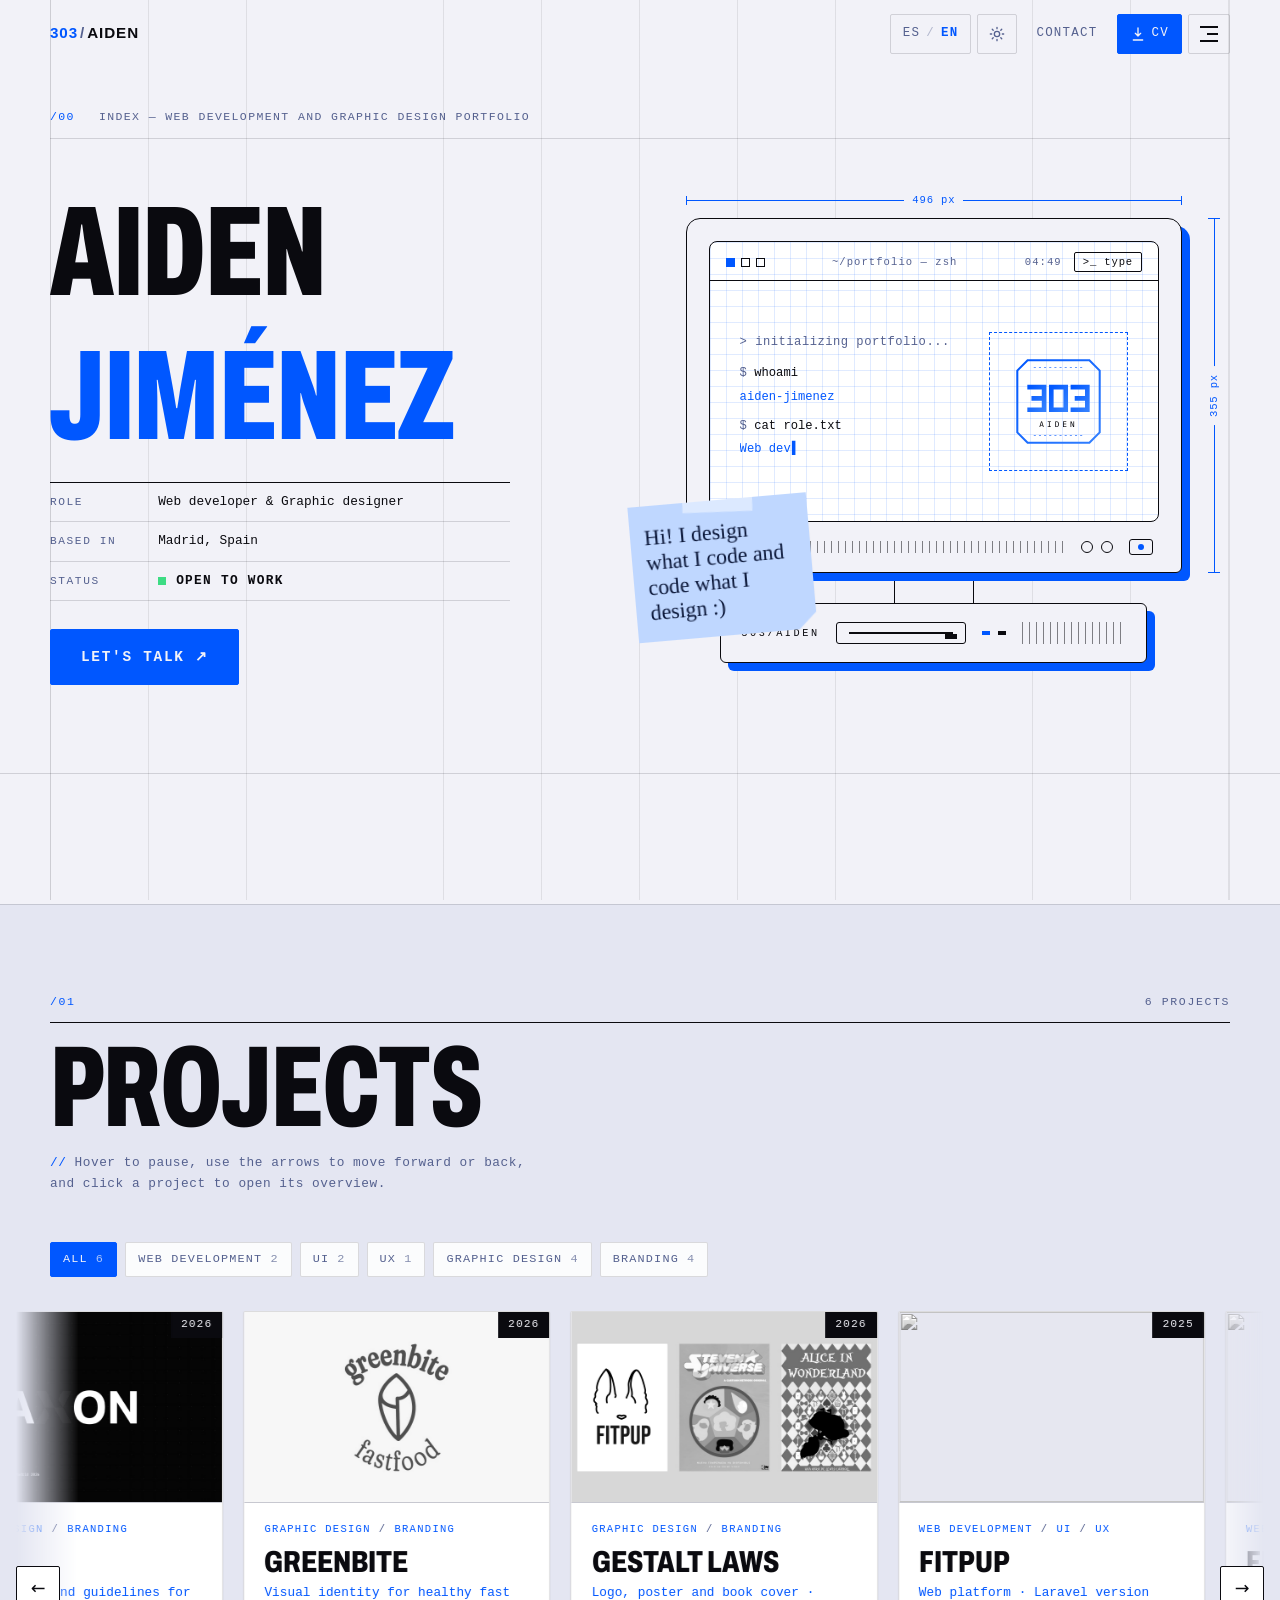
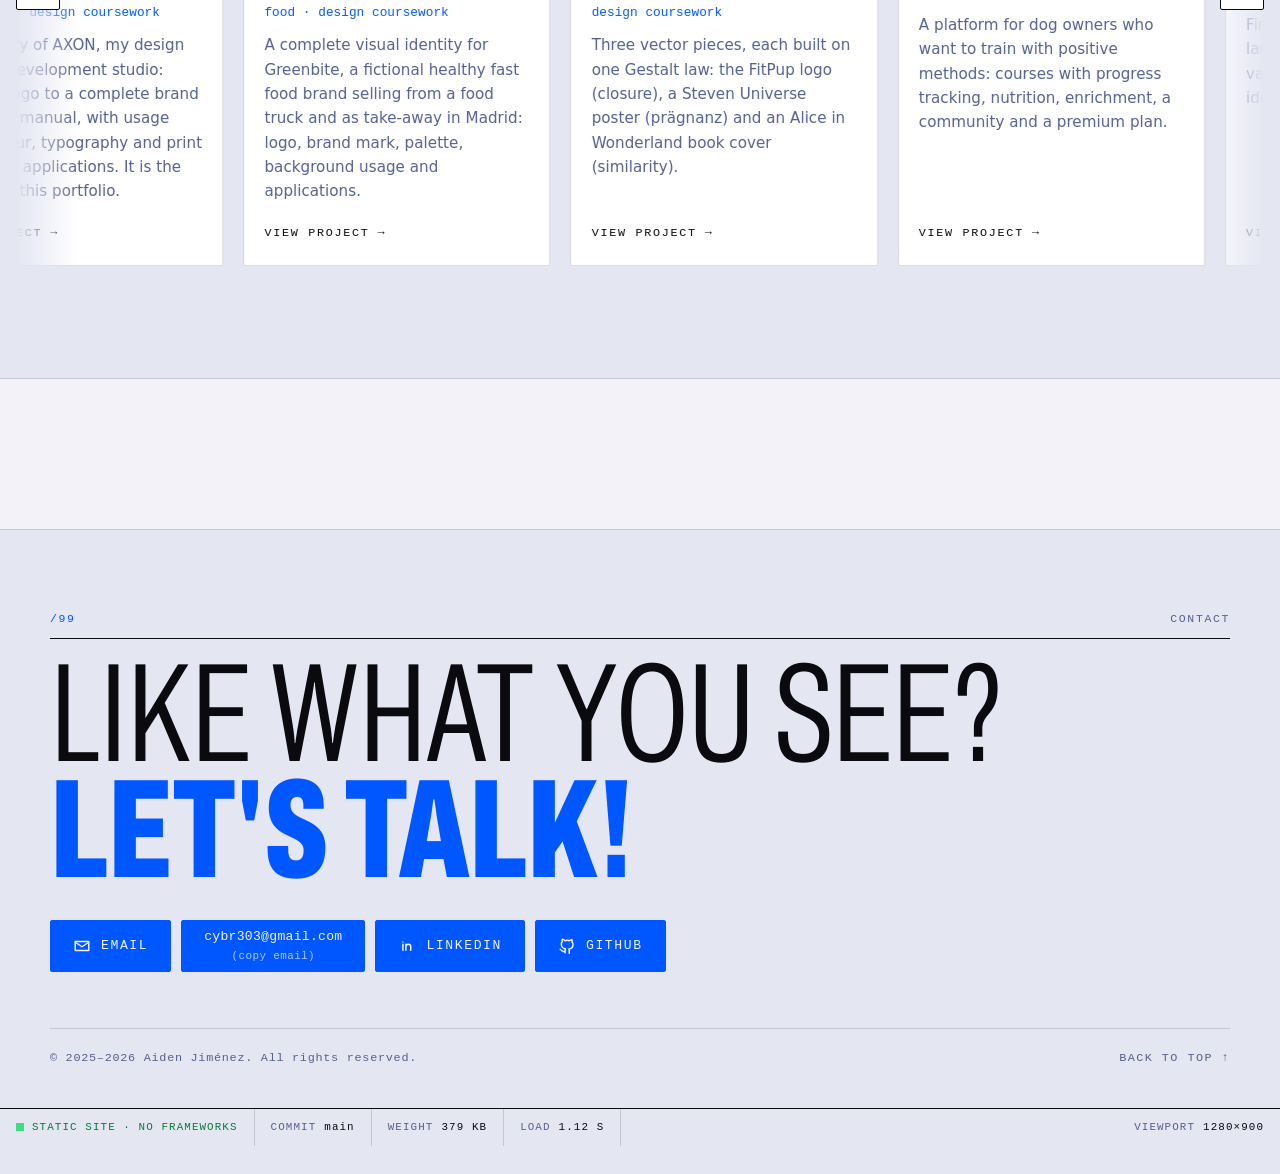
==== index.html @ bfc4d82b "Quita el ensanchado al pasar el ratón en todos los títulos de sección Co-Authored-By: Claude Sonnet " ====
<!DOCTYPE html>
<html lang="es">
<head>
    <meta charset="UTF-8">
    <meta name="viewport" content="width=device-width, initial-scale=1.0">
    <meta name="description" content="Portfolio de Aiden Jiménez, desarrollador web y diseñador gráfico.">
    <meta name="theme-color" content="#f2f2f8">
    <meta property="og:title" content="303/AIDEN - Portfolio">
    <meta property="og:description" content="Desarrollador web & diseñador gráfico · Web developer & graphic designer">
    <meta property="og:image" content="img/projects/fitpup-laravel/cover.jpg">
    <!-- Aplica el tema antes de pintar para evitar un parpadeo (claro por defecto) -->
    <script>(function(){var t;try{t=localStorage.getItem("portfolio-theme")}catch(e){}if(t!=="dark")document.documentElement.dataset.theme="light"})()</script>
    <link rel="icon" href="img/battery.svg?v=19" type="image/svg+xml">
    <link rel="preload" href="fonts/archivo-latin-wdth-normal.woff2" as="font" type="font/woff2" crossorigin>
    <link rel="stylesheet" href="css/style.css?v=19">
    <title>303/AIDEN - Portfolio</title>
</head>

<body data-page="home">
    <div class="bg-fx" aria-hidden="true"><div class="bg-fx__cols"></div></div>

    <div data-include="header"></div>

    <main id="main">

        <!-- ============ HOME ============ -->
        <section class="hero" aria-labelledby="hero-name">
            <div class="container">
                <div class="hero__rail mono" aria-hidden="true">
                    <span class="hero__index">/00</span>
                    <span data-i18n="hero.index"></span>
                </div>

                <div class="hero__grid">
                    <div class="hero__main">
                        <h1 class="hero-name" id="hero-name" data-name></h1>
                        <p class="hero-role" data-role-visible></p>

                        <dl class="spec mono">
                            <div class="spec__row"><dt data-i18n="hero.spec.role"></dt><dd data-role></dd></div>
                            <div class="spec__row"><dt data-i18n="hero.spec.base"></dt><dd data-location></dd></div>
                            <div class="spec__row" data-status hidden><dt data-i18n="hero.spec.status"></dt><dd class="spec__open"><span class="status-dot"></span><span data-i18n="hero.status"></span></dd></div>
                        </dl>

                        <a class="btn btn--primary btn--lg" href="#contact"><span data-i18n="hero.cta.contact"></span> <span class="btn__arrow" aria-hidden="true">↗</span></a>
                    </div>

                    <figure class="machine" data-machine>
                        <div class="monitor">
                            <div class="monitor__bezel">
                                <div class="monitor__screen">
                                    <div class="screen-bar mono">
                                        <span class="screen-bar__dots" aria-hidden="true"><i></i><i></i><i></i></span>
                                        <span aria-hidden="true">~/portfolio — zsh</span>
                                        <!-- js/terminal.js añade aquí el botón ">_ escribir" -->
                                        <span class="screen-bar__end" data-term-bar><span class="screen-bar__clock" data-clock aria-hidden="true"></span></span>
                                    </div>
                                    <div class="screen-body mono" aria-hidden="true">
                                        <div class="screen-text">
                                            <p class="boot">&gt; <span data-boot></span></p>
                                            <p class="term"><span class="term__prompt">$</span> whoami</p>
                                            <p class="term term--out" data-whoami></p>
                                            <p class="term"><span class="term__prompt">$</span> cat role.txt</p>
                                            <p class="term term--out hero-titles"><span data-typed></span><span class="caret">▍</span></p>
                                        </div>
                                        <div class="screen-logo">
                                            <img class="screen-logo__light" src="img/logo.svg?v=19" alt="" width="200" height="200">
                                            <img class="screen-logo__ink" src="img/logo-ink.svg?v=19" alt="" width="200" height="200">
                                        </div>
                                    </div>
                                </div>
                                <div class="monitor__chin" aria-hidden="true">
                                    <span class="monitor__brand mono">303·PC</span>
                                    <span class="monitor__vents"></span>
                                    <span class="monitor__knobs"><i></i><i></i></span>
                                    <span class="monitor__power"><span class="monitor__led"></span></span>
                                </div>

                                <aside class="sticky-note">
                                    <span class="sticky-note__tape" aria-hidden="true"></span>
                                    <p data-sticky-text></p>
                                </aside>
                            </div>
                            <div class="monitor__neck" aria-hidden="true"></div>
                            <div class="computer-case" aria-hidden="true">
                                <span class="computer-case__label mono">303/AIDEN</span>
                                <span class="computer-case__floppy"><i></i></span>
                                <span class="computer-case__leds"><i></i><i></i></span>
                                <span class="computer-case__vents"></span>
                            </div>
                        </div>
                        <!-- Cotas reales del monitor (las mide js/sections.js) -->
                        <span class="dim dim--w mono" aria-hidden="true"><span data-dim-w></span></span>
                        <span class="dim dim--h mono" aria-hidden="true"><span data-dim-h></span></span>
                    </figure>
                </div>
            </div>
        </section>

        <!-- ============ PROYECTOS ============ -->
        <section class="section section--projects section--band" id="projects" aria-labelledby="projects-title">
            <div class="container">
                <header class="section-head" data-reveal>
                    <p class="section-index mono" aria-hidden="true"><span>/01</span><span data-project-count></span></p>
                    <h2 class="section-title" id="projects-title" data-reveal data-scramble><span data-i18n="projects.heading"></span></h2>
                    <p class="section-intro" data-i18n="projects.intro"></p>
                </header>
                <div class="filters" role="group" aria-labelledby="projects-title" data-filters data-reveal></div>
            </div>

            <div class="carousel" data-carousel data-reveal>
                <button class="carousel__btn carousel__btn--prev icon-btn" type="button" data-carousel-prev data-i18n-attr="aria-label:projects.prev,title:projects.prev">←</button>
                <div class="marquee marquee--js">
                    <div class="marquee__track" data-marquee role="list"></div>
                </div>
                <button class="carousel__btn carousel__btn--next icon-btn" type="button" data-carousel-next data-i18n-attr="aria-label:projects.next,title:projects.next">→</button>
            </div>
            <p class="container marquee__empty" data-empty hidden data-i18n="projects.empty"></p>
        </section>
    </main>

    <div data-include="footer"></div>

    <script src="data/profile.js?v=19"></script>
    <script src="data/projects.js?v=19"></script>
    <script src="js/i18n.js?v=19"></script>
    <script src="js/main.js?v=19"></script>
    <script src="js/sections.js?v=19"></script>
    <script src="js/terminal.js?v=19"></script>
</body>
</html>
---- css/style.css ----
/* ==========================================================================
   303/AIDEN — Portfolio
   Identidad inspirada en AXON: cybercore + brutalismo + editorial japonés.
   Paleta: Axon Black #0A0A0F · Signal Blue #0057FF · Node Blue #3380FF
           Static White #F2F2F8 · Steel Freq #8899CC
   Tema claro por defecto ([data-theme="light"]); el oscuro queda como alternativa.
   ========================================================================== */

/* Fuentes alojadas en local (licencias en fonts/) */
@font-face { font-family: "Syncopate"; src: url("../fonts/syncopate-latin-400-normal.woff2") format("woff2"); font-weight: 400; font-display: swap; }
@font-face { font-family: "Syncopate"; src: url("../fonts/syncopate-latin-700-normal.woff2") format("woff2"); font-weight: 700; font-display: swap; }
@font-face { font-family: "IBM Plex Sans"; src: url("../fonts/ibm-plex-sans-latin-400-normal.woff2") format("woff2"); font-weight: 400; font-display: swap; }
@font-face { font-family: "IBM Plex Sans"; src: url("../fonts/ibm-plex-sans-latin-500-normal.woff2") format("woff2"); font-weight: 500; font-display: swap; }
@font-face { font-family: "IBM Plex Sans"; src: url("../fonts/ibm-plex-sans-latin-600-normal.woff2") format("woff2"); font-weight: 600; font-display: swap; }
@font-face { font-family: "IBM Plex Mono"; src: url("../fonts/ibm-plex-mono-latin-400-normal.woff2") format("woff2"); font-weight: 400; font-display: swap; }
@font-face { font-family: "IBM Plex Mono"; src: url("../fonts/ibm-plex-mono-latin-500-normal.woff2") format("woff2"); font-weight: 500; font-display: swap; }
@font-face { font-family: "IBM Plex Mono"; src: url("../fonts/ibm-plex-mono-latin-600-normal.woff2") format("woff2"); font-weight: 600; font-display: swap; }
/* Archivo variable: pesos 100–900 y anchura 62–125 % (eje wdth) */
@font-face { font-family: "Archivo"; src: url("../fonts/archivo-latin-wdth-normal.woff2") format("woff2-variations"), url("../fonts/archivo-latin-wdth-normal.woff2") format("woff2"); font-weight: 100 900; font-stretch: 62% 125%; font-display: swap; }
@font-face { font-family: "Caveat"; src: url("../fonts/caveat-latin-500-normal.woff2") format("woff2"); font-weight: 500; font-display: swap; }

/* ---------- Tema oscuro (por defecto) ---------- */
:root {
  --bg: #0a0a0f;
  --bg-2: #10111a;
  --surface: rgb(18 20 32 / 0.78);
  --surface-solid: #12141f;
  --line: rgb(136 153 204 / 0.2);
  --line-strong: rgb(51 128 255 / 0.6);
  --text: #f2f2f8;
  --text-2: #c5cae0;
  --muted: #8899cc;
  --accent: #3380ff;          /* texto y líneas en azul */
  --accent-rgb: 51 128 255;
  --signal: #0057ff;          /* rellenos (botones, bloques) */
  --on-signal: #f2f2f8;
  --grid: rgb(0 87 255 / 0.1);
  --watermark: rgb(0 87 255 / 0.07);
  --header-bg: rgb(10 10 15 / 0.82);
  --shadow: rgb(0 0 0 / 0.6);
  --band: #0d0f19;
  --open: #3ddc84;          /* verde "disponible", estilo #OpenToWork */
  --open-rgb: 61 220 132;
  --open-text: #3ddc84;
  --note: #bfd7ff;          /* post-it azul claro */
  --note-text: #0a1638;

  --f-display: "Syncopate", "Arial Black", sans-serif;   /* solo la marca 303/AIDEN (y páginas aún sin rediseñar) */
  --f-title: "Archivo", "Arial Narrow", sans-serif;       /* títulos: Archivo estrecha */
  --f-sans: "IBM Plex Sans", system-ui, -apple-system, "Segoe UI", sans-serif;
  --f-mono: "IBM Plex Mono", ui-monospace, "SFMono-Regular", Menlo, monospace;
  --f-hand: "Caveat", "Comic Sans MS", cursive;

  --radius: 2px;
  --border: 1.5px;
  --header-h: 68px;
  --ease: cubic-bezier(0.2, 0.8, 0.2, 1);
  --container: 1180px;
  color-scheme: dark;
}

/* ---------- Tema claro ---------- */
:root[data-theme="light"] {
  --bg: #f2f2f8;
  --bg-2: #e6e7f0;
  --surface: rgb(255 255 255 / 0.85);
  --surface-solid: #ffffff;
  --line: rgb(10 10 15 / 0.14);
  --line-strong: rgb(0 87 255 / 0.65);
  --text: #0a0a0f;
  --text-2: #2a2d3e;
  --muted: #55618f;
  --accent: #0057ff;
  --accent-rgb: 0 87 255;
  --grid: rgb(0 87 255 / 0.13);
  --watermark: rgb(0 87 255 / 0.1);
  --header-bg: rgb(242 242 248 / 0.86);
  --shadow: rgb(10 10 15 / 0.22);
  --band: #e4e6f2;
  --open-text: #0b7a3e;
  color-scheme: light;
}

/* ---------- Base ---------- */
*, *::before, *::after { box-sizing: border-box; }
html { scroll-behavior: smooth; scroll-padding-top: calc(var(--header-h) + 16px); -webkit-text-size-adjust: 100%; }
body {
  margin: 0; min-height: 100vh; overflow-x: hidden;
  background: var(--bg); color: var(--text);
  font-family: var(--f-sans); font-size: 1.0625rem; line-height: 1.6;
  -webkit-font-smoothing: antialiased;
  transition: background-color 0.3s, color 0.3s;
}
body.no-scroll { overflow: hidden; }
[hidden] { display: none !important; }
img { max-width: 100%; display: block; }
a { color: inherit; }
button { font: inherit; color: inherit; }
h1, h2, h3, h4 { margin: 0; line-height: 1.1; font-weight: 600; }
p { margin: 0; }
ul, ol { margin: 0; padding: 0; list-style: none; }
::selection { background: var(--signal); color: var(--on-signal); }
:focus-visible { outline: 2px solid var(--accent); outline-offset: 3px; }

.mono { font-family: var(--f-mono); }
.sr-only { position: absolute !important; width: 1px; height: 1px; padding: 0; margin: -1px; overflow: hidden; clip: rect(0 0 0 0); white-space: nowrap; border: 0; }
.skip-link {
  position: fixed; top: 8px; left: 8px; z-index: 100; padding: 8px 14px;
  background: var(--signal); color: var(--on-signal); font-family: var(--f-mono); font-size: 0.85rem;
  transform: translateY(-150%); transition: transform 0.2s;
}
.skip-link:focus { transform: none; }
.container { width: min(var(--container), 100% - 32px); margin-inline: auto; }

/* ---------- Fondo: retícula ---------- */
.bg-fx { position: fixed; inset: 0; z-index: -1; pointer-events: none; overflow: hidden; }
.bg-fx__grid {
  position: absolute; inset: -64px;
  background-image:
    linear-gradient(var(--grid) 1px, transparent 1px),
    linear-gradient(90deg, var(--grid) 1px, transparent 1px);
  background-size: 64px 64px;
  -webkit-mask-image: radial-gradient(ellipse at 50% 20%, #000 25%, transparent 78%);
  mask-image: radial-gradient(ellipse at 50% 20%, #000 25%, transparent 78%);
  animation: grid-move 24s linear infinite;
}
.bg-fx__glow { position: absolute; inset: 0; background: radial-gradient(700px 480px at 85% 5%, rgb(0 87 255 / 0.14), transparent 70%); }
/* Marcas "+" de retícula técnica */
.bg-fx__marks {
  position: absolute; inset: 0; opacity: 0.5;
  background: url("data:image/svg+xml,%3Csvg xmlns='http://www.w3.org/2000/svg' width='192' height='192'%3E%3Cpath d='M96 88v16M88 96h16' stroke='%233380ff' stroke-width='1.5'/%3E%3C/svg%3E") -32px -32px / 192px 192px;
}
:root[data-theme="light"] .bg-fx__grid {
  background-image:
    linear-gradient(var(--grid) 1px, transparent 1px),
    linear-gradient(90deg, var(--grid) 1px, transparent 1px),
    linear-gradient(rgb(0 87 255 / 0.05) 1px, transparent 1px),
    linear-gradient(90deg, rgb(0 87 255 / 0.05) 1px, transparent 1px);
  background-size: 64px 64px, 64px 64px, 16px 16px, 16px 16px;
  -webkit-mask-image: none; mask-image: none;
}
:root[data-theme="light"] .bg-fx__glow {
  background:
    radial-gradient(800px 520px at 90% 0%, rgb(0 87 255 / 0.22), transparent 70%),
    radial-gradient(700px 600px at 0% 70%, rgb(51 128 255 / 0.16), transparent 70%),
    linear-gradient(180deg, transparent 60%, rgb(136 153 204 / 0.15));
}
:root[data-theme="light"] .bg-fx__marks { opacity: 0.9; }

/* Retícula de 12 columnas: líneas de 1 px alineadas con el contenedor (sustituye a la cuadrícula animada en la home) */
.bg-fx__cols {
  position: absolute; inset: 0; width: min(var(--container), 100% - 32px); margin-inline: auto;
  border-inline: 1px solid var(--line);
  background: repeating-linear-gradient(90deg, transparent 0 calc(100% / 12 - 1px), var(--line) calc(100% / 12 - 1px) calc(100% / 12));
  opacity: 0.6;
}
@media (max-width: 720px) { .bg-fx__cols { background: repeating-linear-gradient(90deg, transparent 0 calc(100% / 4 - 1px), var(--line) calc(100% / 4 - 1px) calc(100% / 4)); } }

/* Bandas de sección (dan ritmo, sobre todo en el tema claro) */
.section--band { background: var(--band); margin-top: clamp(72px, 11vw, 130px); border-block: var(--border) solid var(--line); }
.section.section--band { padding-block: clamp(56px, 7vw, 88px); }
@keyframes grid-move { to { transform: translate3d(0, 64px, 0); } }

/* Barra técnica decorativa (motivo de AXON) */
.techbar { display: block; width: 190px; height: 20px; background: url("../img/techbar.svg") no-repeat left center / contain; }

/* ---------- Cabecera ---------- */
.site-header {
  position: fixed; inset: 0 0 auto; z-index: 50; height: var(--header-h);
  display: flex; align-items: center; justify-content: space-between; gap: 16px;
  padding-inline: max(16px, calc((100% - var(--container)) / 2));
  border-bottom: var(--border) solid transparent;
  transition: background 0.3s, border-color 0.3s;
}
.site-header.is-scrolled, .site-header.menu-open { background: var(--bg); border-bottom-color: var(--line); }
.brand { font-family: var(--f-display); font-weight: 700; font-size: 0.95rem; letter-spacing: 0.06em; text-decoration: none; display: inline-flex; align-items: baseline; white-space: nowrap; }
.brand__num { color: var(--accent); }
.brand__slash { color: var(--muted); margin-inline: 2px; }
.brand:hover .brand__name { color: var(--accent); }

.header-actions { display: flex; align-items: center; gap: 6px; }
.header-link, .lang-toggle, .theme-toggle, .menu-btn {
  display: inline-flex; align-items: center; justify-content: center; gap: 6px; height: 40px;
  font-family: var(--f-mono); font-size: 0.78rem; letter-spacing: 0.1em; text-transform: uppercase; text-decoration: none;
  border: var(--border) solid transparent; border-radius: var(--radius); background: none; cursor: pointer;
  color: var(--muted); transition: color 0.2s, border-color 0.2s, background 0.2s;
}
.header-link, .lang-toggle { padding: 0 12px; }
.header-link:hover, .lang-toggle:hover, .theme-toggle:hover, .menu-btn:hover { color: var(--text); border-color: var(--line-strong); }
.header-link svg, .theme-toggle svg { width: 16px; height: 16px; fill: none; stroke: currentColor; stroke-width: 2; stroke-linecap: round; stroke-linejoin: round; }
.header-link--cv { color: var(--on-signal); background: var(--signal); border-color: var(--signal); }
.header-link--cv:hover { color: var(--on-signal); background: #3380ff; border-color: #3380ff; }
.lang-toggle, .theme-toggle, .menu-btn { border-color: var(--line); }
.lang-toggle [data-lang-option].is-active { color: var(--accent); font-weight: 600; }
.lang-toggle__sep { opacity: 0.4; }
.theme-toggle { width: 40px; }
.theme-toggle .icon-sun { display: none; }
:root[data-theme="light"] .theme-toggle .icon-sun { display: block; }
:root[data-theme="light"] .theme-toggle .icon-moon { display: none; }

.menu-btn { width: 42px; color: var(--text); }
.menu-btn__lines { display: grid; gap: 5px; width: 18px; }
.menu-btn__lines i { display: block; height: 2px; background: currentColor; transition: transform 0.3s var(--ease), opacity 0.2s; }
.menu-btn__lines i:nth-child(2) { width: 60%; justify-self: end; }
.menu-btn[aria-expanded="true"] .menu-btn__lines i:nth-child(1) { transform: translateY(7px) rotate(45deg); }
.menu-btn[aria-expanded="true"] .menu-btn__lines i:nth-child(2) { opacity: 0; }
.menu-btn[aria-expanded="true"] .menu-btn__lines i:nth-child(3) { transform: translateY(-7px) rotate(-45deg); }

.site-menu {
  position: absolute; top: calc(var(--header-h) - 2px); right: max(16px, calc((100% - var(--container)) / 2));
  width: min(300px, calc(100vw - 32px)); padding: 8px;
  background: var(--surface-solid); border: var(--border) solid var(--line); border-top: 3px solid var(--signal);
  box-shadow: 8px 8px 0 var(--signal);
  opacity: 0; transform: translateY(-8px); transition: opacity 0.22s var(--ease), transform 0.22s var(--ease);
}
.site-menu.is-open { opacity: 1; transform: none; }
.site-menu a {
  display: block; padding: 11px 12px; text-decoration: none;
  font-family: var(--f-mono); font-size: 0.85rem; letter-spacing: 0.08em; text-transform: uppercase;
  border-left: 2px solid transparent; transition: background 0.2s, color 0.2s, border-color 0.2s;
}
.site-menu a:hover, .site-menu a.is-current { color: var(--accent); background: rgb(var(--accent-rgb) / 0.08); border-left-color: var(--accent); }

/* ---------- Botones y chips ---------- */
.btn {
  --b: var(--line);
  position: relative; display: inline-flex; align-items: center; justify-content: center; gap: 10px;
  min-height: 48px; padding: 0 22px; border: var(--border) solid var(--b); border-radius: var(--radius); background: none;
  font-family: var(--f-mono); font-weight: 500; font-size: 0.82rem; letter-spacing: 0.12em; text-transform: uppercase; text-decoration: none; cursor: pointer;
  transition: background 0.2s, color 0.2s, border-color 0.2s, box-shadow 0.25s;
  overflow: hidden; isolation: isolate;
}
.btn svg { width: 18px; height: 18px; fill: none; stroke: currentColor; stroke-width: 2; stroke-linecap: round; stroke-linejoin: round; }
.btn--primary { background: var(--signal); color: var(--on-signal); --b: var(--signal); }
/* Hover brutalista: el botón se desplaza y deja una sombra dura, sin brillos */
.btn { transition: background 0.2s, color 0.2s, border-color 0.2s, box-shadow 0.2s, transform 0.2s; }
.btn:hover { transform: translate(-3px, -3px); box-shadow: 3px 3px 0 var(--text); }
.btn:active { transform: none; box-shadow: none; }
.btn--primary:hover { background: var(--signal); --b: var(--text); }
.btn--ghost { color: var(--text); background: var(--surface); }
.btn--ghost:hover { --b: var(--accent); color: var(--accent); }
.btn--copy { flex-direction: column; gap: 5px; line-height: 1.2; padding-block: 8px; text-transform: none; letter-spacing: 0.02em; }
.btn__hint { font-size: 0.68rem; font-weight: 400; color: var(--muted); text-transform: lowercase; letter-spacing: 0.04em; opacity: 0.85; }

.icon-btn {
  width: 44px; height: 44px; flex: none; border: var(--border) solid var(--line); border-radius: var(--radius);
  background: var(--surface-solid); cursor: pointer; font-size: 1.1rem; display: grid; place-items: center;
  transition: border-color 0.2s, color 0.2s;
}
.icon-btn:hover { border-color: var(--accent); color: var(--accent); }

.chip {
  display: inline-flex; align-items: center; gap: 8px; padding: 7px 12px; border: var(--border) solid var(--line); border-radius: var(--radius);
  background: var(--surface); cursor: pointer; text-decoration: none; color: var(--muted);
  font-family: var(--f-mono); font-size: 0.74rem; letter-spacing: 0.1em; text-transform: uppercase;
  transition: color 0.2s, border-color 0.2s, background 0.2s;
}
.chip:hover { color: var(--text); border-color: var(--line-strong); }
.chip.is-active { color: var(--on-signal); background: var(--signal); border-color: var(--signal); }
.chip__n { opacity: 0.7; }
.chip--link .mono { color: var(--accent); }

/* ---------- Secciones ---------- */
.section { padding-block: clamp(72px, 11vw, 130px) 0; position: relative; }
.section-head { margin-bottom: clamp(28px, 5vw, 48px); }
.section-head .techbar { margin-bottom: 14px; }
.kicker { color: var(--accent); font-family: var(--f-mono); font-size: 0.8rem; letter-spacing: 0.2em; margin-bottom: 8px; }
.section-title {
  font-family: var(--f-title); font-weight: 800; font-stretch: 62%; text-transform: uppercase;
  font-size: clamp(3.2rem, 9vw, 7.5rem); letter-spacing: -0.005em; line-height: 0.82; color: var(--text);
  display: inline-block; min-height: 0.82em;
}
/* Índice de sección: /01 ······ dato */
.section-index {
  display: flex; justify-content: space-between; gap: 16px; padding-bottom: 10px; margin-bottom: 18px; border-bottom: 1px solid var(--text);
  font-size: 0.72rem; letter-spacing: 0.14em; text-transform: uppercase; color: var(--muted);
}
.section-index span:first-child { color: var(--accent); }
.section-title--sm { font-size: clamp(1.3rem, 3.4vw, 2.1rem); margin: 72px 0 24px; }
.section-intro { color: var(--muted); margin-top: 18px; font-family: var(--f-mono); font-size: 0.8rem; letter-spacing: 0.04em; max-width: 62ch; }
.section-intro::before { content: "// "; color: var(--accent); }
/* Fondo de lectura: mismo estilo que los pasos del proceso, para que el texto no compita con la retícula */
.text-panel {
  background: var(--surface-solid); border: var(--border) solid var(--line); border-left: 4px solid var(--signal);
}
/* Etiqueta con barra lateral azul, como en el moodboard */
.sub-title {
  font-family: var(--f-mono); font-size: 0.74rem; font-weight: 500; letter-spacing: 0.3em; text-transform: uppercase;
  color: var(--muted); border-left: 2px solid var(--signal); padding-left: 10px; margin-bottom: 18px;
}

.panel { position: relative; background: var(--surface); border: var(--border) solid var(--line); border-radius: var(--radius); }

/* Brillo que sigue al cursor */
[data-glow] { position: relative; }
[data-glow]::before {
  content: ""; position: absolute; inset: 0; pointer-events: none; z-index: 0;
  background: radial-gradient(260px circle at var(--mx, 50%) var(--my, 50%), rgb(var(--accent-rgb) / 0.12), transparent 60%);
  opacity: 0; transition: opacity 0.3s;
}
[data-glow]:hover::before { opacity: 1; }

/* Aparición al hacer scroll */
[data-reveal] { opacity: 0; transform: translateY(24px); transition: opacity 0.7s var(--ease), transform 0.7s var(--ease); transition-delay: calc(var(--i, 0) * 60ms); }
[data-reveal].is-visible { opacity: 1; transform: none; }

/* Efecto glitch (usa data-text con el mismo texto) */
.glitch { position: relative; }
.glitch::before, .glitch::after { content: attr(data-text); position: absolute; inset: 0; pointer-events: none; opacity: 0; }
.glitch::before { color: #0057ff; -webkit-text-fill-color: #0057ff; animation: glitch-a 5s infinite steps(1); }
.glitch::after { color: #8899cc; -webkit-text-fill-color: #8899cc; animation: glitch-b 5s infinite steps(1); }
.glitch:hover::before, .glitch.glitch-once::before { animation: glitch-a 0.6s steps(1) 2; }
.glitch:hover::after, .glitch.glitch-once::after { animation: glitch-b 0.6s steps(1) 2; }
@keyframes glitch-a {
  0%, 91%, 100% { opacity: 0; transform: none; clip-path: inset(0 0 100% 0); }
  92% { opacity: 0.9; transform: translate(-4px, 1px); clip-path: inset(10% 0 60% 0); }
  94% { opacity: 0.9; transform: translate(3px, -1px); clip-path: inset(55% 0 20% 0); }
  96% { opacity: 0.9; transform: translate(-2px, 0); clip-path: inset(30% 0 45% 0); }
}
@keyframes glitch-b {
  0%, 91%, 100% { opacity: 0; transform: none; clip-path: inset(0 0 100% 0); }
  93% { opacity: 0.8; transform: translate(4px, 0); clip-path: inset(65% 0 5% 0); }
  95% { opacity: 0.8; transform: translate(-3px, 1px); clip-path: inset(15% 0 70% 0); }
  97% { opacity: 0.8; transform: translate(2px, -1px); clip-path: inset(40% 0 35% 0); }
}

/* ==========================================================================
   HOME — nombre + ficha técnica + máquina
   ========================================================================== */
.hero { position: relative; padding: calc(var(--header-h) + clamp(20px, 4vw, 40px)) 0 clamp(48px, 7vw, 88px); border-bottom: 1px solid var(--line); }
/* Raíl superior: índice, coordenadas reales del cursor y referencia de archivo */
.hero__rail {
  display: grid; grid-template-columns: auto 1fr; gap: 24px; align-items: baseline;
  padding-bottom: 12px; border-bottom: 1px solid var(--line);
  font-size: 0.72rem; letter-spacing: 0.12em; text-transform: uppercase; color: var(--muted);
}
.hero__index { color: var(--accent); }
.hero__grid { display: grid; grid-template-columns: minmax(0, 1.05fr) minmax(0, 1fr); gap: clamp(28px, 5vw, 72px); align-items: center; padding-top: clamp(28px, 5vw, 56px); }
.hero__main { display: flex; flex-direction: column; align-items: flex-start; gap: 28px; min-width: 0; }

/* Nombre gigante: Archivo estrecha; cada letra se ensancha al acercar el cursor */
.hero-name {
  font-family: var(--f-title); font-weight: 800; font-stretch: 62%; text-transform: uppercase;
  font-size: clamp(4rem, 10vw, 9.6rem); line-height: 0.9; letter-spacing: -0.01em; color: var(--text);
  display: flex; flex-direction: column; gap: 0.16em; animation: fade-up 0.8s var(--ease) both;
}
.hero-name__line { display: block; white-space: nowrap; }
/* Hueco para que la tilde de JIMÉNEZ no toque la línea de arriba */
.hero-name__line + .hero-name__line { padding-top: 0.06em; }
.hero-name__line + .hero-name__line { color: var(--accent); }
.hero-name__ch { display: inline-block; font-stretch: 62%; transition: font-stretch 0.35s var(--ease); }
.hero-role { color: var(--muted); font-family: var(--f-mono); font-size: 0.85rem; letter-spacing: 0.12em; text-transform: uppercase; }

/* Ficha técnica: filas con líneas de 1 px, como una hoja de especificaciones */
.spec { margin: 0; width: min(100%, 460px); border-top: 1px solid var(--text); font-size: 0.8rem; }
.spec__row { display: grid; grid-template-columns: 12ch 1fr; gap: 16px; padding: 9px 0; border-bottom: 1px solid var(--line); }
.spec dt { color: var(--muted); text-transform: uppercase; letter-spacing: 0.14em; font-size: 0.7rem; padding-top: 0.15em; }
.spec dd { margin: 0; color: var(--text); font-variant-numeric: tabular-nums; }
.spec__open { display: inline-flex; align-items: center; gap: 10px; color: var(--open-text); text-transform: uppercase; letter-spacing: 0.1em; font-weight: 600; }
.status-dot { width: 8px; height: 8px; flex: none; background: var(--open); animation: blink 2s steps(1) infinite; }

/* ---------- Máquina (monitor + torre), con cotas y anotaciones ---------- */
.machine { position: relative; margin: 0; padding: 0 48px 0 0; }
.monitor { position: relative; animation: rise 1s var(--ease) both; }
@keyframes rise { from { opacity: 0; transform: translateY(40px); } }
@keyframes fade-up { from { opacity: 0; transform: translateY(12px); } }
@keyframes blink { 50% { opacity: 0; } }

/* Monitor redibujado como plano técnico: línea fina y sombra dura en Signal Blue */
.monitor__bezel {
  position: relative; padding: 22px 22px 0; border-radius: 14px 14px 6px 6px;
  background: var(--bg); border: 1.5px solid var(--text); box-shadow: 8px 8px 0 var(--signal);
}
.monitor__screen {
  position: relative; overflow: hidden; border-radius: 8px; aspect-ratio: 16 / 10; color: var(--text);
  border: 1.5px solid var(--text);
  background:
    linear-gradient(rgb(var(--accent-rgb) / 0.12) 1px, transparent 1px) 0 0 / 16px 16px,
    linear-gradient(90deg, rgb(var(--accent-rgb) / 0.12) 1px, transparent 1px) 0 0 / 16px 16px,
    var(--surface-solid);
  display: flex; flex-direction: column;
}
.monitor__chin { display: flex; align-items: center; gap: 16px; height: 50px; padding: 0 6px; }
.monitor__brand { font-size: 0.68rem; letter-spacing: 0.3em; color: var(--text); }
.monitor__vents, .computer-case__vents { flex: 1; background: repeating-linear-gradient(90deg, var(--text) 0 1.5px, transparent 1.5px 7px); opacity: 0.5; }
.monitor__vents { height: 12px; }
.monitor__knobs { display: inline-flex; gap: 8px; }
.monitor__knobs i { width: 12px; height: 12px; border-radius: 50%; border: 1.5px solid var(--text); }
.monitor__power { position: relative; width: 24px; height: 16px; border-radius: 3px; border: 1.5px solid var(--text); }
.monitor__led { position: absolute; top: 50%; left: 50%; width: 6px; height: 6px; border-radius: 50%; background: var(--signal); transform: translate(-50%, -50%); animation: blink 3s steps(1) infinite; }
.monitor__screen.is-on { animation: power-on 0.6s ease-out; }
@keyframes power-on {
  0% { clip-path: inset(49% 0 49% 0); }
  40% { clip-path: inset(0 0 0 0); }
}
.screen-bar {
  display: flex; align-items: center; justify-content: space-between; gap: 12px;
  padding: 10px 16px 8px; font-size: 0.66rem; letter-spacing: 0.1em; color: var(--muted);
  border-bottom: 1.5px solid var(--text);
}
.screen-bar__dots { display: inline-flex; gap: 6px; }
.screen-bar__dots i { width: 9px; height: 9px; border: 1.5px solid var(--text); }
.screen-bar__dots i:nth-child(1) { background: var(--signal); border-color: var(--signal); }
.screen-body { flex: 1; display: grid; grid-template-columns: 1.6fr 1fr; gap: clamp(12px, 2.4vw, 28px); align-items: center; padding: clamp(12px, 2.6vw, 30px); font-size: clamp(0.64rem, 0.95vw, 0.82rem); }
.screen-text { display: grid; gap: 4px; min-width: 0; }
.boot { color: var(--muted); margin-bottom: 8px; letter-spacing: 0.04em; white-space: nowrap; overflow: hidden; text-overflow: ellipsis; }
.term { color: var(--text); white-space: nowrap; overflow: hidden; text-overflow: ellipsis; }
.term__prompt { color: var(--muted); }
.term--out { color: var(--accent); margin-bottom: 6px; }
.caret { color: var(--accent); animation: blink 1s steps(1) infinite; margin-left: 1px; }
.screen-logo { aspect-ratio: 1; border: 1.5px dashed var(--accent); display: grid; place-items: center; padding: 12%; position: relative; }
.screen-logo img { width: 100%; height: auto; }
/* El logo tiene el texto en blanco: en el tema claro se usa la versión en tinta */
.screen-logo__ink, :root[data-theme="light"] .screen-logo__light { display: none; }
:root[data-theme="light"] .screen-logo__ink { display: block; }

.monitor__screen.is-booting .term,
.monitor__screen.is-booting .screen-logo { opacity: 0; }
.monitor__screen.is-on .term { animation: fade-up 0.5s var(--ease) both; }
.monitor__screen.is-on .term:nth-child(3) { animation-delay: 0.1s; }
.monitor__screen.is-on .term:nth-child(4) { animation-delay: 0.2s; }
.monitor__screen.is-on .term:nth-child(5) { animation-delay: 0.3s; }
.monitor__screen.is-on .screen-logo { animation: fade-up 0.6s 0.15s var(--ease) both; }

.monitor__neck { width: 16%; height: 30px; margin-inline: auto; border-inline: 1.5px solid var(--text); }
.computer-case {
  display: flex; align-items: center; gap: 16px; width: 86%; height: 60px; margin-inline: auto; padding: 0 20px;
  border-radius: 6px; background: var(--bg); border: 1.5px solid var(--text); box-shadow: 8px 8px 0 var(--signal);
}
.computer-case__label { font-size: 0.64rem; letter-spacing: 0.25em; color: var(--text); }
.computer-case__floppy { position: relative; width: 130px; height: 22px; border-radius: 3px; border: 1.5px solid var(--text); }
.computer-case__floppy::before { content: ""; position: absolute; left: 12px; right: 12px; top: 9px; height: 1.5px; background: var(--text); }
.computer-case__floppy i { position: absolute; right: 8px; bottom: 4px; width: 12px; height: 5px; background: var(--text); }
.computer-case__leds { display: inline-flex; gap: 8px; }
.computer-case__leds i { width: 8px; height: 4px; background: var(--signal); }
.computer-case__leds i:nth-child(2) { background: var(--text); animation: blink 1.4s steps(1) infinite; }
.computer-case__vents { height: 22px; }

/* Cotas con el tamaño real del monitor en píxeles (las mide js/sections.js) */
.dim { position: absolute; font-size: 0.66rem; letter-spacing: 0.08em; color: var(--accent); }
.dim::before { content: ""; position: absolute; border: 0 solid var(--accent); }
.dim--w { left: 0; right: 48px; top: -26px; text-align: center; }
.dim--w::before { left: 0; right: 0; top: 50%; border-top-width: 1px; z-index: -1; }
.dim--w > span, .dim--h > span { background: var(--bg); padding: 0 8px; position: relative; }
.dim--w::after { content: ""; position: absolute; inset: 4px 0; border-inline: 1px solid var(--accent); }
.dim--h { right: 8px; top: 0; height: var(--bezel-h, 66%); width: 16px; display: flex; align-items: center; justify-content: center; }
.dim--h::before { top: 0; bottom: 0; left: 50%; border-left-width: 1px; }
.dim--h::after { content: ""; position: absolute; inset: 0 2px; border-block: 1px solid var(--accent); }
.dim--h > span { writing-mode: vertical-rl; transform: rotate(180deg); padding: 8px 0; }
.hero__main { position: relative; z-index: 1; }

/* Post-it: lo único hecho "a mano", a propósito */
.sticky-note {
  position: absolute; left: -12%; bottom: -64px; width: clamp(150px, 14vw, 180px); z-index: 2;
  padding: 20px 14px 16px; background: var(--note); color: var(--note-text);
  font-family: var(--f-hand); font-size: clamp(1.2rem, 1.7vw, 1.45rem); line-height: 1.15;
  -webkit-font-smoothing: antialiased; text-rendering: geometricPrecision; backface-visibility: hidden;
  transform: rotate(-5deg); transform-origin: top center;
  box-shadow: 0 14px 20px -10px rgb(0 0 0 / 0.35);
  clip-path: polygon(0 0, 100% 0, 100% 88%, 90% 100%, 0 100%);
  animation: note-in 0.8s 1.4s var(--ease) backwards;
  transition: transform 0.45s var(--ease);
}
.sticky-note:hover { transform: translateY(-8px) rotate(1deg); }
.sticky-note__tape { position: absolute; top: -10px; left: 50%; width: 70px; height: 22px; transform: translateX(-50%) rotate(3deg); background: rgb(255 255 255 / 0.45); }
@keyframes note-in { from { opacity: 0; transform: translateY(-30px) rotate(-20deg); } }

.btn--lg { min-height: 56px; padding: 0 30px; font-size: 0.9rem; font-weight: 600; }
.btn--lg .btn__arrow { transition: transform 0.3s var(--ease); }
.btn--lg:hover .btn__arrow { transform: translate(3px, -3px); }

.status-pill__dot { width: 10px; height: 10px; border-radius: 50%; background: var(--open); flex: none; }

/* ==========================================================================
   PROYECTOS — carrusel continuo
   ========================================================================== */
.filters { display: flex; flex-wrap: wrap; gap: 8px; margin-bottom: 24px; }
.marquee {
  width: calc(100% - 32px); max-width: 1920px; margin-inline: auto; overflow: hidden; padding: 10px 0 24px;
  -webkit-mask-image: linear-gradient(90deg, transparent, #000 5%, #000 95%, transparent);
  mask-image: linear-gradient(90deg, transparent, #000 5%, #000 95%, transparent);
}
.marquee__track { display: flex; gap: 20px; width: max-content; }
.marquee__track.is-running { animation: marquee var(--duration, 40s) linear infinite; }
/* Se pausa al pasar el ratón o al navegar con el teclado */
.marquee:hover .marquee__track, .marquee:focus-within .marquee__track { animation-play-state: paused; }
/* La pista contiene dos copias idénticas: al llegar a la mitad vuelve al inicio sin que se note */
@keyframes marquee { to { transform: translateX(calc(-50% - 10px)); } }
.marquee--auto { margin-top: 8px; }
/* Carrusel de proyectos: lo mueve JS (sections.js) para poder avanzar y retroceder con las flechas */
.carousel { position: relative; }
.marquee--js .marquee__track { will-change: transform; }
.carousel__btn { position: absolute; top: calc(50% - 7px); z-index: 2; transform: translateY(-50%); color: var(--text); border-color: var(--text); }
.carousel__btn--prev { left: max(16px, calc((100% - 1920px) / 2 + 16px)); }
.carousel__btn--next { right: max(16px, calc((100% - 1920px) / 2 + 16px)); }
.marquee--auto:hover .marquee__track { animation-play-state: running; }
.marquee__empty { color: var(--muted); padding: 40px 0; text-align: center; }

.project-card {
  flex: 0 0 clamp(280px, 24vw, 380px);
  background: var(--surface-solid); border: var(--border) solid var(--line); border-radius: var(--radius);
  overflow: hidden; transition: border-color 0.3s, box-shadow 0.35s;
}
.project-card:hover { border-color: var(--text); box-shadow: 8px 8px 0 var(--signal); }
.project-card__link { display: flex; flex-direction: column; height: 100%; text-decoration: none; position: relative; z-index: 1; }
.project-card__media { position: relative; aspect-ratio: 16 / 10; overflow: hidden; background: var(--bg-2); border-bottom: var(--border) solid var(--line); }
.project-card__media img { width: 100%; height: 100%; object-fit: cover; object-position: top; transition: transform 0.6s var(--ease), filter 0.4s; filter: grayscale(1) contrast(1.05); }
.project-card:hover .project-card__media img { transform: scale(1.03); filter: none; }
.project-card__year {
  position: absolute; z-index: 1; top: 0; right: 0; padding: 4px 10px;
  font-size: 0.7rem; letter-spacing: 0.1em; background: var(--text); color: var(--bg);
}
.project-card__body { padding: 18px 20px 22px; display: flex; flex-direction: column; gap: 6px; flex: 1; }
.tags { display: flex; flex-wrap: wrap; gap: 6px; margin-bottom: 4px; }
.tags { gap: 0; }
.tags li { font-family: var(--f-mono); font-size: 0.66rem; text-transform: uppercase; letter-spacing: 0.12em; color: var(--accent); }
.tags li + li::before { content: "/"; color: var(--muted); margin-inline: 8px; }
.project-card__title { font-family: var(--f-title); font-weight: 800; font-stretch: 75%; font-size: 1.9rem; line-height: 0.95; text-transform: uppercase; transition: font-stretch 0.4s var(--ease); }
.project-card:hover .project-card__title { font-stretch: 100%; }
.project-card__sub { color: var(--accent); font-size: 0.8rem; font-family: var(--f-mono); }
.project-card__summary { color: var(--muted); font-size: 0.95rem; margin-top: 4px; }
.project-card__cta { margin-top: auto; padding-top: 14px; font-size: 0.74rem; letter-spacing: 0.14em; text-transform: uppercase; display: inline-flex; gap: 8px; }
.project-card__cta span { transition: transform 0.3s var(--ease); }
.project-card:hover .project-card__cta { color: var(--accent); }
.project-card:hover .project-card__cta span { transform: translateX(6px); }

/* ==========================================================================
   SOBRE MÍ
   ========================================================================== */
.about-section { position: relative; }
.about { display: grid; grid-template-columns: 1.15fr 0.85fr; gap: clamp(32px, 6vw, 80px); align-items: start; }
.about__hello {
  font-family: var(--f-title); font-weight: 800; font-stretch: 62%; text-transform: uppercase;
  font-size: clamp(3.6rem, 9vw, 8rem); line-height: 0.9; color: var(--text);
  transition: font-stretch 0.5s var(--ease);
}
.about__hello:hover { font-stretch: 90%; }
.about__name { color: var(--accent); }
.about__lead { margin: 28px 0 14px; font-family: var(--f-mono); font-size: 0.8rem; letter-spacing: 0.14em; text-transform: uppercase; color: var(--accent); }
.about__body { color: var(--text-2); max-width: 56ch; }
.about__linkedin { margin-top: 28px; text-transform: none; letter-spacing: 0.04em; }
/* Cifras en fila con líneas de 1 px, sin cajas */
.stats { display: grid; grid-template-columns: repeat(3, 1fr); margin: 36px 0 0; max-width: 520px; border-top: 1px solid var(--text); }
.stat { padding: 12px 16px 0 0; display: flex; flex-direction: column-reverse; gap: 4px; }
.stat + .stat { padding-left: 16px; border-left: 1px solid var(--line); }
.stat dt { color: var(--muted); font-family: var(--f-mono); font-size: 0.66rem; letter-spacing: 0.14em; text-transform: uppercase; }
.stat dd { margin: 0; font-family: var(--f-title); font-weight: 800; font-stretch: 62%; font-size: clamp(2.6rem, 5vw, 3.6rem); color: var(--text); line-height: 0.9; }

/* Foto con sombra dura, etiquetas planas y ficha de contacto */
.about-photo { position: relative; margin: 0; }
.about-photo__stack { position: relative; }
.about-photo__block { display: none; }
.about-photo__frame { position: relative; aspect-ratio: 4 / 5; overflow: hidden; background: var(--surface-solid); border: 1.5px solid var(--text); box-shadow: 10px 10px 0 var(--signal); }
.about-photo__circle { position: absolute; left: 50%; top: 42%; width: 78%; aspect-ratio: 1; border-radius: 50%; border: 1.5px dashed var(--accent); transform: translate(-50%, -50%); }
.about-photo__frame img { position: relative; width: 100%; height: 100%; object-fit: cover; }
.corner { position: absolute; width: 18px; height: 18px; border: 0 solid var(--accent); z-index: 1; transition: width 0.3s var(--ease), height 0.3s var(--ease); }
.corner--tl { top: 10px; left: 10px; border-width: 2px 0 0 2px; }
.corner--tr { top: 10px; right: 10px; border-width: 2px 2px 0 0; }
.corner--bl { bottom: 10px; left: 10px; border-width: 0 0 2px 2px; }
.corner--br { bottom: 10px; right: 10px; border-width: 0 2px 2px 0; }
.about-photo:hover .corner { width: 28px; height: 28px; }
.about-tag {
  position: absolute; z-index: 2; padding: 8px 14px; white-space: nowrap;
  font-family: var(--f-mono); font-size: 0.72rem; letter-spacing: 0.1em; text-transform: uppercase;
  background: var(--bg); color: var(--text); border: 1.5px solid var(--text);
}
.about-tag--1 { left: -16px; top: 26%; }
.about-tag--2 { right: -16px; top: 58%; background: var(--signal); color: #f2f2f8; border-color: var(--signal); }
.about-contact { margin-top: 32px; border-top: 1px solid var(--text); }
.about-contact h2 { font-family: var(--f-mono); font-size: 0.7rem; font-weight: 500; letter-spacing: 0.14em; text-transform: uppercase; color: var(--muted); padding: 10px 0 6px; }
.about-contact li { display: grid; grid-template-columns: 28px 1fr; align-items: center; padding: 8px 0; font-size: 0.9rem; border-bottom: 1px solid var(--line); word-break: break-word; }
.about-contact li > .mono { color: var(--accent); font-size: 0.78rem; }
.about-contact a { text-decoration: none; transition: color 0.2s; }
.about-contact a:hover { color: var(--accent); text-decoration: underline; }
.about-contact .is-available { display: flex; gap: 12px; color: var(--open-text); font-family: var(--f-mono); font-size: 0.72rem; font-weight: 600; letter-spacing: 0.12em; text-transform: uppercase; }
.about-contact .status-pill__dot { margin-inline: 4px 2px; border-radius: 0; width: 8px; height: 8px; animation: blink 2s steps(1) infinite; }

/* ==========================================================================
   PROCESO DE TRABAJO (semicírculo + pasos)
   ========================================================================== */
.process { position: relative; height: 420px; max-width: 980px; }
.process__hub { position: absolute; left: 0; top: 0; width: 300px; height: 420px; overflow: visible; }
.process__seg { fill: var(--signal); transition: fill 0.3s; }
.process__seg-icon { color: #f2f2f8; }
.process__core { fill: var(--bg); stroke: var(--text); stroke-width: 1.5; }
.process__core-text { font-family: var(--f-title); font-weight: 800; font-stretch: 62%; font-size: 30px; fill: var(--text); }
.process__dot { fill: var(--bg); stroke: var(--accent); stroke-width: 1.5; }
.process__line { stroke: var(--accent); stroke-width: 1; stroke-dasharray: 4 5; fill: none; animation: dash 1.2s linear infinite; }
@keyframes dash { to { stroke-dashoffset: -18; } }
.process__steps { position: absolute; left: 300px; right: 0; top: 0; bottom: 0; }
.process__step {
  position: absolute; left: 0; right: 0; top: var(--top); transform: translateY(-50%);
  display: flex; align-items: center; gap: 18px; padding: 12px 0;
  border-top: 1px solid var(--text); border-bottom: 1px solid var(--line);
  transition: background 0.2s;
}
.process__num { flex: none; width: 3ch; color: var(--accent); font-size: 0.8rem; font-weight: 600; }
.process__icon { display: none; color: var(--accent); }
.process__step h3 { font-family: var(--f-title); font-weight: 800; font-stretch: 75%; font-size: 1.35rem; text-transform: uppercase; margin-bottom: 2px; transition: font-stretch 0.4s var(--ease); }
.process__step:hover h3 { font-stretch: 100%; }
.process__step p { color: var(--muted); font-size: 0.92rem; line-height: 1.45; }

/* ==========================================================================
   SKILLS
   ========================================================================== */
.skills .sub-title {
  font-family: var(--f-mono); font-size: 0.7rem; font-weight: 500; letter-spacing: 0.14em; text-transform: uppercase;
  color: var(--muted); padding: 0 0 10px; margin-bottom: 0; border-left: 0; border-bottom: 1px solid var(--text);
}
.skills { display: grid; grid-template-columns: 1.7fr 1fr; gap: clamp(32px, 6vw, 72px); align-items: start; }
/* Retícula de iconos con líneas compartidas, como una hoja de contactos */
.skill-grid { display: grid; grid-template-columns: repeat(6, 1fr); border-left: 1px solid var(--line); background: var(--surface-solid); }
/* Fondo sólido en las columnas de skills para que la retícula del fondo no se cruce con el texto */
.skills > div { background: var(--surface-solid); border: 1px solid var(--line); padding: 18px 20px 22px; }
.skills .skill-grid { border-top: 0; }
.skill {
  aspect-ratio: 1; border-right: 1px solid var(--line); border-bottom: 1px solid var(--line);
  display: flex; flex-direction: column; align-items: center; justify-content: center; gap: 8px;
  transition: background 0.2s, color 0.2s;
}
.skill:hover { background: var(--text); }
.skill:hover .skill__name { color: var(--bg); }
.skill__icon { position: relative; z-index: 1; width: 32%; aspect-ratio: 1; object-fit: contain; }
.skill__icon.is-mono {
  width: 40%; border: 1.5px solid var(--accent); display: grid; place-items: center;
  color: var(--accent); font-family: var(--f-mono); font-size: clamp(0.6rem, 1vw, 0.76rem); font-weight: 600;
}
.skill__name { position: relative; z-index: 1; font-family: var(--f-mono); font-size: 0.64rem; letter-spacing: 0.04em; color: var(--muted); text-align: center; line-height: 1.15; padding-inline: 4px; }

.soft-list { counter-reset: soft; }
.soft-list li { counter-increment: soft; display: grid; grid-template-columns: 4ch 1fr; padding: 10px 0; border-bottom: 1px solid var(--line); transition: color 0.2s, padding 0.2s var(--ease); }
.soft-list li::before { content: counter(soft, decimal-leading-zero); font-family: var(--f-mono); font-size: 0.75rem; color: var(--accent); padding-top: 0.2em; }
.soft-list li:hover { color: var(--accent); padding-left: 8px; }
.sub-title--spaced { margin-top: 40px; }
.lang-list li { display: flex; justify-content: space-between; align-items: baseline; padding: 10px 0; border-bottom: 1px solid var(--line); }
.lang-list strong { font-family: var(--f-title); font-weight: 800; font-stretch: 75%; font-size: 1.3rem; text-transform: uppercase; }
.lang-list .mono { color: var(--accent); font-size: 0.75rem; letter-spacing: 0.08em; text-transform: uppercase; }

/* ==========================================================================
   EXPERIENCIA — filas de tabla: fechas | puesto, lugar y tareas
   ========================================================================== */
.timeline { display: grid; border-top: 1px solid var(--text); }
.tl-item { position: relative; padding: 20px 0; border-bottom: 1px solid var(--line); transition: background 0.2s; }
.tl-item__row { display: flex; align-items: baseline; gap: 14px; }
.tl-item__title { font-family: var(--f-title); font-weight: 800; font-stretch: 75%; font-size: clamp(1.4rem, 2.6vw, 1.9rem); text-transform: uppercase; line-height: 1; transition: font-stretch 0.4s var(--ease); }
.tl-item:hover .tl-item__title { font-stretch: 100%; }
.tl-item__leader { flex: 1; min-width: 24px; border-bottom: 1px dotted var(--muted); transform: translateY(-4px); }
.tl-item__date { font-size: 0.78rem; color: var(--text); white-space: nowrap; letter-spacing: 0.04em; font-variant-numeric: tabular-nums; }
.tl-item__date .is-now { background: var(--signal); color: var(--on-signal); padding: 1px 6px; }
.tl-item__place { color: var(--muted); margin-top: 6px; font-size: 0.95rem; }
.tl-item__dur { font-size: 0.74rem; color: var(--accent); }
.tl-item__tasks { display: flex; flex-wrap: wrap; margin-top: 10px; font-size: 0.92rem; color: var(--text-2); }
.tl-item__tasks li + li::before { content: "/"; color: var(--accent); margin-inline: 10px; }
.section-title--sm { font-size: clamp(2.2rem, 5vw, 3.6rem); margin: 72px 0 20px; }

/* ==========================================================================
   COSAS QUE ME GUSTAN
   ========================================================================== */
.hobby { flex: 0 0 clamp(220px, 19vw, 280px); position: relative; overflow: hidden; border: 1.5px solid var(--text); background: var(--surface-solid); }
.hobby img { width: 100%; aspect-ratio: 4 / 5; object-fit: cover; filter: grayscale(1) contrast(1.05); transition: filter 0.4s; }
.hobby:hover img { filter: none; }
.hobby__caption { padding: 14px 16px 16px; border-top: 1.5px solid var(--text); }
.hobby__title { font-family: var(--f-title); font-weight: 800; font-stretch: 75%; font-size: 1.25rem; text-transform: uppercase; margin-bottom: 4px; }
.hobby__text { color: var(--muted); font-size: 0.88rem; line-height: 1.45; }

/* ==========================================================================
   FOOTER / CONTACTO
   ========================================================================== */
.site-footer { margin-top: clamp(90px, 13vw, 150px); border-top: var(--border) solid var(--line); padding: clamp(48px, 8vw, 80px) 0 28px; position: relative; }
/* En tema claro el contacto es un bloque Signal Blue, como las piezas de AXON */
:root[data-theme="light"] .site-footer { background: var(--band); }
/* En tema claro todos los botones del contacto en Signal Blue */
:root[data-theme="light"] .site-footer .btn { background: var(--signal); color: var(--on-signal); --b: var(--signal); }
:root[data-theme="light"] .site-footer .btn:hover { background: #3380ff; --b: #3380ff; color: var(--on-signal); }
:root[data-theme="light"] .site-footer .btn__hint { color: #cce0ff; }
.footer-panel { display: inline-block; padding: clamp(20px, 3vw, 32px) clamp(22px, 3.5vw, 40px); }
.footer-title { font-family: var(--f-title); font-weight: 800; font-stretch: 62%; text-transform: uppercase; font-size: clamp(3.4rem, 11vw, 9.5rem); line-height: 0.82; display: flex; flex-direction: column; }
.footer-title__a { color: var(--text); font-weight: 300; }
.footer-title__b { transition: font-stretch 0.5s var(--ease); }
.footer-title:hover .footer-title__b { font-stretch: 125%; }
.footer-title__b { color: var(--accent); }
.footer-actions { display: flex; flex-wrap: wrap; gap: 10px; margin-top: 32px; }
.footer-bottom { display: flex; justify-content: space-between; flex-wrap: wrap; gap: 12px; margin-top: 56px; padding-top: 20px; border-top: 1px solid var(--line); color: var(--muted); font-family: var(--f-mono); font-size: 0.74rem; letter-spacing: 0.06em; }
.footer-top { text-decoration: none; text-transform: uppercase; letter-spacing: 0.12em; transition: color 0.2s; }
.footer-top:hover { color: var(--accent); }
/* Barra de estado inferior con datos reales (commit, peso, carga, ventana) */
.statusbar {
  display: flex; flex-wrap: wrap; margin-top: 40px; border-top: 1px solid var(--text);
  font-size: 0.68rem; letter-spacing: 0.1em; text-transform: uppercase; color: var(--muted);
}
.statusbar__item { display: inline-flex; align-items: center; gap: 8px; padding: 10px 16px; border-right: 1px solid var(--line); font-variant-numeric: tabular-nums; }
.statusbar__item b, .statusbar__item a { color: var(--text); font-weight: 500; text-decoration: none; }
.statusbar__item a { text-transform: none; }
.statusbar__item a:hover { color: var(--accent); text-decoration: underline; }
.statusbar__item--ok { color: var(--open-text); }
.statusbar__item--vp { margin-left: auto; border-right: 0; }
.toast {
  position: fixed; left: 50%; bottom: 24px; z-index: 80; transform: translate(-50%, 20px); opacity: 0; pointer-events: none;
  padding: 10px 18px; background: var(--signal); color: var(--on-signal); font-family: var(--f-mono); font-size: 0.8rem; letter-spacing: 0.1em; text-transform: uppercase;
  transition: opacity 0.25s, transform 0.25s var(--ease);
}
.toast.is-visible { opacity: 1; transform: translate(-50%, 0); }

/* Página "Sobre mí" */
.page .section:first-child { padding-top: calc(var(--header-h) + clamp(40px, 7vw, 80px)); }

/* ==========================================================================
   FICHA DE PROYECTO
   ========================================================================== */
.project-page { padding-top: calc(var(--header-h) + 32px); }
.back-link { display: inline-flex; font-family: var(--f-mono); font-size: 0.76rem; letter-spacing: 0.12em; text-transform: uppercase; color: var(--muted); text-decoration: none; margin-bottom: 32px; transition: color 0.2s; }
.back-link:hover { color: var(--accent); }
/* Cabecera: título + ficha técnica */
.pj-head { display: grid; grid-template-columns: minmax(0, 1fr) minmax(260px, 340px); gap: clamp(24px, 5vw, 56px); align-items: end; }
.pj-head__main { display: flex; flex-direction: column; gap: 16px; min-width: 0; }
.pj-crumb { display: flex; flex-wrap: wrap; gap: 6px 18px; font-size: 0.72rem; letter-spacing: 0.14em; text-transform: uppercase; color: var(--muted); }
.pj-crumb span:first-child { color: var(--accent); }
.pj-title {
  font-family: var(--f-title); font-weight: 800; font-stretch: 62%; text-transform: uppercase;
  font-size: clamp(3.6rem, 13vw, 9rem); line-height: 0.82; letter-spacing: -0.005em; color: var(--text); overflow-wrap: anywhere;
}
.pj-sub { color: var(--accent); font-size: 0.85rem; letter-spacing: 0.04em; }
.pj-summary { max-width: 62ch; font-size: 1.1rem; color: var(--text-2); }
.project-tags { display: flex; flex-wrap: wrap; gap: 8px; }
.pj-spec { border: 1px solid var(--text); background: var(--surface-solid); font-size: 0.78rem; }
.pj-spec p { margin: 0; }
.pj-spec__head { display: flex; justify-content: space-between; gap: 12px; padding: 8px 12px; background: var(--signal); color: var(--on-signal); font-size: 0.7rem; letter-spacing: 0.12em; text-transform: uppercase; }
.pj-spec dl { margin: 0; }
.pj-spec dl div { display: grid; grid-template-columns: 96px minmax(0, 1fr); gap: 10px; padding: 9px 12px; border-top: 1px solid var(--line); }
.pj-spec dt { color: var(--muted); font-size: 0.68rem; letter-spacing: 0.12em; text-transform: uppercase; padding-top: 2px; }
.pj-spec dd { margin: 0; }
.pj-spec__foot { display: flex; justify-content: space-between; align-items: center; gap: 12px; padding: 10px 12px; border-top: 1px solid var(--line); color: var(--muted); font-size: 0.66rem; letter-spacing: 0.08em; }
.pj-barcode { width: 112px; height: 22px; flex: none; background: repeating-linear-gradient(90deg, var(--text) 0 1px, transparent 1px 3px, var(--text) 3px 5px, transparent 5px 6px, var(--text) 6px 7px, transparent 7px 10px); }

/* Portada con marcas de corte */
.pj-cover { position: relative; margin: clamp(36px, 6vw, 56px) 0 0; border: 1px solid var(--line); background: var(--surface-solid); }
.pj-cover img { width: 100%; aspect-ratio: 16 / 10; object-fit: cover; object-position: top; }
.pj-cover::before, .pj-cover::after { content: ""; position: absolute; width: 18px; height: 18px; border: 2px solid var(--accent); pointer-events: none; }
.pj-cover::before { top: -8px; left: -8px; border-right: 0; border-bottom: 0; }
.pj-cover::after { bottom: -8px; right: -8px; border-left: 0; border-top: 0; }
.pj-cover figcaption { display: flex; justify-content: space-between; gap: 12px; padding: 8px 12px; border-top: 1px solid var(--line); font-size: 0.7rem; letter-spacing: 0.1em; text-transform: uppercase; color: var(--muted); }

/* Secciones numeradas */
.pj-sec { margin-top: clamp(64px, 10vw, 112px); }
.pj-h2 {
  font-family: var(--f-title); font-weight: 800; font-stretch: 62%; text-transform: uppercase;
  font-size: clamp(2.2rem, 6vw, 4.2rem); line-height: 0.88; margin: 0 0 clamp(24px, 4vw, 40px); text-wrap: balance;
}
.pj-cols { display: grid; grid-template-columns: minmax(0, 1fr) minmax(0, 1fr); gap: clamp(24px, 5vw, 56px); align-items: start; }
.pj-cols--single { grid-template-columns: minmax(0, 1fr); max-width: 72ch; }
.pj-statement { font-size: clamp(1.25rem, 2.6vw, 1.75rem); line-height: 1.3; font-weight: 600; letter-spacing: -0.01em; }
.pj-prose { color: var(--text-2); max-width: 64ch; }

/* Sistema: banda azul a sangre */
.pj-band {
  margin: clamp(64px, 10vw, 112px) calc(50% - 50vw) 0; background: var(--signal); color: #f2f2f8;
  background-image: linear-gradient(rgb(255 255 255 / 0.08) 1px, transparent 1px), linear-gradient(90deg, rgb(255 255 255 / 0.08) 1px, transparent 1px);
  background-size: 24px 24px;
}
.pj-band__inner { max-width: var(--container); margin-inline: auto; padding: clamp(48px, 8vw, 88px) max(20px, env(safe-area-inset-right, 0px)) clamp(48px, 8vw, 88px) max(20px, env(safe-area-inset-left, 0px)); }
.pj-band .section-index { border-color: #f2f2f8; color: rgb(242 242 248 / 0.75); }
.pj-band .section-index span:first-child { color: #f2f2f8; }
.pj-sys { display: grid; grid-template-columns: repeat(auto-fit, minmax(240px, 1fr)); gap: 14px; }
.pj-node { position: relative; padding: 16px; border: 1px solid rgb(242 242 248 / 0.55); background: rgb(10 10 15 / 0.22); min-width: 0; }
.pj-node::after { content: "+"; position: absolute; top: -10px; right: -6px; font-family: var(--f-mono); font-size: 14px; }
.pj-node__id { display: block; font-size: 0.66rem; letter-spacing: 0.14em; text-transform: uppercase; color: rgb(242 242 248 / 0.7); margin-bottom: 6px; }
.pj-node h3 { font-family: var(--f-title); font-weight: 800; font-stretch: 75%; text-transform: uppercase; font-size: 1.45rem; line-height: 1; margin: 0 0 10px; }
.pj-node p { font-size: 0.9rem; color: rgb(242 242 248 / 0.88); }
.pj-node__tags { display: flex; flex-wrap: wrap; gap: 6px; margin-top: 12px; }
.pj-node__tags li { font-size: 0.66rem; padding: 2px 6px; border: 1px solid rgb(242 242 248 / 0.45); }
.pj-node--core { grid-column: 1 / -1; background: #0a0a0f; border-color: #f2f2f8; }
.pj-node--core h3 { font-size: 1.9rem; }

/* Antes / después */
.pj-ba { display: grid; grid-template-columns: minmax(0, 1fr) 48px minmax(0, 1fr) minmax(0, 0.75fr); gap: 20px; align-items: start; }
.pj-ba__shot { margin: 0; min-width: 0; }
.pj-ba__shot img { width: 100%; aspect-ratio: 16 / 10; object-fit: contain; border: 1px solid var(--line); background: var(--bg-2); }
.pj-ba__shot figcaption { display: grid; gap: 2px; margin-top: 10px; }
.pj-ba__shot figcaption .mono { font-size: 0.72rem; color: var(--muted); letter-spacing: 0.04em; }
.pj-ba__shot figcaption .mono:first-child { color: var(--accent); text-transform: uppercase; letter-spacing: 0.12em; }
.pj-ba__shot strong { font-family: var(--f-title); font-weight: 800; font-stretch: 75%; text-transform: uppercase; font-size: 1.3rem; line-height: 1.05; }
.pj-ba__arrow { align-self: center; justify-self: center; width: 44px; height: 44px; display: grid; place-items: center; border: 1px solid var(--accent); color: var(--accent); font-size: 1.2rem; margin-top: -40px; }
.pj-ba__delta { border-left: 1px solid var(--line); font-size: 0.76rem; letter-spacing: 0.04em; text-transform: uppercase; }
.pj-ba__delta li { padding: 6px 0 6px 14px; line-height: 1.4; }
.pj-ba__delta li::before { content: "+ "; color: var(--accent); }

/* Resultado */
.pj-result {
  font-family: var(--f-title); font-weight: 800; font-stretch: 62%; text-transform: uppercase;
  font-size: clamp(2rem, 5vw, 3.4rem); line-height: 0.92; color: var(--accent); text-wrap: balance;
}
.pj-links { display: flex; flex-wrap: wrap; gap: 10px; margin-top: 24px; }
.pj-hl { counter-reset: hl; border-top: 1px solid var(--text); }
.pj-hl li { counter-increment: hl; display: grid; grid-template-columns: 44px minmax(0, 1fr); padding: 12px 0; border-bottom: 1px solid var(--line); }
.pj-hl li::before { content: counter(hl, decimal-leading-zero); font-family: var(--f-mono); font-size: 0.8rem; color: var(--accent); padding-top: 3px; }

/* Archivo: carrusel */
.pj-car__stage { border: 1px solid var(--line); background: var(--surface-solid); }
.pj-car__open { display: block; width: 100%; padding: 0; border: 0; background: var(--bg-2); cursor: zoom-in; }
.pj-car__open img { width: 100%; aspect-ratio: 16 / 9; object-fit: contain; }
.pj-car__bar { display: flex; justify-content: space-between; align-items: center; gap: 12px; padding: 8px 12px; border-top: 1px solid var(--line); font-size: 0.74rem; color: var(--muted); }
.pj-car__bar b { color: var(--accent); font-weight: 500; }
.pj-car__nav { display: flex; gap: 8px; flex: none; }
.pj-car__nav .icon-btn { width: 38px; height: 38px; font-size: 1rem; }
.pj-car__thumbs { display: grid; grid-template-columns: repeat(auto-fill, minmax(96px, 1fr)); gap: 8px; margin-top: 8px; }
.pj-car__thumbs button { display: block; width: 100%; padding: 0; border: 1px solid var(--line); background: var(--surface-solid); cursor: pointer; opacity: 0.55; transition: opacity 0.2s, border-color 0.2s; }
.pj-car__thumbs button:hover, .pj-car__thumbs button[aria-current="true"] { opacity: 1; border-color: var(--accent); }
.pj-car__thumbs img { width: 100%; aspect-ratio: 4 / 3; object-fit: cover; object-position: top; }

@media (max-width: 900px) {
  .pj-head, .pj-cols { grid-template-columns: minmax(0, 1fr); }
  .pj-ba { grid-template-columns: minmax(0, 1fr); }
  .pj-ba__arrow { transform: rotate(90deg); margin-top: 0; }
  .pj-ba__delta { border-left: 0; border-top: 1px solid var(--line); }
  .pj-ba__delta li { padding-left: 0; }
}

.lightbox { position: fixed; inset: 0; z-index: 90; background: rgb(6 7 12 / 0.94); display: flex; align-items: center; justify-content: center; gap: 16px; padding: 60px 16px; opacity: 0; transition: opacity 0.2s; color: #f2f2f8; }
.lightbox.is-open { opacity: 1; }
.lightbox figure { margin: 0; max-width: min(1200px, 100%); display: flex; flex-direction: column; align-items: center; gap: 12px; }
.lightbox img { max-height: calc(100vh - 160px); width: auto; border: 1px solid rgb(136 153 204 / 0.3); }
.lightbox figcaption { color: #8899cc; font-size: 0.78rem; }
.lightbox .icon-btn { background: #12141f; border-color: rgb(136 153 204 / 0.3); color: #f2f2f8; }
.lightbox__close { position: absolute; top: 16px; right: 16px; }

.project-nav { display: grid; grid-template-columns: 1fr auto 1fr; align-items: center; gap: 12px; margin-top: clamp(64px, 10vw, 112px); padding-top: 20px; border-top: 1px solid var(--text); }
.project-nav__ref { font-size: 0.68rem; letter-spacing: 0.12em; text-transform: uppercase; color: var(--muted); }
.project-nav__link { display: flex; flex-direction: column; gap: 6px; padding: 20px 22px; border: var(--border) solid var(--line); text-decoration: none; background: var(--surface); transition: border-color 0.3s, box-shadow 0.3s; }
.project-nav__link .mono { font-size: 0.72rem; letter-spacing: 0.14em; text-transform: uppercase; color: var(--muted); }
.project-nav__link strong { font-family: var(--f-title); font-weight: 800; font-stretch: 75%; font-size: 1.5rem; line-height: 1; text-transform: uppercase; }
.project-nav__link:hover { border-color: var(--accent); }
.project-nav__link:hover strong { color: var(--accent); }
.project-nav__link--next { text-align: right; align-items: flex-end; }

.not-found { min-height: 60vh; display: flex; flex-direction: column; align-items: flex-start; justify-content: center; gap: 18px; }
.not-found p:not(.kicker) { color: var(--muted); }

/* ==========================================================================
   Responsive
   ========================================================================== */
@media (max-width: 1000px) {
  .hero__grid { grid-template-columns: 1fr; }
  .machine { max-width: 640px; width: 100%; margin: 24px auto 40px; }
  .skill-grid { grid-template-columns: repeat(5, 1fr); }
  .skills, .about { grid-template-columns: 1fr; }
  .about-photo { max-width: 520px; }
}
@media (max-width: 720px) {
  :root { --header-h: 60px; }
  body { font-size: 1rem; }
  .hide-sm { display: none; }
  .header-link, .lang-toggle { padding: 0 9px; }
  .header-actions { gap: 4px; }
  .hero-name { font-size: clamp(3.6rem, 21vw, 6rem); }
  .machine { padding-right: 0; }
  .dim--h { display: none !important; }
  .dim--w { right: 0; }
  .screen-body { grid-template-columns: 1fr 72px; }
  .screen-bar__clock { display: none; }
  .sticky-note { left: auto; right: -6px; bottom: -48px; width: 140px; font-size: 1.1rem; padding: 18px 12px 14px; }
  .statusbar__item { padding: 8px 12px; }
  .statusbar__item--vp { margin-left: 0; }
  .project-card { flex-basis: 78vw; }
  .marquee { width: 100%; }
  .skill-grid { grid-template-columns: repeat(4, 1fr); }
  .hobby { flex-basis: 62vw; }
  .process { height: auto; }
  .process__hub { display: none; }
  .process__steps { position: static; display: grid; }
  .process__step { position: relative; top: auto; transform: none; align-items: flex-start; border-bottom: 0; }
  .process__step:last-child { border-bottom: 1px solid var(--line); }
  .process__num { padding-top: 0.5em; }
  .computer-case { height: 46px; gap: 12px; padding: 0 14px; }
  .computer-case__floppy { width: 90px; }
  .computer-case__label { display: none; }
  .monitor__bezel { padding: 14px 14px 0; border-radius: 16px 16px 10px 10px; }
  .monitor__chin { height: 44px; gap: 12px; }
  .monitor__knobs { display: none; }
  .outline-words { display: none; }
  .about-photo { margin-inline: 16px; }
  .about-tag { font-size: 0.68rem; padding: 8px 12px; }
  .tl-item__row { flex-wrap: wrap; gap: 4px 14px; }
  .tl-item__leader { display: none; }
  .tl-item__date { width: 100%; }
  .project-nav { grid-template-columns: 1fr; }
  .project-nav__ref { display: none; }
  .lightbox__nav { position: absolute; bottom: 16px; }
  .lightbox__nav--prev { left: calc(50% - 56px); }
  .lightbox__nav--next { right: calc(50% - 56px); }
  .footer-actions .btn { flex: 1 1 100%; }
}
@media (max-width: 420px) {
  .skill-grid { grid-template-columns: repeat(3, 1fr); }
  /* Cabecera compacta: a 375px los botones se salían ~9px por la derecha */
  .site-header { gap: 8px; }
  .brand { font-size: 0.85rem; }
  .header-link, .lang-toggle { padding: 0 7px; letter-spacing: 0.04em; }
  .theme-toggle, .menu-btn { width: 38px; }
  .sticky-note { right: 12px; }
}

/* Menos movimiento si el usuario lo prefiere */
@media (prefers-reduced-motion: reduce) {
  *, *::before, *::after { animation-duration: 0.01ms !important; animation-iteration-count: 1 !important; transition-duration: 0.01ms !important; scroll-behavior: auto !important; }
  [data-reveal] { opacity: 1; transform: none; }
  .glitch::before, .glitch::after { display: none; }
  .marquee { overflow-x: auto; }
  .marquee--js { overflow: hidden; }
}

/* ===== terminal ===== */
/* Botón ">_ escribir" en la barra del monitor y terminal interactiva (js/terminal.js) */
.screen-bar__end { display: inline-flex; align-items: center; gap: 12px; flex-shrink: 0; }
/* Con el botón, el título de la ventana se recorta antes de partir la barra en dos líneas */
.screen-bar > span:nth-child(2) { min-width: 0; white-space: nowrap; overflow: hidden; text-overflow: ellipsis; }
.term-toggle {
  font: inherit; letter-spacing: 0.08em; color: var(--text); background: transparent; cursor: pointer;
  border: 1.5px solid var(--text); border-radius: var(--radius); padding: 2px 8px; line-height: 1.4; white-space: nowrap;
}
.term-toggle:hover, .term-toggle[aria-pressed="true"] { background: var(--signal); border-color: var(--signal); color: var(--on-signal); }
.screen-body { cursor: text; }

/* Activa: el registro ocupa toda la pantalla y hace scroll interno, la última línea siempre visible */
.screen-body.is-term { grid-template-columns: minmax(0, 1fr); grid-template-rows: minmax(0, 1fr); align-items: stretch; min-height: 0; }
.screen-body.is-term .screen-logo { display: none; }
.screen-body.is-term .screen-text {
  align-content: start; overflow-y: auto; overscroll-behavior: contain; scrollbar-width: thin;
  scrollbar-color: var(--accent) transparent; padding: 2px 4px 2px 2px;
}
.term-log { display: grid; gap: 4px; min-width: 0; }
.term-block { display: grid; margin-bottom: 6px; }
.term-line { color: var(--text); white-space: pre-wrap; overflow-wrap: anywhere; }
.term-line--out { color: var(--accent); }
.term-line--err { color: var(--muted); }
.term-line a { color: inherit; text-decoration: underline; text-underline-offset: 2px; }
.term-line a:hover { color: var(--text); }

.term-prompt { display: flex; align-items: center; gap: 0.6ch; padding: 1px 2px; overflow: visible; }
.term-prompt[hidden] { display: none; }
.term-prompt:focus-within { outline: 1.5px solid var(--accent); outline-offset: 0; }
.term-input {
  flex: 1; min-width: 0; font: inherit; color: var(--text); caret-color: var(--accent);
  background: transparent; border: 0; padding: 0; outline: none;
}
/* Táctil: 16px evita que iOS haga zoom al enfocar el campo con el teclado virtual */
@media (pointer: coarse) { .term-input { font-size: 16px; } .term-toggle { padding: 5px 10px; } }
/* En móvil el post-it tapa la línea de comandos: se aparta mientras la terminal está activa */
@media (max-width: 720px) {
  .machine:has(.screen-body.is-term) .sticky-note { opacity: 0; visibility: hidden; transition: opacity 0.2s, visibility 0.2s; }
}
/* ===== cv-imprimible ===== */
/* Fila de acciones de "Sobre mí": LinkedIn + descargar el PDF + imprimir esta página como CV (css/print.css) */
.about-actions { display: flex; flex-wrap: wrap; gap: 10px; margin-top: 28px; }
.about-actions .about__linkedin { margin-top: 0; }
@media (max-width: 720px) { .about-actions .btn { flex: 1 1 100%; } }

/* ===== pagina-404 ===== */
/* Reutiliza el hero y el monitor de la home; la pantalla se "cuelga" en Signal Blue (pantallazo azul de la casa) */
.e404 { min-height: 100vh; border-bottom: 0; }
.e404 .hero-name { font-size: clamp(4rem, 12vw, 10.5rem); }
.e404__text { max-width: 46ch; color: var(--text-2); }
.e404__path { font-family: var(--f-mono); color: var(--accent); overflow-wrap: anywhere; }
.e404__state { display: inline-flex; align-items: center; gap: 10px; text-transform: uppercase; letter-spacing: 0.1em; font-weight: 600; }
.e404__dot { width: 8px; height: 8px; flex: none; background: var(--signal); animation: blink 1s steps(1) infinite; }
.e404__actions { display: flex; flex-wrap: wrap; gap: 10px; align-self: stretch; }
.e404__machine { padding-right: 0; }

.monitor__screen--panic {
  color: var(--on-signal);
  background:
    linear-gradient(rgb(242 242 248 / 0.12) 1px, transparent 1px) 0 0 / 16px 16px,
    linear-gradient(90deg, rgb(242 242 248 / 0.12) 1px, transparent 1px) 0 0 / 16px 16px,
    var(--signal);
}
.monitor__screen--panic .screen-bar { color: var(--on-signal); border-bottom-color: var(--on-signal); }
.monitor__screen--panic .screen-bar__dots i { border-color: var(--on-signal); }
.monitor__screen--panic .screen-bar__dots i:nth-child(1) { background: var(--on-signal); border-color: var(--on-signal); }
.monitor__screen--panic .boot { color: var(--on-signal); font-weight: 600; text-transform: uppercase; letter-spacing: 0.08em; }
.monitor__screen--panic .term, .monitor__screen--panic .term--out, .monitor__screen--panic .caret { color: var(--on-signal); }
.monitor__screen--panic .term__prompt { color: rgb(242 242 248 / 0.7); }
.monitor__screen--panic .screen-logo { border-color: var(--on-signal); }
.monitor__screen--panic .screen-body { grid-template-columns: minmax(0, 2.6fr) minmax(0, 1fr); }
/* En lugar del logo, el código del error en grande dentro del recuadro discontinuo */
.e404__glyph { display: flex; flex-direction: column; align-items: center; justify-content: center; gap: 6px; padding: 8%; }
.e404__glyph span { font-family: var(--f-title); font-weight: 800; font-stretch: 62%; font-size: clamp(2rem, 4.4vw, 4.2rem); line-height: 0.85; }
.e404__glyph small { font-size: 0.62rem; letter-spacing: 0.2em; opacity: 0.8; }
/* Las líneas del terminal aparecen una a una, como un volcado de memoria */
.monitor__screen--panic .term { animation: fade-up 0.4s var(--ease) both; }
.monitor__screen--panic .term:nth-child(3) { animation-delay: 0.15s; }
.monitor__screen--panic .term:nth-child(4) { animation-delay: 0.3s; }
.monitor__screen--panic .term:nth-child(5) { animation-delay: 0.45s; }
.monitor__screen--panic .term:nth-child(6) { animation-delay: 0.6s; }
@media (max-width: 720px) {
  .e404 { min-height: 0; }
  .e404 .hero-name { font-size: clamp(4rem, 26vw, 7rem); }
  .monitor__screen--panic .screen-body { grid-template-columns: minmax(0, 1fr) 72px; }
  .e404__glyph span { font-size: 1.6rem; }
  .e404__glyph small { display: none; }
  .e404__actions .btn { flex: 1 1 100%; }
}
/* ===== marca (brand.html) ===== */
/* Manual de marca vivo: todo usa los tokens de arriba; prefijo bm- para no chocar con .brand de la cabecera */
.bm-intro__grid { display: grid; grid-template-columns: 1.15fr 0.85fr; gap: clamp(32px, 6vw, 80px); align-items: end; }
.bm-intro__title {
  font-family: var(--f-title); font-weight: 800; font-stretch: 62%; text-transform: uppercase;
  font-size: clamp(3.6rem, 9vw, 8rem); line-height: 0.9; color: var(--text); transition: font-stretch 0.5s var(--ease);
}
.bm-intro__title:hover { font-stretch: 90%; }
.bm-intro__axon { color: var(--accent); }
.bm-intro__actions { display: flex; flex-wrap: wrap; gap: 10px; margin-top: 28px; }
.bm-intro__spec { width: 100%; }
/* Nombres de token en minúsculas, tal cual se escriben en el CSS */
.spec dt.bm-token { text-transform: none; letter-spacing: 0.04em; }

/* Notas técnicas al pie de cada bloque */
.bm-note { margin-top: 16px; max-width: 64ch; font-size: 0.74rem; line-height: 1.55; letter-spacing: 0.02em; color: var(--muted); }
.bm-note::before { content: "// "; color: var(--accent); }
.bm-note--wide { margin-top: 24px; }

/* Cotas (mismo dibujo que las del monitor de la home) */
.bm-dim { position: absolute; z-index: 2; display: flex; align-items: center; justify-content: center; color: var(--accent); font-size: 0.66rem; letter-spacing: 0.08em; white-space: nowrap; pointer-events: none; }
.bm-dim::before, .bm-dim::after { content: ""; position: absolute; border: 0 solid var(--accent); }
.bm-dim > span { position: relative; padding: 0 6px; background: var(--surface-solid); }
.bm-dim--x { height: 16px; }
.bm-dim--x::before { left: 0; right: 0; top: 50%; border-top-width: 1px; }
.bm-dim--x::after { inset: 4px 0; border-left-width: 1px; border-right-width: 1px; }
.bm-dim--y { width: 16px; }
.bm-dim--y::before { top: 0; bottom: 0; left: 50%; border-left-width: 1px; }
.bm-dim--y::after { inset: 0 4px; border-top-width: 1px; border-bottom-width: 1px; }
.bm-dim--y > span { writing-mode: vertical-rl; transform: rotate(180deg); padding: 6px 0; }
.bm-dim--top { left: 0; right: 0; top: -26px; }
.bm-dim--side { top: 0; bottom: 0; right: -26px; }

/* /01 Logo: versiones */
.bm-versions { display: grid; grid-template-columns: repeat(2, minmax(0, 1fr)); gap: 20px; }
.bm-version { position: relative; margin: 0; border: 1.5px solid var(--text); background: var(--surface-solid); transition: box-shadow 0.3s; }
.bm-version.is-now { box-shadow: 8px 8px 0 var(--signal); }
.bm-version__art { aspect-ratio: 16 / 9; display: grid; place-items: center; }
.bm-version__art img { width: clamp(110px, 32%, 200px); height: auto; }
/* Fondos fijos de la paleta: cada versión se enseña sobre su fondo correcto, sea cual sea el tema */
.bm-version--dark .bm-version__art { background: #0a0a0f; }
.bm-version--light .bm-version__art { background: #f2f2f8; }
.bm-version figcaption { display: grid; gap: 2px; padding: 12px 14px; border-top: 1.5px solid var(--text); font-size: 0.72rem; letter-spacing: 0.04em; color: var(--muted); }
.bm-version__name { color: var(--text); font-weight: 600; letter-spacing: 0.14em; text-transform: uppercase; }
.bm-version__now { display: none; position: absolute; top: 12px; right: 12px; padding: 4px 8px; font-size: 0.64rem; cursor: default; }
.bm-version.is-now .bm-version__now { display: inline-flex; }

/* /01 Logo: construcción */
.bm-build { display: grid; grid-template-columns: minmax(0, 1fr) minmax(0, 1fr) minmax(0, 0.9fr); gap: 20px; margin-top: 48px; align-items: start; }
.bm-build__cell { background: var(--surface-solid); border: 1px solid var(--line); padding: 18px 20px 22px; min-width: 0; }
.bm-safe { display: flex; justify-content: center; padding: 34px 30px 4px 0; }
.bm-safe__art { position: relative; width: min(100%, 240px); aspect-ratio: 1; }
.bm-safe__art img { position: relative; z-index: 1; width: 100%; height: 100%; }
/* Franja rayada = área de seguridad; el hueco interior coincide con el octógono del SVG */
.bm-safe__zone { position: absolute; inset: 0; border: 1px dashed var(--accent); background: repeating-linear-gradient(45deg, rgb(var(--accent-rgb) / 0.22) 0 1px, transparent 1px 7px); }
.bm-safe__zone::after { content: ""; position: absolute; inset: 10%; background: var(--surface-solid); border: 1px solid rgb(var(--accent-rgb) / 0.5); }
.bm-dim--clear { left: 0; width: 10%; top: 50%; transform: translateY(-50%); }
.bm-dim--clear-y { top: 0; height: 10%; left: 50%; transform: translateX(-50%); }
.bm-dim--clear > span, .bm-dim--clear-y > span { padding: 0 2px; line-height: 1; writing-mode: horizontal-tb; transform: none; }
.bm-min { display: flex; flex-wrap: wrap; align-items: flex-end; gap: 64px 44px; padding-top: 48px; }
.bm-min__item { margin: 0; display: grid; gap: 12px; justify-items: start; }
.bm-min__art { position: relative; aspect-ratio: 1; }
.bm-min__art img { width: 100%; height: auto; }
/* En los tamaños pequeños la cifra va encima de la línea para no taparla */
.bm-min .bm-dim > span { position: absolute; bottom: 100%; padding: 0; background: none; }
.bm-min__item figcaption { font-size: 0.72rem; letter-spacing: 0.06em; color: var(--muted); }

/* Página real del manual AXON (enlaza a la ficha) */
.bm-ref { display: block; min-width: 0; text-decoration: none; border: 1px solid var(--line); background: var(--surface-solid); transition: border-color 0.2s, box-shadow 0.25s; }
.bm-ref:hover { border-color: var(--text); box-shadow: 8px 8px 0 var(--signal); }
.bm-ref img { width: 100%; height: auto; aspect-ratio: 1440 / 1018; object-fit: cover; }
.bm-ref__cap { display: flex; justify-content: space-between; gap: 12px; padding: 8px 12px; border-top: 1px solid var(--line); font-size: 0.66rem; letter-spacing: 0.1em; text-transform: uppercase; color: var(--muted); }
.bm-ref__cap span:first-child { color: var(--accent); white-space: nowrap; }
.bm-ref__cap span:last-child { text-align: right; }
.bm-ref--wide { max-width: 560px; margin-top: 28px; }

/* /02 Color: muestras (botones que copian el HEX) */
.bm-swatches { display: grid; grid-template-columns: repeat(auto-fill, minmax(200px, 1fr)); gap: 14px; }
.bm-swatch {
  display: flex; flex-direction: column; width: 100%; height: 100%; padding: 0; text-align: left; cursor: copy;
  border: 1.5px solid var(--text); border-radius: 0; background: var(--surface-solid); color: var(--text);
  transition: transform 0.2s, box-shadow 0.2s;
}
.bm-swatch:hover { transform: translate(-3px, -3px); box-shadow: 3px 3px 0 var(--text); }
.bm-swatch:active { transform: none; box-shadow: none; }
.bm-swatch__chip { display: block; width: 100%; height: 110px; background: var(--sw); border-bottom: 1.5px solid var(--text); transition: background-color 0.3s; }
.bm-swatch__body { display: grid; gap: 4px; padding: 12px 14px 14px; }
.bm-swatch__name { font-family: var(--f-title); font-weight: 800; font-stretch: 75%; font-size: 1.35rem; line-height: 1; text-transform: uppercase; }
.bm-swatch__role { font-size: 0.85rem; color: var(--muted); line-height: 1.3; }
.bm-swatch__rows { display: grid; gap: 2px; margin-top: 8px; padding-top: 8px; border-top: 1px solid var(--line); font-size: 0.72rem; font-variant-numeric: tabular-nums; }
.bm-swatch__rows b { display: inline-block; width: 4.5ch; font-weight: 400; letter-spacing: 0.08em; color: var(--muted); }

/* /03 Tipografía: ejes de Archivo */
.bm-axis { border: 1.5px solid var(--text); background: var(--surface-solid); overflow: hidden; }
.bm-axis__head { display: flex; flex-wrap: wrap; justify-content: space-between; gap: 4px 12px; padding: 8px 12px; background: var(--signal); color: var(--on-signal); font-size: 0.7rem; letter-spacing: 0.12em; text-transform: uppercase; }
.bm-axis__sample {
  font-family: var(--f-title); font-weight: 800; font-stretch: 62%; text-transform: uppercase;
  font-size: clamp(2.8rem, 9vw, 7.5rem); line-height: 0.9; padding: 28px 20px 24px; overflow-wrap: anywhere;
}
.bm-axis__controls { display: grid; grid-template-columns: minmax(0, 1fr) minmax(0, 1fr) auto; gap: 18px 28px; align-items: end; padding: 16px 20px; border-top: 1px solid var(--line); }
.bm-range { display: grid; gap: 8px; font-size: 0.72rem; letter-spacing: 0.12em; text-transform: uppercase; color: var(--muted); }
.bm-range output { color: var(--accent); font-variant-numeric: tabular-nums; }
.bm-range input { -webkit-appearance: none; appearance: none; width: 100%; height: 24px; margin: 0; background: none; cursor: ew-resize; }
.bm-range input::-webkit-slider-runnable-track { height: 2px; background: var(--text); }
.bm-range input::-moz-range-track { height: 2px; background: var(--text); }
.bm-range input::-webkit-slider-thumb { -webkit-appearance: none; width: 14px; height: 24px; margin-top: -11px; background: var(--signal); border: 1.5px solid var(--text); border-radius: 0; }
.bm-range input::-moz-range-thumb { width: 14px; height: 24px; background: var(--signal); border: 1.5px solid var(--text); border-radius: 0; }
.bm-axis__presets { display: flex; flex-wrap: wrap; gap: 6px; }
.bm-axis__css { display: block; padding: 10px 20px; border-top: 1px solid var(--line); font-size: 0.74rem; color: var(--accent); overflow-wrap: anywhere; }

.bm-faces { display: grid; grid-template-columns: repeat(3, minmax(0, 1fr)); gap: 14px; margin-top: 20px; }
.bm-face { display: flex; flex-direction: column; padding-bottom: 16px; border: 1px solid var(--line); background: var(--surface-solid); min-width: 0; }
.bm-face__meta { display: flex; flex-wrap: wrap; justify-content: space-between; gap: 4px 12px; padding: 10px 14px; border-bottom: 1px solid var(--text); font-size: 0.66rem; letter-spacing: 0.1em; text-transform: uppercase; color: var(--muted); }
.bm-face__meta span:first-child { color: var(--text); font-weight: 600; }
.bm-face__sample { flex: 1; padding: 22px 14px; }
.bm-face__sample--mono { display: grid; gap: 4px; font-family: var(--f-mono); font-size: 0.92rem; letter-spacing: 0.04em; }
.bm-face__sample--display { font-family: var(--f-display); font-weight: 700; font-size: clamp(1.5rem, 2.6vw, 2.1rem); letter-spacing: 0.06em; white-space: nowrap; }
.bm-face__sample--sans { font-size: 1.15rem; line-height: 1.45; color: var(--text-2); }
.bm-face__use { padding-inline: 14px; font-size: 0.9rem; line-height: 1.45; color: var(--muted); }

/* /04 Retícula */
.bm-grid { position: relative; margin-top: 34px; border-inline: 1px solid var(--text); }
.bm-grid .bm-dim > span { background: var(--band); }
.bm-grid__cols { display: grid; grid-template-columns: repeat(12, minmax(0, 1fr)); height: 140px; }
.bm-grid__cols li { display: flex; align-items: flex-end; padding: 6px; border-right: 1px solid var(--line); background: rgb(var(--accent-rgb) / 0.08); font-size: 0.64rem; color: var(--accent); }
.bm-grid__cols li:nth-child(even) { background: rgb(var(--accent-rgb) / 0.14); }
.bm-grid__cols li:last-child { border-right: 0; }
.bm-grid__col-dim { left: 0; width: calc(100% / 12); bottom: -26px; }
.bm-grid__spec { margin-top: 52px; width: min(100%, 560px); }

/* /04 Componentes reales */
.bm-comps { display: grid; grid-template-columns: repeat(3, minmax(0, 1fr)); gap: 14px; }
.bm-comp { display: flex; flex-direction: column; border: 1px solid var(--line); background: var(--surface-solid); min-width: 0; }
.bm-comp__stage { flex: 1; display: flex; align-items: center; justify-content: center; min-height: 140px; padding: 28px 20px; }
.bm-comp__stage--wrap { flex-wrap: wrap; gap: 8px; }
.bm-comp__stage--block { display: grid; align-content: center; justify-content: stretch; }
.bm-comp__stage .section-index, .bm-comp__stage .sub-title { margin-bottom: 0; }
.bm-comp__stage .tags { margin-bottom: 18px; }
.bm-comp__stage .spec { width: 100%; }
.bm-comp__name { display: block; padding: 8px 12px; border-top: 1px solid var(--line); font-size: 0.7rem; letter-spacing: 0.04em; color: var(--accent); }

/* /05 Usos incorrectos */
.bm-wrong { display: grid; grid-template-columns: repeat(4, minmax(0, 1fr)); gap: 14px; }
.bm-wrong__art { position: relative; aspect-ratio: 4 / 3; display: grid; place-items: center; overflow: hidden; border: 1.5px solid var(--text); background: var(--surface-solid); }
.bm-wrong__art img { width: 46%; height: auto; }
.bm-wrong__item--stretch img { transform: scale(1.55, 0.72); }
.bm-wrong__item--hue img { filter: hue-rotate(150deg) saturate(1.6); }
.bm-wrong__item--contrast .bm-wrong__art { background: var(--signal); }
.bm-wrong__item--rotate img { transform: rotate(-18deg); }
.bm-wrong__x { position: absolute; left: 0; bottom: 0; z-index: 1; width: 32px; height: 32px; display: grid; place-items: center; background: var(--text); color: var(--bg); font-size: 1rem; }
.bm-wrong__item p { display: flex; gap: 10px; margin-top: 10px; font-size: 0.74rem; letter-spacing: 0.06em; text-transform: uppercase; }
.bm-wrong__n { color: var(--accent); }

.bm-outro { display: flex; flex-wrap: wrap; justify-content: space-between; align-items: center; gap: 24px; margin-top: clamp(56px, 8vw, 88px); padding-top: 20px; border-top: 1px solid var(--text); }
.bm-outro__text { max-width: 60ch; color: var(--text-2); }

@media (max-width: 1000px) {
  .bm-intro__grid { grid-template-columns: minmax(0, 1fr); }
  .bm-build { grid-template-columns: repeat(2, minmax(0, 1fr)); }
  .bm-build .bm-ref { grid-column: 1 / -1; max-width: 560px; }
  .bm-faces, .bm-comps { grid-template-columns: repeat(2, minmax(0, 1fr)); }
  .bm-wrong { grid-template-columns: repeat(2, minmax(0, 1fr)); }
  .bm-axis__controls { grid-template-columns: repeat(2, minmax(0, 1fr)); }
  .bm-axis__presets { grid-column: 1 / -1; }
}
@media (max-width: 720px) {
  .bm-versions, .bm-build, .bm-faces, .bm-comps { grid-template-columns: minmax(0, 1fr); }
  .bm-axis__controls { grid-template-columns: minmax(0, 1fr); }
  .bm-swatches { grid-template-columns: repeat(auto-fill, minmax(150px, 1fr)); }
  .bm-swatch__chip { height: 80px; }
  .bm-grid__cols { grid-template-columns: repeat(4, minmax(0, 1fr)); height: 110px; }
  .bm-grid__col-dim { width: 25%; }
  .bm-wrong { gap: 10px; }
  .bm-wrong__item p { font-size: 0.68rem; }
}
/* ===== fichas: base de datos, comparador y construcción del logo ===== */
/* Base de datos: plano técnico pegado a la banda de Sistema */
.pj-band + .pj-band--er { margin-top: 0; border-top: 1px dashed rgb(242 242 248 / 0.45); }
.pj-er__hint { margin: -8px 0 22px; font-size: 0.74rem; letter-spacing: 0.04em; color: rgb(242 242 248 / 0.8); }
.pj-er__hint::before { content: "// "; }
.pj-er { overflow-x: auto; overscroll-behavior-x: contain; padding-bottom: 8px; scrollbar-color: #f2f2f8 transparent; }
.pj-er__canvas { position: relative; width: var(--w); height: var(--h); margin-inline: auto; }
.pj-er__lines { position: absolute; inset: 0; overflow: visible; }
.pj-er__rel path { fill: none; stroke: rgb(242 242 248 / 0.75); stroke-width: 1.25; transition: stroke 0.2s, stroke-width 0.2s; }
.pj-er__rel text { fill: #f2f2f8; font-family: var(--f-mono); font-size: 9px; }
.pj-er__rel, .pj-er__t, .pj-node[data-er-tags] { transition: opacity 0.2s, background-color 0.2s, border-color 0.2s; }
.pj-er__tables { position: absolute; inset: 0; }
.pj-er__t {
  position: absolute; left: var(--x); top: var(--y); width: var(--tw); height: var(--h);
  background: var(--signal); box-shadow: inset 0 0 0 1px rgb(242 242 248 / 0.6); font-family: var(--f-mono); color: #f2f2f8; cursor: default;
}
.pj-er__t:focus-visible { outline: 2px solid #f2f2f8; outline-offset: 3px; }
.pj-er__name {
  display: flex; justify-content: space-between; align-items: center; gap: 8px; height: var(--head); padding: 0 10px;
  border-bottom: 1px solid rgb(242 242 248 / 0.6); font-size: 0.74rem; font-weight: 600; letter-spacing: 0.02em; transition: background-color 0.2s, color 0.2s;
}
.pj-er__name span:first-child { overflow: hidden; text-overflow: ellipsis; white-space: nowrap; }
.pj-er__n { font-size: 0.6rem; font-weight: 400; opacity: 0.7; }
.pj-er__n::before { content: "×"; }
.pj-er__cols li { display: grid; grid-template-columns: minmax(0, 1fr) auto; align-items: center; gap: 8px; height: var(--row); padding: 0 10px; font-size: 0.7rem; color: rgb(242 242 248 / 0.88); }
.pj-er__col { overflow: hidden; text-overflow: ellipsis; white-space: nowrap; }
.pj-er__cols b, .pj-er__legend b { font-weight: 500; font-size: 0.56rem; letter-spacing: 0.1em; line-height: 13px; padding: 0 4px; border: 1px solid rgb(242 242 248 / 0.6); }
.pj-er__cols .is-pk, .pj-er__cols .is-fk { color: #f2f2f8; }
.pj-er__cols .is-pk b, .pj-er__legend span:first-child b { background: #f2f2f8; color: #0057ff; border-color: #f2f2f8; }
/* "→ tabla" de cada FK: en el plano solo para lectores de pantalla; visible en la lista móvil */
.pj-er__ref { position: absolute; width: 1px; height: 1px; overflow: hidden; clip: rect(0 0 0 0); white-space: nowrap; }
/* Resaltado: la tabla (o las de un nodo de Sistema) y sus relaciones; el resto se apaga */
.pj-er.is-focus .pj-er__t:not(.is-hot) { opacity: 0.32; }
.pj-er.is-focus .pj-er__rel:not(.is-hot) { opacity: 0.12; }
.pj-er__t.is-hot .pj-er__name { background: #f2f2f8; color: #0057ff; }
.pj-er__rel.is-hot path { stroke: #f2f2f8; stroke-width: 2; }
.pj-node[data-er-tags] { cursor: default; }
.pj-node[data-er-tags]:hover, .pj-node[data-er-tags]:focus-visible, .pj-node.is-hot { border-color: #f2f2f8; background: rgb(10 10 15 / 0.4); }
.pj-node[data-er-tags]:focus-visible { outline: 2px solid #f2f2f8; outline-offset: 3px; }
.pj-er__legend { display: flex; flex-wrap: wrap; align-items: center; gap: 8px 24px; margin-top: 24px; font-size: 0.68rem; letter-spacing: 0.1em; text-transform: uppercase; color: rgb(242 242 248 / 0.85); }
.pj-er__legend span { display: inline-flex; align-items: center; gap: 8px; }
.pj-er__legend svg path { fill: none; stroke: #f2f2f8; stroke-width: 1.25; }
.pj-er__note { margin-top: 10px; font-size: 0.68rem; letter-spacing: 0.04em; color: rgb(242 242 248 / 0.7); }

/* Antes / después: comparador deslizable */
.pj-ba--cmp { grid-template-columns: minmax(0, 1fr) minmax(200px, 0.3fr); gap: 18px 32px; }
.pj-ba--cmp .pj-ba__delta { grid-column: 2; grid-row: 1 / span 2; }
.pj-cmp {
  position: relative; overflow: hidden; border: 1px solid var(--line); background: var(--bg-2);
  cursor: ew-resize; touch-action: pan-y; user-select: none; -webkit-user-select: none;
}
.pj-cmp__img { position: absolute; inset: 0; width: 100%; height: 100%; object-fit: contain; pointer-events: none; }
.pj-cmp__before { position: absolute; inset: 0; clip-path: inset(0 calc(100% - var(--pos)) 0 0); }
.pj-cmp__tag {
  position: absolute; top: 12px; left: 12px; padding: 4px 8px; pointer-events: none;
  background: var(--surface-solid); border: 1px solid var(--text); color: var(--text); font-size: 0.66rem; letter-spacing: 0.12em; text-transform: uppercase;
}
.pj-cmp__tag--after { left: auto; right: 12px; background: var(--signal); border-color: var(--signal); color: var(--on-signal); }
.pj-cmp__handle { position: absolute; top: 0; bottom: 0; left: var(--pos); width: 2px; margin-left: -1px; background: var(--signal); outline: none; }
.pj-cmp__grip {
  position: absolute; top: 50%; left: 50%; width: 44px; height: 44px; transform: translate(-50%, -50%);
  display: grid; place-items: center; background: var(--signal); color: var(--on-signal); border: var(--border) solid var(--on-signal);
  font-size: 0.78rem; letter-spacing: -0.05em; transition: box-shadow 0.2s;
}
.pj-cmp:hover .pj-cmp__grip, .pj-cmp.is-drag .pj-cmp__grip { box-shadow: 3px 3px 0 var(--text); }
.pj-cmp__handle:focus-visible .pj-cmp__grip { outline: 2px solid var(--text); outline-offset: 3px; }
.pj-cmp__caps { display: grid; grid-template-columns: minmax(0, 1fr) minmax(0, 1fr); gap: 20px; }
.pj-cmp__cap { display: grid; gap: 2px; align-content: start; }
.pj-cmp__cap--after { text-align: right; }
.pj-cmp__cap .mono { font-size: 0.72rem; color: var(--muted); letter-spacing: 0.04em; }
.pj-cmp__cap .mono:first-child { color: var(--accent); text-transform: uppercase; letter-spacing: 0.12em; }
.pj-cmp__cap strong { font-family: var(--f-title); font-weight: 800; font-stretch: 75%; text-transform: uppercase; font-size: 1.3rem; line-height: 1.05; }

/* Construcción del logo: retícula → medidas → trazo → relleno */
.pj-build { display: grid; grid-template-columns: minmax(0, 620px) minmax(220px, 1fr); gap: clamp(24px, 4vw, 48px); align-items: end; }
.pj-build__stage { position: relative; margin: 0; border: 1px solid var(--line); background: var(--surface-solid); }
.pj-build__stage::before, .pj-build__stage::after { content: ""; position: absolute; width: 18px; height: 18px; border: 2px solid var(--accent); pointer-events: none; }
.pj-build__stage::before { top: -8px; left: -8px; border-right: 0; border-bottom: 0; }
.pj-build__stage::after { bottom: -8px; right: -8px; border-left: 0; border-top: 0; }
.pj-build__stage svg { display: block; width: 100%; height: auto; }
.pj-build__stage figcaption { display: flex; justify-content: space-between; gap: 12px; padding: 8px 12px; border-top: 1px solid var(--line); font-size: 0.7rem; letter-spacing: 0.1em; text-transform: uppercase; color: var(--muted); }
.pj-build__grid line { stroke: var(--line-strong); stroke-width: 0.6; opacity: 0.45; stroke-dasharray: 1 1; stroke-dashoffset: 1; }
.pj-build__guide { fill: none; stroke: var(--accent); stroke-width: 1; stroke-dasharray: 4 4; }
.pj-build__guide--solid { stroke-dasharray: none; }
.pj-build__guides, .pj-build__dims { opacity: 0; }
.pj-build__dims path { fill: none; stroke: var(--accent); stroke-width: 1; }
.pj-build__dims text, .pj-build__guides text { fill: var(--accent); font-family: var(--f-mono); font-size: 12px; letter-spacing: 0.04em; }
.pj-build__shapes path { fill: var(--signal); fill-opacity: 0; stroke: var(--accent); stroke-width: 1.5; stroke-linejoin: miter; stroke-dasharray: 1 1; stroke-dashoffset: 1; }
.pj-build__shapes path.is-ink { fill: var(--text); }
.pj-build.is-run .pj-build__grid line { stroke-dashoffset: 0; transition: stroke-dashoffset 0.5s var(--ease) calc(var(--d) * 18ms); }
.pj-build.is-run .pj-build__guides { opacity: 1; transition: opacity 0.5s 0.6s; }
.pj-build.is-run .pj-build__dims { opacity: 1; transition: opacity 0.5s 0.9s; }
.pj-build.is-run .pj-build__shapes path {
  stroke-dashoffset: 0; fill-opacity: 1;
  transition: stroke-dashoffset 1.1s var(--ease) calc(1.3s + var(--i) * 0.18s), fill-opacity 0.6s 3s;
}
/* Pasos: cada uno se enciende con su fase */
.pj-build__steps { counter-reset: bs; border-top: 1px solid var(--text); font-family: var(--f-mono); font-size: 0.8rem; letter-spacing: 0.06em; text-transform: uppercase; margin-bottom: 20px; }
.pj-build__steps li { counter-increment: bs; display: grid; grid-template-columns: 44px minmax(0, 1fr); padding: 12px 0; border-bottom: 1px solid var(--line); color: var(--muted); }
.pj-build__steps li::before { content: counter(bs, decimal-leading-zero); color: var(--accent); }
.pj-build.is-run .pj-build__steps li { color: var(--text); transition: color 0.3s; }
.pj-build.is-run .pj-build__steps li:nth-child(2) { transition-delay: 1.3s; }
.pj-build.is-run .pj-build__steps li:nth-child(3) { transition-delay: 3s; }
.pj-build.is-static *, .pj-build.is-static *::before { transition: none !important; }
.pj-build.is-static [data-build-replay] { display: none; }

@media (max-width: 900px) {
  .pj-ba--cmp { grid-template-columns: minmax(0, 1fr); }
  .pj-ba--cmp .pj-ba__delta { grid-column: auto; grid-row: auto; }
  .pj-build { grid-template-columns: minmax(0, 1fr); }
}
/* Móvil: el plano pasa a ser una lista de tablas con su "→ tabla" en cada FK */
@media (max-width: 720px) {
  .pj-er { overflow: visible; padding-bottom: 0; }
  .pj-er__canvas { width: auto; height: auto; }
  .pj-er__lines { display: none; }
  .pj-er__tables { position: static; display: grid; grid-template-columns: repeat(auto-fill, minmax(min(100%, 230px), 1fr)); gap: 10px; }
  .pj-er__t { position: static; width: auto; height: auto; padding-bottom: 6px; }
  .pj-er__cols li { grid-template-columns: minmax(0, auto) minmax(0, 1fr) auto; }
  .pj-er__cols b { grid-column: 3; }
  .pj-er__ref { position: static; width: auto; height: auto; clip: auto; text-overflow: ellipsis; font-size: 0.64rem; color: rgb(242 242 248 / 0.75); }
  .pj-cmp__caps { gap: 12px; }
  .pj-cmp__cap strong { font-size: 1.1rem; }
  .pj-build__dims text, .pj-build__guides text { font-size: 14px; }
}

/* ===== fichas: diagrama de datos en blanco (más legible que sobre la banda azul) ===== */
.pj-band.pj-band--er {
  --er-ink: #0a0a0f; --er-blue: #0057ff;
  margin-top: 0; border-top: 0; background-color: #fff; color: var(--er-ink);
  background-image: linear-gradient(rgb(0 87 255 / 0.07) 1px, transparent 1px), linear-gradient(90deg, rgb(0 87 255 / 0.07) 1px, transparent 1px);
}
.pj-band--er .section-index { border-color: var(--er-ink); color: rgb(10 10 15 / 0.65); }
.pj-band--er .section-index span:first-child { color: var(--er-blue); }
.pj-band--er .pj-er__hint, .pj-band--er .pj-er__legend, .pj-band--er .pj-er__note { color: rgb(10 10 15 / 0.7); }
.pj-band--er .pj-er { scrollbar-color: var(--er-blue) transparent; }
.pj-band--er .pj-er__t { background: #fff; color: var(--er-ink); box-shadow: inset 0 0 0 1px var(--er-ink); }
.pj-band--er .pj-er__t:focus-visible { outline-color: var(--er-blue); }
.pj-band--er .pj-er__name { border-bottom-color: var(--er-ink); background: var(--er-ink); color: #fff; }
.pj-band--er .pj-er__cols li { color: rgb(10 10 15 / 0.75); }
.pj-band--er .pj-er__cols .is-pk, .pj-band--er .pj-er__cols .is-fk { color: var(--er-ink); }
.pj-band--er .pj-er__cols b, .pj-band--er .pj-er__legend b { border-color: var(--er-blue); color: var(--er-blue); }
.pj-band--er .pj-er__cols .is-pk b, .pj-band--er .pj-er__legend span:first-child b { background: var(--er-blue); color: #fff; border-color: var(--er-blue); }
.pj-band--er .pj-er__rel path, .pj-band--er .pj-er__legend svg path { stroke: var(--er-blue); }
.pj-band--er .pj-er__rel text { fill: var(--er-blue); }
.pj-band--er .pj-er__t.is-hot .pj-er__name { background: var(--er-blue); color: #fff; }
.pj-band--er .pj-er__rel.is-hot path { stroke: var(--er-ink); }
.pj-band--er .pj-er__ref { color: var(--er-blue); }

/* ===== ajustes: título de Proyectos y nombre ===== */
/* El nombre del hero invita a tocarlo (cada letra se ensancha al acercar el cursor) */
.hero-name { cursor: pointer; }
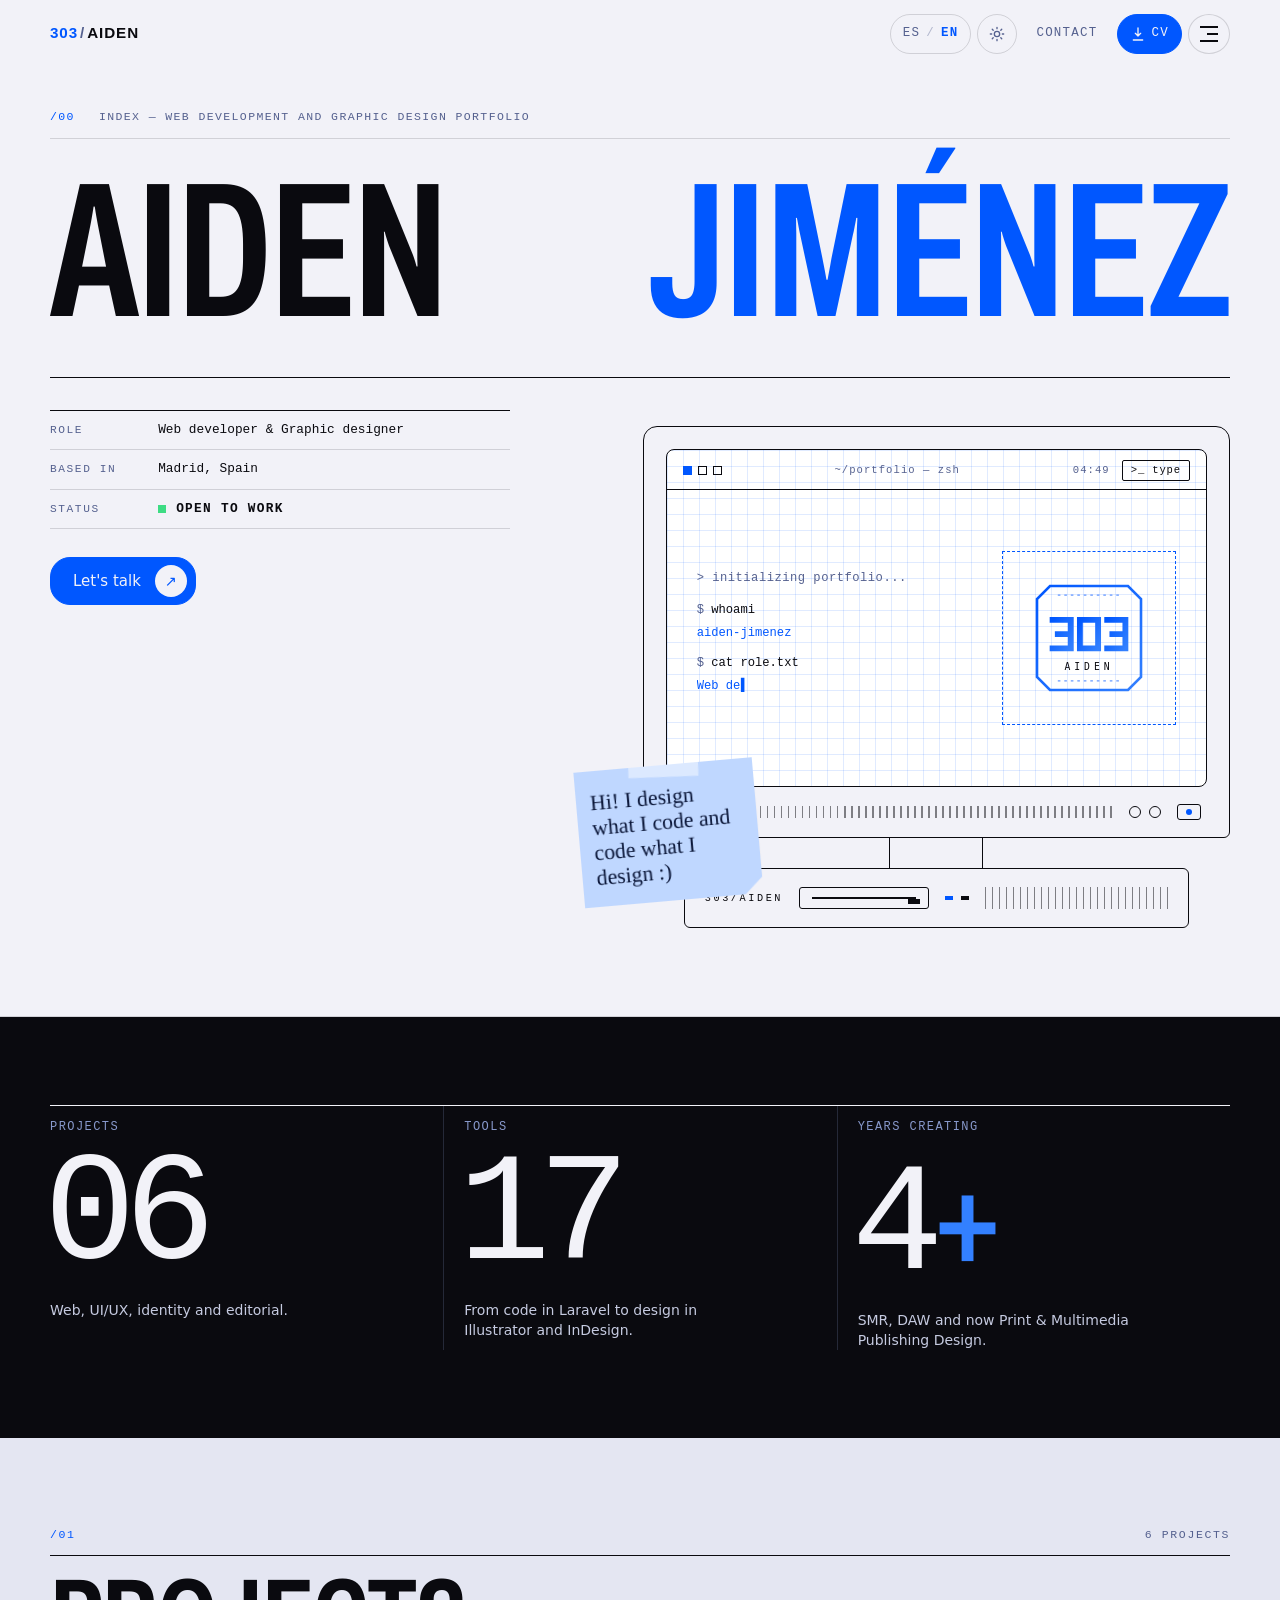
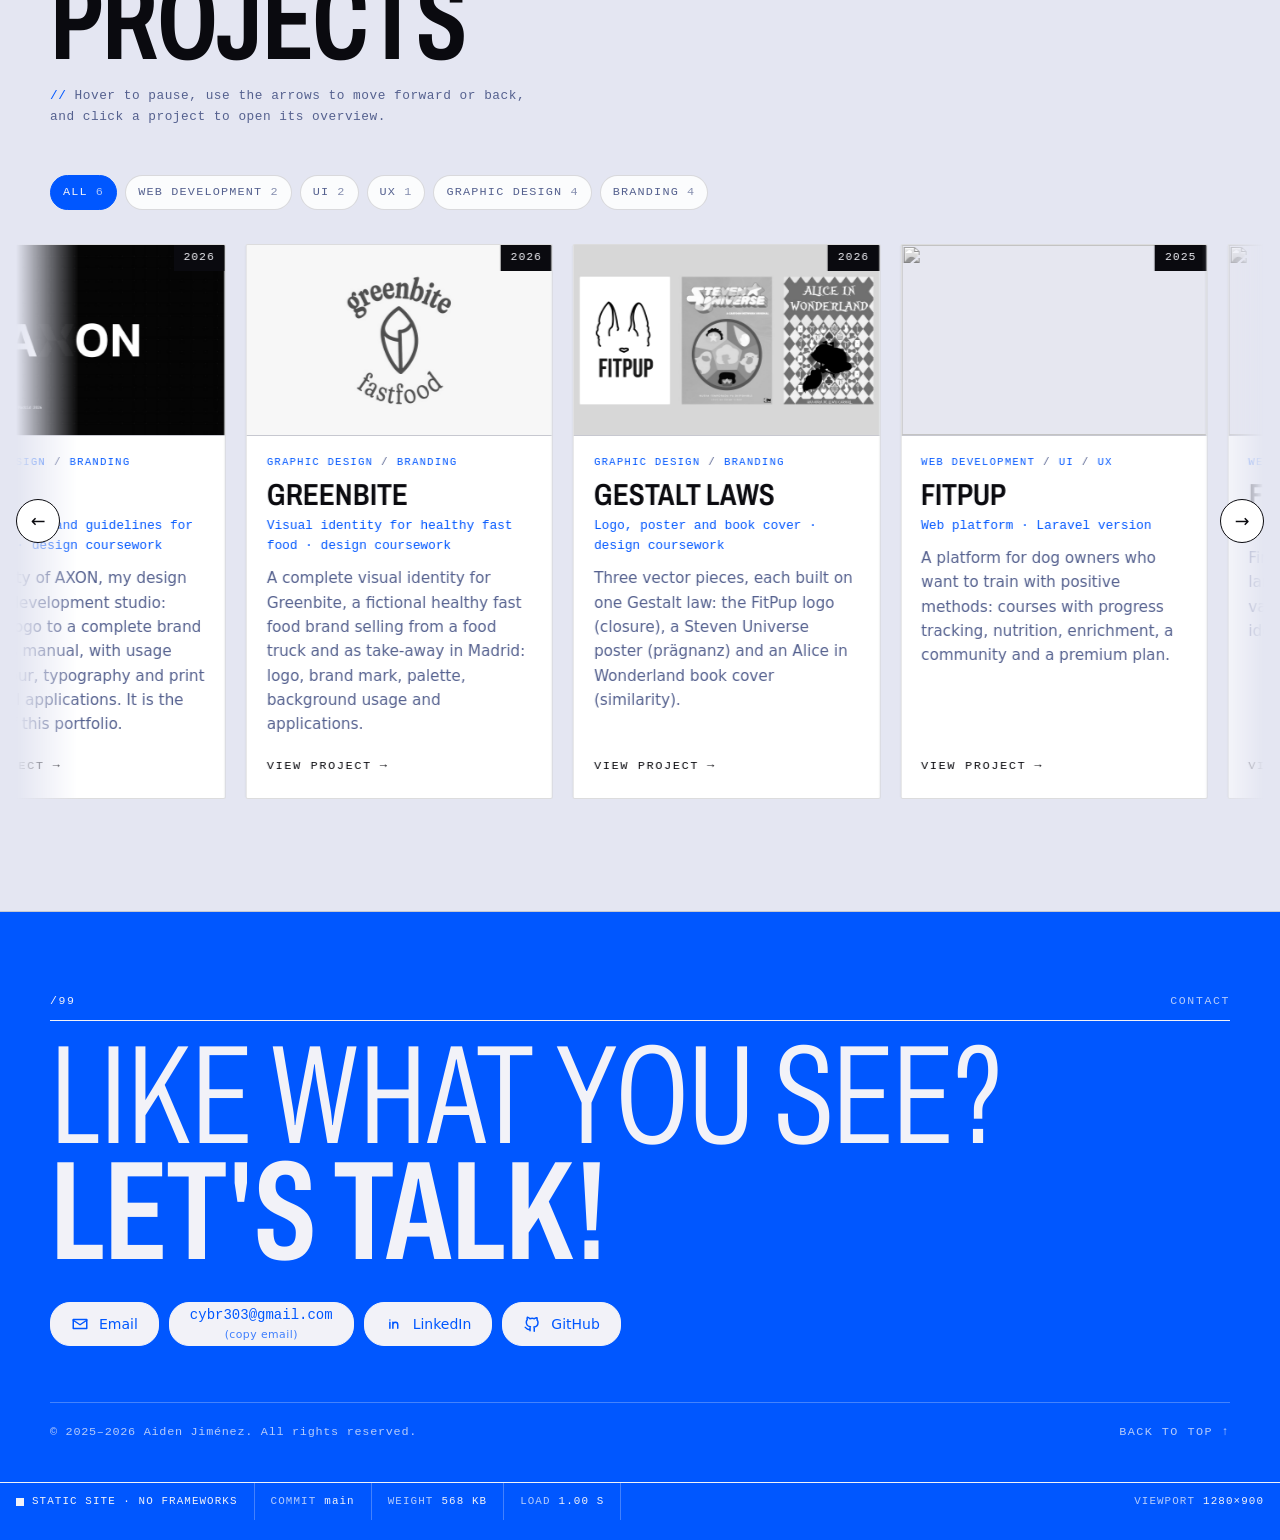
==== commit d08947a7: "Rediseño editorial: nombre a todo el ancho, banda de cifras, botones píldora y bandas de color Aplic" ====
--- a/index.html
+++ b/index.html
@@ -10,15 +10,13 @@
     <meta property="og:image" content="img/projects/fitpup-laravel/cover.jpg">
     <!-- Aplica el tema antes de pintar para evitar un parpadeo (claro por defecto) -->
     <script>(function(){var t;try{t=localStorage.getItem("portfolio-theme")}catch(e){}if(t!=="dark")document.documentElement.dataset.theme="light"})()</script>
-    <link rel="icon" href="img/battery.svg?v=19" type="image/svg+xml">
+    <link rel="icon" href="img/battery.svg?v=20" type="image/svg+xml">
     <link rel="preload" href="fonts/archivo-latin-wdth-normal.woff2" as="font" type="font/woff2" crossorigin>
-    <link rel="stylesheet" href="css/style.css?v=19">
+    <link rel="stylesheet" href="css/style.css?v=20">
     <title>303/AIDEN - Portfolio</title>
 </head>
 
 <body data-page="home">
-    <div class="bg-fx" aria-hidden="true"><div class="bg-fx__cols"></div></div>
-
     <div data-include="header"></div>
 
     <main id="main">
@@ -31,9 +29,11 @@
                     <span data-i18n="hero.index"></span>
                 </div>
 
+                <!-- Nombre a escala de pared, a todo el ancho; el monitor va debajo sin taparlo -->
+                <h1 class="hero-name" id="hero-name" data-name></h1>
+
                 <div class="hero__grid">
                     <div class="hero__main">
-                        <h1 class="hero-name" id="hero-name" data-name></h1>
                         <p class="hero-role" data-role-visible></p>
 
                         <dl class="spec mono">
@@ -64,8 +64,8 @@
                                             <p class="term term--out hero-titles"><span data-typed></span><span class="caret">▍</span></p>
                                         </div>
                                         <div class="screen-logo">
-                                            <img class="screen-logo__light" src="img/logo.svg?v=19" alt="" width="200" height="200">
-                                            <img class="screen-logo__ink" src="img/logo-ink.svg?v=19" alt="" width="200" height="200">
+                                            <img class="screen-logo__light" src="img/logo.svg?v=20" alt="" width="200" height="200">
+                                            <img class="screen-logo__ink" src="img/logo-ink.svg?v=20" alt="" width="200" height="200">
                                         </div>
                                     </div>
                                 </div>
@@ -89,11 +89,15 @@
                                 <span class="computer-case__vents"></span>
                             </div>
                         </div>
-                        <!-- Cotas reales del monitor (las mide js/sections.js) -->
-                        <span class="dim dim--w mono" aria-hidden="true"><span data-dim-w></span></span>
-                        <span class="dim dim--h mono" aria-hidden="true"><span data-dim-h></span></span>
                     </figure>
                 </div>
+            </div>
+        </section>
+
+        <!-- ============ CIFRAS ============ -->
+        <section class="metrics section--dark" data-i18n-attr="aria-label:metrics.label">
+            <div class="container">
+                <dl class="metrics__grid" data-metrics></dl>
             </div>
         </section>
 
@@ -121,11 +125,11 @@
 
     <div data-include="footer"></div>
 
-    <script src="data/profile.js?v=19"></script>
-    <script src="data/projects.js?v=19"></script>
-    <script src="js/i18n.js?v=19"></script>
-    <script src="js/main.js?v=19"></script>
-    <script src="js/sections.js?v=19"></script>
-    <script src="js/terminal.js?v=19"></script>
+    <script src="data/profile.js?v=20"></script>
+    <script src="data/projects.js?v=20"></script>
+    <script src="js/i18n.js?v=20"></script>
+    <script src="js/main.js?v=20"></script>
+    <script src="js/sections.js?v=20"></script>
+    <script src="js/terminal.js?v=20"></script>
 </body>
 </html>
--- a/css/style.css
+++ b/css/style.css
@@ -52,6 +52,9 @@
   --f-hand: "Caveat", "Comic Sans MS", cursive;
 
   --radius: 2px;
+  --r-btn: 20px;              /* botones píldora (guía editorial) */
+  --r-pill: 999px;            /* etiquetas, filtros y controles compactos */
+  --t-weight: 600;            /* la escala hace el trabajo, no el grosor */
   --border: 1.5px;
   --header-h: 68px;
   --ease: cubic-bezier(0.2, 0.8, 0.2, 1);
@@ -210,7 +213,6 @@
   position: absolute; top: calc(var(--header-h) - 2px); right: max(16px, calc((100% - var(--container)) / 2));
   width: min(300px, calc(100vw - 32px)); padding: 8px;
   background: var(--surface-solid); border: var(--border) solid var(--line); border-top: 3px solid var(--signal);
-  box-shadow: 8px 8px 0 var(--signal);
   opacity: 0; transform: translateY(-8px); transition: opacity 0.22s var(--ease), transform 0.22s var(--ease);
 }
 .site-menu.is-open { opacity: 1; transform: none; }
@@ -232,10 +234,6 @@
 }
 .btn svg { width: 18px; height: 18px; fill: none; stroke: currentColor; stroke-width: 2; stroke-linecap: round; stroke-linejoin: round; }
 .btn--primary { background: var(--signal); color: var(--on-signal); --b: var(--signal); }
-/* Hover brutalista: el botón se desplaza y deja una sombra dura, sin brillos */
-.btn { transition: background 0.2s, color 0.2s, border-color 0.2s, box-shadow 0.2s, transform 0.2s; }
-.btn:hover { transform: translate(-3px, -3px); box-shadow: 3px 3px 0 var(--text); }
-.btn:active { transform: none; box-shadow: none; }
 .btn--primary:hover { background: var(--signal); --b: var(--text); }
 .btn--ghost { color: var(--text); background: var(--surface); }
 .btn--ghost:hover { --b: var(--accent); color: var(--accent); }
@@ -266,7 +264,7 @@
 .section-head .techbar { margin-bottom: 14px; }
 .kicker { color: var(--accent); font-family: var(--f-mono); font-size: 0.8rem; letter-spacing: 0.2em; margin-bottom: 8px; }
 .section-title {
-  font-family: var(--f-title); font-weight: 800; font-stretch: 62%; text-transform: uppercase;
+  font-family: var(--f-title); font-weight: var(--t-weight); font-stretch: 62%; text-transform: uppercase;
   font-size: clamp(3.2rem, 9vw, 7.5rem); letter-spacing: -0.005em; line-height: 0.82; color: var(--text);
   display: inline-block; min-height: 0.82em;
 }
@@ -340,7 +338,7 @@
 
 /* Nombre gigante: Archivo estrecha; cada letra se ensancha al acercar el cursor */
 .hero-name {
-  font-family: var(--f-title); font-weight: 800; font-stretch: 62%; text-transform: uppercase;
+  font-family: var(--f-title); font-weight: var(--t-weight); font-stretch: 62%; text-transform: uppercase;
   font-size: clamp(4rem, 10vw, 9.6rem); line-height: 0.9; letter-spacing: -0.01em; color: var(--text);
   display: flex; flex-direction: column; gap: 0.16em; animation: fade-up 0.8s var(--ease) both;
 }
@@ -360,7 +358,7 @@
 .status-dot { width: 8px; height: 8px; flex: none; background: var(--open); animation: blink 2s steps(1) infinite; }
 
 /* ---------- Máquina (monitor + torre), con cotas y anotaciones ---------- */
-.machine { position: relative; margin: 0; padding: 0 48px 0 0; }
+.machine { position: relative; margin: 0; }
 .monitor { position: relative; animation: rise 1s var(--ease) both; }
 @keyframes rise { from { opacity: 0; transform: translateY(40px); } }
 @keyframes fade-up { from { opacity: 0; transform: translateY(12px); } }
@@ -369,7 +367,7 @@
 /* Monitor redibujado como plano técnico: línea fina y sombra dura en Signal Blue */
 .monitor__bezel {
   position: relative; padding: 22px 22px 0; border-radius: 14px 14px 6px 6px;
-  background: var(--bg); border: 1.5px solid var(--text); box-shadow: 8px 8px 0 var(--signal);
+  background: var(--bg); border: 1.5px solid var(--text);
 }
 .monitor__screen {
   position: relative; overflow: hidden; border-radius: 8px; aspect-ratio: 16 / 10; color: var(--text);
@@ -425,7 +423,7 @@
 .monitor__neck { width: 16%; height: 30px; margin-inline: auto; border-inline: 1.5px solid var(--text); }
 .computer-case {
   display: flex; align-items: center; gap: 16px; width: 86%; height: 60px; margin-inline: auto; padding: 0 20px;
-  border-radius: 6px; background: var(--bg); border: 1.5px solid var(--text); box-shadow: 8px 8px 0 var(--signal);
+  border-radius: 6px; background: var(--bg); border: 1.5px solid var(--text);
 }
 .computer-case__label { font-size: 0.64rem; letter-spacing: 0.25em; color: var(--text); }
 .computer-case__floppy { position: relative; width: 130px; height: 22px; border-radius: 3px; border: 1.5px solid var(--text); }
@@ -436,17 +434,6 @@
 .computer-case__leds i:nth-child(2) { background: var(--text); animation: blink 1.4s steps(1) infinite; }
 .computer-case__vents { height: 22px; }
 
-/* Cotas con el tamaño real del monitor en píxeles (las mide js/sections.js) */
-.dim { position: absolute; font-size: 0.66rem; letter-spacing: 0.08em; color: var(--accent); }
-.dim::before { content: ""; position: absolute; border: 0 solid var(--accent); }
-.dim--w { left: 0; right: 48px; top: -26px; text-align: center; }
-.dim--w::before { left: 0; right: 0; top: 50%; border-top-width: 1px; z-index: -1; }
-.dim--w > span, .dim--h > span { background: var(--bg); padding: 0 8px; position: relative; }
-.dim--w::after { content: ""; position: absolute; inset: 4px 0; border-inline: 1px solid var(--accent); }
-.dim--h { right: 8px; top: 0; height: var(--bezel-h, 66%); width: 16px; display: flex; align-items: center; justify-content: center; }
-.dim--h::before { top: 0; bottom: 0; left: 50%; border-left-width: 1px; }
-.dim--h::after { content: ""; position: absolute; inset: 0 2px; border-block: 1px solid var(--accent); }
-.dim--h > span { writing-mode: vertical-rl; transform: rotate(180deg); padding: 8px 0; }
 .hero__main { position: relative; z-index: 1; }
 
 /* Post-it: lo único hecho "a mano", a propósito */
@@ -501,7 +488,7 @@
   background: var(--surface-solid); border: var(--border) solid var(--line); border-radius: var(--radius);
   overflow: hidden; transition: border-color 0.3s, box-shadow 0.35s;
 }
-.project-card:hover { border-color: var(--text); box-shadow: 8px 8px 0 var(--signal); }
+.project-card:hover { border-color: var(--text); }
 .project-card__link { display: flex; flex-direction: column; height: 100%; text-decoration: none; position: relative; z-index: 1; }
 .project-card__media { position: relative; aspect-ratio: 16 / 10; overflow: hidden; background: var(--bg-2); border-bottom: var(--border) solid var(--line); }
 .project-card__media img { width: 100%; height: 100%; object-fit: cover; object-position: top; transition: transform 0.6s var(--ease), filter 0.4s; filter: grayscale(1) contrast(1.05); }
@@ -515,7 +502,7 @@
 .tags { gap: 0; }
 .tags li { font-family: var(--f-mono); font-size: 0.66rem; text-transform: uppercase; letter-spacing: 0.12em; color: var(--accent); }
 .tags li + li::before { content: "/"; color: var(--muted); margin-inline: 8px; }
-.project-card__title { font-family: var(--f-title); font-weight: 800; font-stretch: 75%; font-size: 1.9rem; line-height: 0.95; text-transform: uppercase; transition: font-stretch 0.4s var(--ease); }
+.project-card__title { font-family: var(--f-title); font-weight: var(--t-weight); font-stretch: 75%; font-size: 1.9rem; line-height: 0.95; text-transform: uppercase; transition: font-stretch 0.4s var(--ease); }
 .project-card:hover .project-card__title { font-stretch: 100%; }
 .project-card__sub { color: var(--accent); font-size: 0.8rem; font-family: var(--f-mono); }
 .project-card__summary { color: var(--muted); font-size: 0.95rem; margin-top: 4px; }
@@ -530,7 +517,7 @@
 .about-section { position: relative; }
 .about { display: grid; grid-template-columns: 1.15fr 0.85fr; gap: clamp(32px, 6vw, 80px); align-items: start; }
 .about__hello {
-  font-family: var(--f-title); font-weight: 800; font-stretch: 62%; text-transform: uppercase;
+  font-family: var(--f-title); font-weight: var(--t-weight); font-stretch: 62%; text-transform: uppercase;
   font-size: clamp(3.6rem, 9vw, 8rem); line-height: 0.9; color: var(--text);
   transition: font-stretch 0.5s var(--ease);
 }
@@ -544,13 +531,13 @@
 .stat { padding: 12px 16px 0 0; display: flex; flex-direction: column-reverse; gap: 4px; }
 .stat + .stat { padding-left: 16px; border-left: 1px solid var(--line); }
 .stat dt { color: var(--muted); font-family: var(--f-mono); font-size: 0.66rem; letter-spacing: 0.14em; text-transform: uppercase; }
-.stat dd { margin: 0; font-family: var(--f-title); font-weight: 800; font-stretch: 62%; font-size: clamp(2.6rem, 5vw, 3.6rem); color: var(--text); line-height: 0.9; }
+.stat dd { margin: 0; font-family: var(--f-title); font-weight: var(--t-weight); font-stretch: 62%; font-size: clamp(2.6rem, 5vw, 3.6rem); color: var(--text); line-height: 0.9; }
 
 /* Foto con sombra dura, etiquetas planas y ficha de contacto */
 .about-photo { position: relative; margin: 0; }
 .about-photo__stack { position: relative; }
 .about-photo__block { display: none; }
-.about-photo__frame { position: relative; aspect-ratio: 4 / 5; overflow: hidden; background: var(--surface-solid); border: 1.5px solid var(--text); box-shadow: 10px 10px 0 var(--signal); }
+.about-photo__frame { position: relative; aspect-ratio: 4 / 5; overflow: hidden; background: var(--surface-solid); border: 1.5px solid var(--text); }
 .about-photo__circle { position: absolute; left: 50%; top: 42%; width: 78%; aspect-ratio: 1; border-radius: 50%; border: 1.5px dashed var(--accent); transform: translate(-50%, -50%); }
 .about-photo__frame img { position: relative; width: 100%; height: 100%; object-fit: cover; }
 .corner { position: absolute; width: 18px; height: 18px; border: 0 solid var(--accent); z-index: 1; transition: width 0.3s var(--ease), height 0.3s var(--ease); }
@@ -583,7 +570,7 @@
 .process__seg { fill: var(--signal); transition: fill 0.3s; }
 .process__seg-icon { color: #f2f2f8; }
 .process__core { fill: var(--bg); stroke: var(--text); stroke-width: 1.5; }
-.process__core-text { font-family: var(--f-title); font-weight: 800; font-stretch: 62%; font-size: 30px; fill: var(--text); }
+.process__core-text { font-family: var(--f-title); font-weight: var(--t-weight); font-stretch: 62%; font-size: 30px; fill: var(--text); }
 .process__dot { fill: var(--bg); stroke: var(--accent); stroke-width: 1.5; }
 .process__line { stroke: var(--accent); stroke-width: 1; stroke-dasharray: 4 5; fill: none; animation: dash 1.2s linear infinite; }
 @keyframes dash { to { stroke-dashoffset: -18; } }
@@ -596,7 +583,7 @@
 }
 .process__num { flex: none; width: 3ch; color: var(--accent); font-size: 0.8rem; font-weight: 600; }
 .process__icon { display: none; color: var(--accent); }
-.process__step h3 { font-family: var(--f-title); font-weight: 800; font-stretch: 75%; font-size: 1.35rem; text-transform: uppercase; margin-bottom: 2px; transition: font-stretch 0.4s var(--ease); }
+.process__step h3 { font-family: var(--f-title); font-weight: var(--t-weight); font-stretch: 75%; font-size: 1.35rem; text-transform: uppercase; margin-bottom: 2px; transition: font-stretch 0.4s var(--ease); }
 .process__step:hover h3 { font-stretch: 100%; }
 .process__step p { color: var(--muted); font-size: 0.92rem; line-height: 1.45; }
 
@@ -633,7 +620,7 @@
 .soft-list li:hover { color: var(--accent); padding-left: 8px; }
 .sub-title--spaced { margin-top: 40px; }
 .lang-list li { display: flex; justify-content: space-between; align-items: baseline; padding: 10px 0; border-bottom: 1px solid var(--line); }
-.lang-list strong { font-family: var(--f-title); font-weight: 800; font-stretch: 75%; font-size: 1.3rem; text-transform: uppercase; }
+.lang-list strong { font-family: var(--f-title); font-weight: var(--t-weight); font-stretch: 75%; font-size: 1.3rem; text-transform: uppercase; }
 .lang-list .mono { color: var(--accent); font-size: 0.75rem; letter-spacing: 0.08em; text-transform: uppercase; }
 
 /* ==========================================================================
@@ -642,7 +629,7 @@
 .timeline { display: grid; border-top: 1px solid var(--text); }
 .tl-item { position: relative; padding: 20px 0; border-bottom: 1px solid var(--line); transition: background 0.2s; }
 .tl-item__row { display: flex; align-items: baseline; gap: 14px; }
-.tl-item__title { font-family: var(--f-title); font-weight: 800; font-stretch: 75%; font-size: clamp(1.4rem, 2.6vw, 1.9rem); text-transform: uppercase; line-height: 1; transition: font-stretch 0.4s var(--ease); }
+.tl-item__title { font-family: var(--f-title); font-weight: var(--t-weight); font-stretch: 75%; font-size: clamp(1.4rem, 2.6vw, 1.9rem); text-transform: uppercase; line-height: 1; transition: font-stretch 0.4s var(--ease); }
 .tl-item:hover .tl-item__title { font-stretch: 100%; }
 .tl-item__leader { flex: 1; min-width: 24px; border-bottom: 1px dotted var(--muted); transform: translateY(-4px); }
 .tl-item__date { font-size: 0.78rem; color: var(--text); white-space: nowrap; letter-spacing: 0.04em; font-variant-numeric: tabular-nums; }
@@ -660,7 +647,7 @@
 .hobby img { width: 100%; aspect-ratio: 4 / 5; object-fit: cover; filter: grayscale(1) contrast(1.05); transition: filter 0.4s; }
 .hobby:hover img { filter: none; }
 .hobby__caption { padding: 14px 16px 16px; border-top: 1.5px solid var(--text); }
-.hobby__title { font-family: var(--f-title); font-weight: 800; font-stretch: 75%; font-size: 1.25rem; text-transform: uppercase; margin-bottom: 4px; }
+.hobby__title { font-family: var(--f-title); font-weight: var(--t-weight); font-stretch: 75%; font-size: 1.25rem; text-transform: uppercase; margin-bottom: 4px; }
 .hobby__text { color: var(--muted); font-size: 0.88rem; line-height: 1.45; }
 
 /* ==========================================================================
@@ -674,7 +661,7 @@
 :root[data-theme="light"] .site-footer .btn:hover { background: #3380ff; --b: #3380ff; color: var(--on-signal); }
 :root[data-theme="light"] .site-footer .btn__hint { color: #cce0ff; }
 .footer-panel { display: inline-block; padding: clamp(20px, 3vw, 32px) clamp(22px, 3.5vw, 40px); }
-.footer-title { font-family: var(--f-title); font-weight: 800; font-stretch: 62%; text-transform: uppercase; font-size: clamp(3.4rem, 11vw, 9.5rem); line-height: 0.82; display: flex; flex-direction: column; }
+.footer-title { font-family: var(--f-title); font-weight: var(--t-weight); font-stretch: 62%; text-transform: uppercase; font-size: clamp(3.4rem, 11vw, 9.5rem); line-height: 0.82; display: flex; flex-direction: column; }
 .footer-title__a { color: var(--text); font-weight: 300; }
 .footer-title__b { transition: font-stretch 0.5s var(--ease); }
 .footer-title:hover .footer-title__b { font-stretch: 125%; }
@@ -716,7 +703,7 @@
 .pj-crumb { display: flex; flex-wrap: wrap; gap: 6px 18px; font-size: 0.72rem; letter-spacing: 0.14em; text-transform: uppercase; color: var(--muted); }
 .pj-crumb span:first-child { color: var(--accent); }
 .pj-title {
-  font-family: var(--f-title); font-weight: 800; font-stretch: 62%; text-transform: uppercase;
+  font-family: var(--f-title); font-weight: var(--t-weight); font-stretch: 62%; text-transform: uppercase;
   font-size: clamp(3.6rem, 13vw, 9rem); line-height: 0.82; letter-spacing: -0.005em; color: var(--text); overflow-wrap: anywhere;
 }
 .pj-sub { color: var(--accent); font-size: 0.85rem; letter-spacing: 0.04em; }
@@ -743,7 +730,7 @@
 /* Secciones numeradas */
 .pj-sec { margin-top: clamp(64px, 10vw, 112px); }
 .pj-h2 {
-  font-family: var(--f-title); font-weight: 800; font-stretch: 62%; text-transform: uppercase;
+  font-family: var(--f-title); font-weight: var(--t-weight); font-stretch: 62%; text-transform: uppercase;
   font-size: clamp(2.2rem, 6vw, 4.2rem); line-height: 0.88; margin: 0 0 clamp(24px, 4vw, 40px); text-wrap: balance;
 }
 .pj-cols { display: grid; grid-template-columns: minmax(0, 1fr) minmax(0, 1fr); gap: clamp(24px, 5vw, 56px); align-items: start; }
@@ -764,7 +751,7 @@
 .pj-node { position: relative; padding: 16px; border: 1px solid rgb(242 242 248 / 0.55); background: rgb(10 10 15 / 0.22); min-width: 0; }
 .pj-node::after { content: "+"; position: absolute; top: -10px; right: -6px; font-family: var(--f-mono); font-size: 14px; }
 .pj-node__id { display: block; font-size: 0.66rem; letter-spacing: 0.14em; text-transform: uppercase; color: rgb(242 242 248 / 0.7); margin-bottom: 6px; }
-.pj-node h3 { font-family: var(--f-title); font-weight: 800; font-stretch: 75%; text-transform: uppercase; font-size: 1.45rem; line-height: 1; margin: 0 0 10px; }
+.pj-node h3 { font-family: var(--f-title); font-weight: var(--t-weight); font-stretch: 75%; text-transform: uppercase; font-size: 1.45rem; line-height: 1; margin: 0 0 10px; }
 .pj-node p { font-size: 0.9rem; color: rgb(242 242 248 / 0.88); }
 .pj-node__tags { display: flex; flex-wrap: wrap; gap: 6px; margin-top: 12px; }
 .pj-node__tags li { font-size: 0.66rem; padding: 2px 6px; border: 1px solid rgb(242 242 248 / 0.45); }
@@ -778,7 +765,7 @@
 .pj-ba__shot figcaption { display: grid; gap: 2px; margin-top: 10px; }
 .pj-ba__shot figcaption .mono { font-size: 0.72rem; color: var(--muted); letter-spacing: 0.04em; }
 .pj-ba__shot figcaption .mono:first-child { color: var(--accent); text-transform: uppercase; letter-spacing: 0.12em; }
-.pj-ba__shot strong { font-family: var(--f-title); font-weight: 800; font-stretch: 75%; text-transform: uppercase; font-size: 1.3rem; line-height: 1.05; }
+.pj-ba__shot strong { font-family: var(--f-title); font-weight: var(--t-weight); font-stretch: 75%; text-transform: uppercase; font-size: 1.3rem; line-height: 1.05; }
 .pj-ba__arrow { align-self: center; justify-self: center; width: 44px; height: 44px; display: grid; place-items: center; border: 1px solid var(--accent); color: var(--accent); font-size: 1.2rem; margin-top: -40px; }
 .pj-ba__delta { border-left: 1px solid var(--line); font-size: 0.76rem; letter-spacing: 0.04em; text-transform: uppercase; }
 .pj-ba__delta li { padding: 6px 0 6px 14px; line-height: 1.4; }
@@ -786,7 +773,7 @@
 
 /* Resultado */
 .pj-result {
-  font-family: var(--f-title); font-weight: 800; font-stretch: 62%; text-transform: uppercase;
+  font-family: var(--f-title); font-weight: var(--t-weight); font-stretch: 62%; text-transform: uppercase;
   font-size: clamp(2rem, 5vw, 3.4rem); line-height: 0.92; color: var(--accent); text-wrap: balance;
 }
 .pj-links { display: flex; flex-wrap: wrap; gap: 10px; margin-top: 24px; }
@@ -827,7 +814,7 @@
 .project-nav__ref { font-size: 0.68rem; letter-spacing: 0.12em; text-transform: uppercase; color: var(--muted); }
 .project-nav__link { display: flex; flex-direction: column; gap: 6px; padding: 20px 22px; border: var(--border) solid var(--line); text-decoration: none; background: var(--surface); transition: border-color 0.3s, box-shadow 0.3s; }
 .project-nav__link .mono { font-size: 0.72rem; letter-spacing: 0.14em; text-transform: uppercase; color: var(--muted); }
-.project-nav__link strong { font-family: var(--f-title); font-weight: 800; font-stretch: 75%; font-size: 1.5rem; line-height: 1; text-transform: uppercase; }
+.project-nav__link strong { font-family: var(--f-title); font-weight: var(--t-weight); font-stretch: 75%; font-size: 1.5rem; line-height: 1; text-transform: uppercase; }
 .project-nav__link:hover { border-color: var(--accent); }
 .project-nav__link:hover strong { color: var(--accent); }
 .project-nav__link--next { text-align: right; align-items: flex-end; }
@@ -852,9 +839,6 @@
   .header-link, .lang-toggle { padding: 0 9px; }
   .header-actions { gap: 4px; }
   .hero-name { font-size: clamp(3.6rem, 21vw, 6rem); }
-  .machine { padding-right: 0; }
-  .dim--h { display: none !important; }
-  .dim--w { right: 0; }
   .screen-body { grid-template-columns: 1fr 72px; }
   .screen-bar__clock { display: none; }
   .sticky-note { left: auto; right: -6px; bottom: -48px; width: 140px; font-size: 1.1rem; padding: 18px 12px 14px; }
@@ -982,7 +966,7 @@
 .monitor__screen--panic .screen-body { grid-template-columns: minmax(0, 2.6fr) minmax(0, 1fr); }
 /* En lugar del logo, el código del error en grande dentro del recuadro discontinuo */
 .e404__glyph { display: flex; flex-direction: column; align-items: center; justify-content: center; gap: 6px; padding: 8%; }
-.e404__glyph span { font-family: var(--f-title); font-weight: 800; font-stretch: 62%; font-size: clamp(2rem, 4.4vw, 4.2rem); line-height: 0.85; }
+.e404__glyph span { font-family: var(--f-title); font-weight: var(--t-weight); font-stretch: 62%; font-size: clamp(2rem, 4.4vw, 4.2rem); line-height: 0.85; }
 .e404__glyph small { font-size: 0.62rem; letter-spacing: 0.2em; opacity: 0.8; }
 /* Las líneas del terminal aparecen una a una, como un volcado de memoria */
 .monitor__screen--panic .term { animation: fade-up 0.4s var(--ease) both; }
@@ -1002,7 +986,7 @@
 /* Manual de marca vivo: todo usa los tokens de arriba; prefijo bm- para no chocar con .brand de la cabecera */
 .bm-intro__grid { display: grid; grid-template-columns: 1.15fr 0.85fr; gap: clamp(32px, 6vw, 80px); align-items: end; }
 .bm-intro__title {
-  font-family: var(--f-title); font-weight: 800; font-stretch: 62%; text-transform: uppercase;
+  font-family: var(--f-title); font-weight: var(--t-weight); font-stretch: 62%; text-transform: uppercase;
   font-size: clamp(3.6rem, 9vw, 8rem); line-height: 0.9; color: var(--text); transition: font-stretch 0.5s var(--ease);
 }
 .bm-intro__title:hover { font-stretch: 90%; }
@@ -1034,7 +1018,7 @@
 /* /01 Logo: versiones */
 .bm-versions { display: grid; grid-template-columns: repeat(2, minmax(0, 1fr)); gap: 20px; }
 .bm-version { position: relative; margin: 0; border: 1.5px solid var(--text); background: var(--surface-solid); transition: box-shadow 0.3s; }
-.bm-version.is-now { box-shadow: 8px 8px 0 var(--signal); }
+.bm-version.is-now { border-color: var(--signal); outline: 1.5px solid var(--signal); }
 .bm-version__art { aspect-ratio: 16 / 9; display: grid; place-items: center; }
 .bm-version__art img { width: clamp(110px, 32%, 200px); height: auto; }
 /* Fondos fijos de la paleta: cada versión se enseña sobre su fondo correcto, sea cual sea el tema */
@@ -1067,7 +1051,7 @@
 
 /* Página real del manual AXON (enlaza a la ficha) */
 .bm-ref { display: block; min-width: 0; text-decoration: none; border: 1px solid var(--line); background: var(--surface-solid); transition: border-color 0.2s, box-shadow 0.25s; }
-.bm-ref:hover { border-color: var(--text); box-shadow: 8px 8px 0 var(--signal); }
+.bm-ref:hover { border-color: var(--text); }
 .bm-ref img { width: 100%; height: auto; aspect-ratio: 1440 / 1018; object-fit: cover; }
 .bm-ref__cap { display: flex; justify-content: space-between; gap: 12px; padding: 8px 12px; border-top: 1px solid var(--line); font-size: 0.66rem; letter-spacing: 0.1em; text-transform: uppercase; color: var(--muted); }
 .bm-ref__cap span:first-child { color: var(--accent); white-space: nowrap; }
@@ -1081,11 +1065,11 @@
   border: 1.5px solid var(--text); border-radius: 0; background: var(--surface-solid); color: var(--text);
   transition: transform 0.2s, box-shadow 0.2s;
 }
-.bm-swatch:hover { transform: translate(-3px, -3px); box-shadow: 3px 3px 0 var(--text); }
+.bm-swatch:hover { border-color: var(--signal); }
 .bm-swatch:active { transform: none; box-shadow: none; }
 .bm-swatch__chip { display: block; width: 100%; height: 110px; background: var(--sw); border-bottom: 1.5px solid var(--text); transition: background-color 0.3s; }
 .bm-swatch__body { display: grid; gap: 4px; padding: 12px 14px 14px; }
-.bm-swatch__name { font-family: var(--f-title); font-weight: 800; font-stretch: 75%; font-size: 1.35rem; line-height: 1; text-transform: uppercase; }
+.bm-swatch__name { font-family: var(--f-title); font-weight: var(--t-weight); font-stretch: 75%; font-size: 1.35rem; line-height: 1; text-transform: uppercase; }
 .bm-swatch__role { font-size: 0.85rem; color: var(--muted); line-height: 1.3; }
 .bm-swatch__rows { display: grid; gap: 2px; margin-top: 8px; padding-top: 8px; border-top: 1px solid var(--line); font-size: 0.72rem; font-variant-numeric: tabular-nums; }
 .bm-swatch__rows b { display: inline-block; width: 4.5ch; font-weight: 400; letter-spacing: 0.08em; color: var(--muted); }
@@ -1094,7 +1078,7 @@
 .bm-axis { border: 1.5px solid var(--text); background: var(--surface-solid); overflow: hidden; }
 .bm-axis__head { display: flex; flex-wrap: wrap; justify-content: space-between; gap: 4px 12px; padding: 8px 12px; background: var(--signal); color: var(--on-signal); font-size: 0.7rem; letter-spacing: 0.12em; text-transform: uppercase; }
 .bm-axis__sample {
-  font-family: var(--f-title); font-weight: 800; font-stretch: 62%; text-transform: uppercase;
+  font-family: var(--f-title); font-weight: var(--t-weight); font-stretch: 62%; text-transform: uppercase;
   font-size: clamp(2.8rem, 9vw, 7.5rem); line-height: 0.9; padding: 28px 20px 24px; overflow-wrap: anywhere;
 }
 .bm-axis__controls { display: grid; grid-template-columns: minmax(0, 1fr) minmax(0, 1fr) auto; gap: 18px 28px; align-items: end; padding: 16px 20px; border-top: 1px solid var(--line); }
@@ -1244,7 +1228,7 @@
 .pj-cmp__cap--after { text-align: right; }
 .pj-cmp__cap .mono { font-size: 0.72rem; color: var(--muted); letter-spacing: 0.04em; }
 .pj-cmp__cap .mono:first-child { color: var(--accent); text-transform: uppercase; letter-spacing: 0.12em; }
-.pj-cmp__cap strong { font-family: var(--f-title); font-weight: 800; font-stretch: 75%; text-transform: uppercase; font-size: 1.3rem; line-height: 1.05; }
+.pj-cmp__cap strong { font-family: var(--f-title); font-weight: var(--t-weight); font-stretch: 75%; text-transform: uppercase; font-size: 1.3rem; line-height: 1.05; }
 
 /* Construcción del logo: retícula → medidas → trazo → relleno */
 .pj-build { display: grid; grid-template-columns: minmax(0, 620px) minmax(220px, 1fr); gap: clamp(24px, 4vw, 48px); align-items: end; }
@@ -1325,3 +1309,99 @@
 /* ===== ajustes: título de Proyectos y nombre ===== */
 /* El nombre del hero invita a tocarlo (cada letra se ensancha al acercar el cursor) */
 .hero-name { cursor: pointer; }
+
+/* ==========================================================================
+   REDISEÑO EDITORIAL — estructura de la guía AYOCIN con la paleta AXON
+   Escala antes que grosor, bandas de color como separador, tarjetas planas
+   sin sombra dura y botones píldora con la flecha en un círculo.
+   ========================================================================== */
+
+/* ---------- Banda oscura: redefine los tokens dentro, así cada componente se adapta solo ---------- */
+.section--dark {
+  --text: #f2f2f8; --text-2: #c5cae0; --muted: #8899cc; --accent: #3380ff; --accent-rgb: 51 128 255;
+  --bg: #0a0a0f; --bg-2: #10111a; --surface: rgb(18 20 32 / 0.78); --surface-solid: #12141f;
+  --line: rgb(136 153 204 / 0.22); --line-strong: rgb(51 128 255 / 0.6);
+  background: var(--bg); color: var(--text); color-scheme: dark;
+}
+:root:not([data-theme="light"]) .section--dark { --bg: #12141f; --surface-solid: #181b29; }
+#process.section--dark { border-block: 0; }
+
+/* ---------- Botones píldora ---------- */
+.btn {
+  border-radius: var(--r-btn); min-height: 44px; padding: 0 20px;
+  font-family: var(--f-sans); font-size: 0.875rem; font-weight: 500; letter-spacing: 0; text-transform: none;
+}
+.btn--lg { min-height: 48px; padding: 0 8px 0 22px; font-size: 0.9375rem; font-weight: 500; }
+.btn--primary:hover { background: #3380ff; --b: #3380ff; }
+/* Bolsillo de la flecha: círculo a la derecha que gira al pasar el ratón */
+.btn__arrow {
+  display: grid; place-items: center; width: 32px; height: 32px; margin-left: 4px; border-radius: 50%;
+  background: var(--on-signal); color: var(--signal); font-size: 0.9rem; line-height: 1;
+}
+.btn--ghost .btn__arrow { background: var(--text); color: var(--bg); }
+.btn--lg:hover .btn__arrow { transform: rotate(45deg); }
+.btn--copy { border-radius: var(--r-btn); }
+
+/* Controles compactos: píldoras y círculos */
+.header-link, .lang-toggle, .chip { border-radius: var(--r-pill); }
+.theme-toggle, .menu-btn, .icon-btn { border-radius: 50%; }
+.header-link--cv:hover { background: #3380ff; border-color: #3380ff; }
+.site-menu { border-top-width: var(--border); border-top-color: var(--line); }
+
+/* ---------- HOME: nombre a todo el ancho y el monitor debajo ---------- */
+body[data-page="home"] .hero { overflow-x: clip; }
+body[data-page="home"] .hero-name {
+  flex-direction: row; flex-wrap: nowrap; justify-content: space-between; gap: 0 0.2em;
+  font-size: clamp(3.6rem, 15vw, 14.6rem); line-height: 0.8; letter-spacing: -0.01em;
+  padding-top: clamp(20px, 3vw, 36px); cursor: pointer;
+}
+body[data-page="home"] .hero-name__line + .hero-name__line { padding-top: 0; }
+body[data-page="home"] .hero__grid {
+  grid-template-columns: minmax(0, 0.9fr) minmax(0, 1fr); align-items: end;
+  margin-top: clamp(24px, 4vw, 48px); padding-top: 0; border-top: 1.5px solid var(--text);
+}
+body[data-page="home"] .hero__main { padding-top: clamp(20px, 3vw, 32px); align-self: start; }
+body[data-page="home"] .machine { padding-top: clamp(28px, 4vw, 48px); }
+
+/* ---------- Banda de cifras (mono a escala de cartel) ---------- */
+.metrics { padding-block: clamp(48px, 7vw, 88px); }
+.metrics__grid { display: grid; grid-template-columns: repeat(3, minmax(0, 1fr)); margin: 0; border-top: 1px solid var(--text); }
+.metric { display: flex; flex-direction: column; padding: 12px 20px 0 0; min-width: 0; }
+.metric + .metric { padding-left: 20px; border-left: 1px solid var(--line); }
+.metric dt { order: 0; font-family: var(--f-mono); font-size: 0.75rem; letter-spacing: 0.12em; text-transform: uppercase; color: var(--muted); }
+.metric__n {
+  margin: 10px 0 14px -0.04em; font-family: var(--f-mono); font-weight: 500; font-size: clamp(3.4rem, 12vw, 10.6rem);
+  line-height: 0.9; letter-spacing: -0.08em; color: var(--text); font-variant-numeric: tabular-nums;
+}
+.metric__n i { font-style: normal; font-family: var(--f-title); font-stretch: 62%; color: var(--accent); }
+.metric__text { margin: 0; max-width: 32ch; font-size: 0.875rem; line-height: 1.45; color: var(--text-2); }
+.section--dark + .section--band { margin-top: 0; border-top: 0; }
+
+/* Cifras de "Sobre mí" con el mismo tratamiento */
+.stat dd { font-family: var(--f-mono); font-weight: 500; font-stretch: normal; letter-spacing: -0.08em; }
+
+/* ---------- Contacto: banda Signal Blue en los dos temas ---------- */
+.site-footer, :root[data-theme="light"] .site-footer {
+  --text: #f2f2f8; --muted: rgb(242 242 248 / 0.75); --line: rgb(242 242 248 / 0.28); --accent: #f2f2f8; --open: #f2f2f8; --open-text: #f2f2f8;
+  background: var(--signal); color: var(--text); border-top: 0;
+}
+.footer-title__a { font-weight: 300; }
+/* En la home el contacto va pegado a la banda de proyectos */
+body[data-page="home"] .site-footer { margin-top: 0; }
+.site-footer .btn, :root[data-theme="light"] .site-footer .btn { background: #f2f2f8; color: var(--signal); --b: #f2f2f8; }
+.site-footer .btn:hover, :root[data-theme="light"] .site-footer .btn:hover { background: #0a0a0f; color: #f2f2f8; --b: #0a0a0f; }
+.site-footer .btn__hint, :root[data-theme="light"] .site-footer .btn__hint { color: var(--signal); opacity: 0.75; }
+.site-footer .btn:hover .btn__hint { color: #f2f2f8; }
+.site-footer ::selection { background: #f2f2f8; color: var(--signal); }
+
+/* ---------- Móvil ---------- */
+@media (max-width: 1000px) {
+  body[data-page="home"] .hero__grid { grid-template-columns: 1fr; }
+}
+@media (max-width: 720px) {
+  body[data-page="home"] .hero-name { flex-direction: column; font-size: clamp(3.6rem, 24vw, 7rem); line-height: 0.82; gap: 0.08em; }
+  .metric { padding-right: 10px; }
+  .metric + .metric { padding-left: 10px; }
+  .metric__text { font-size: 0.8125rem; }
+  .btn--lg { padding-left: 18px; }
+}
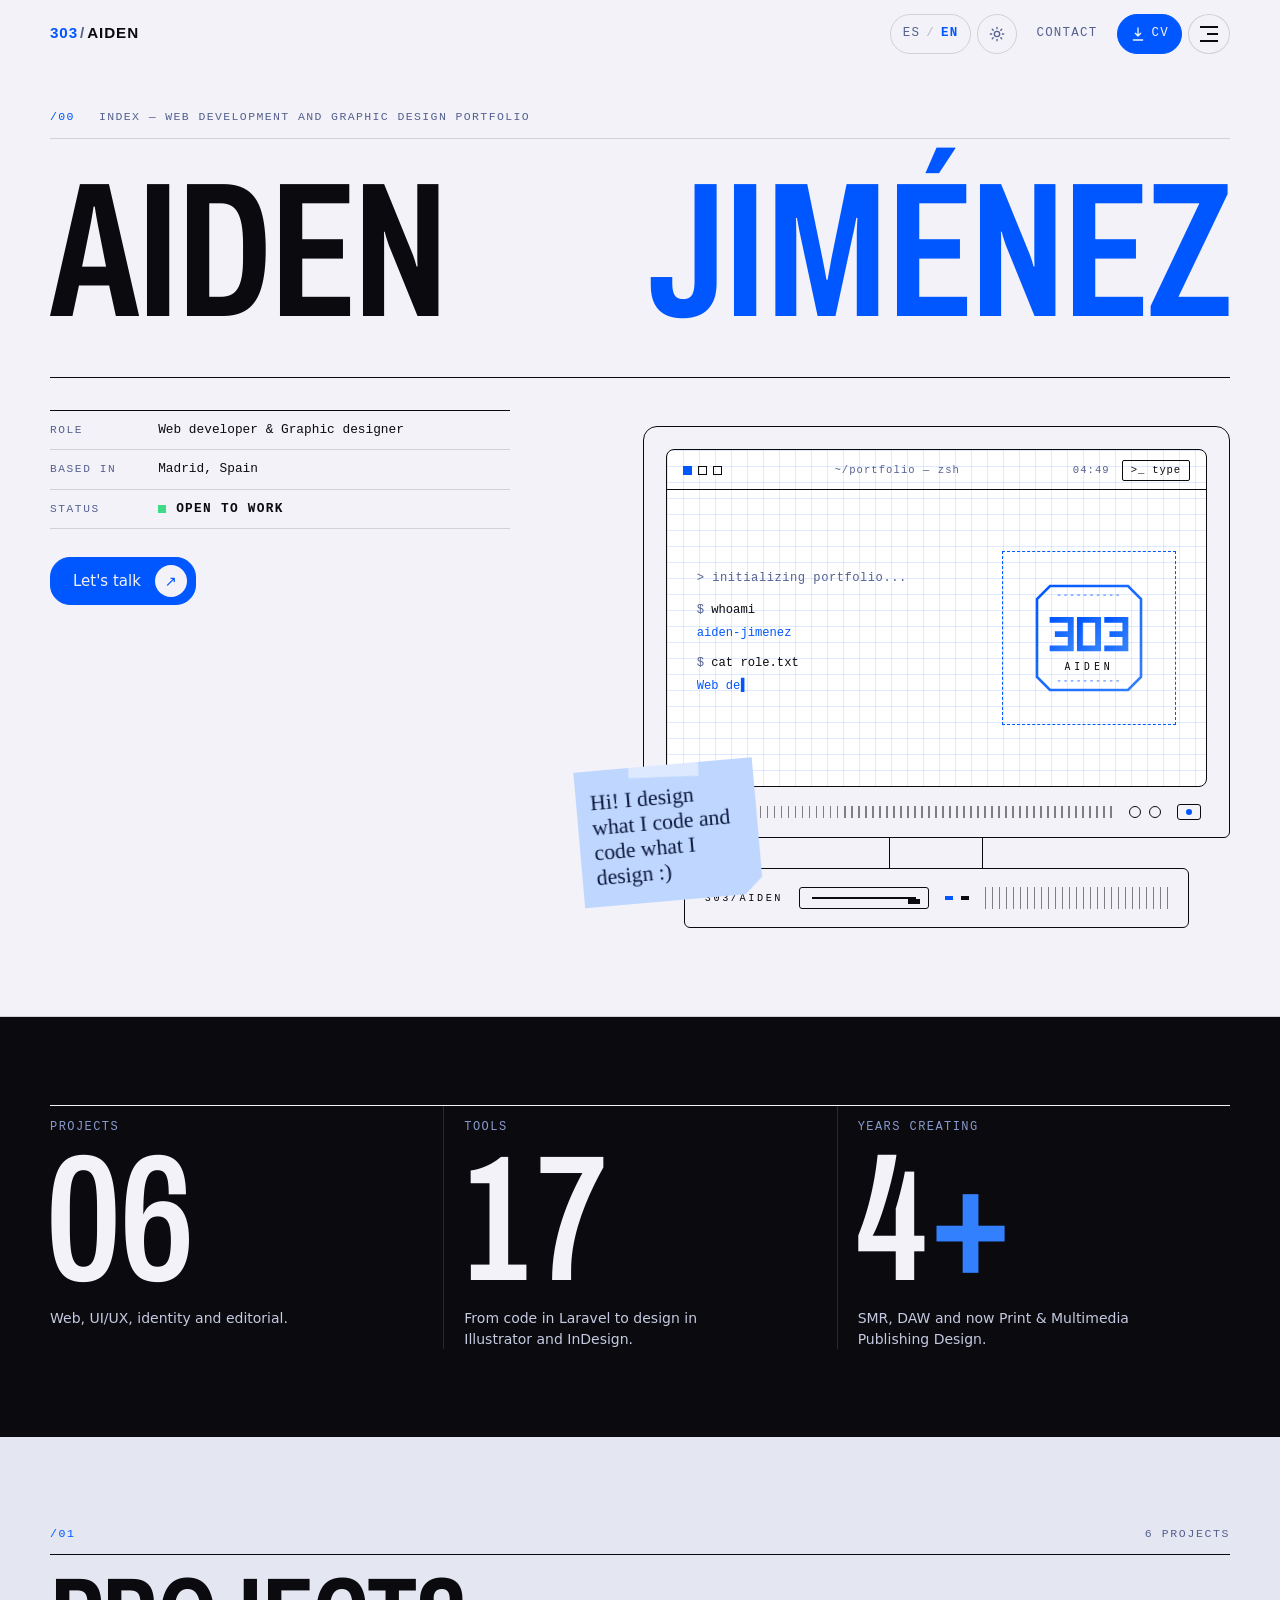
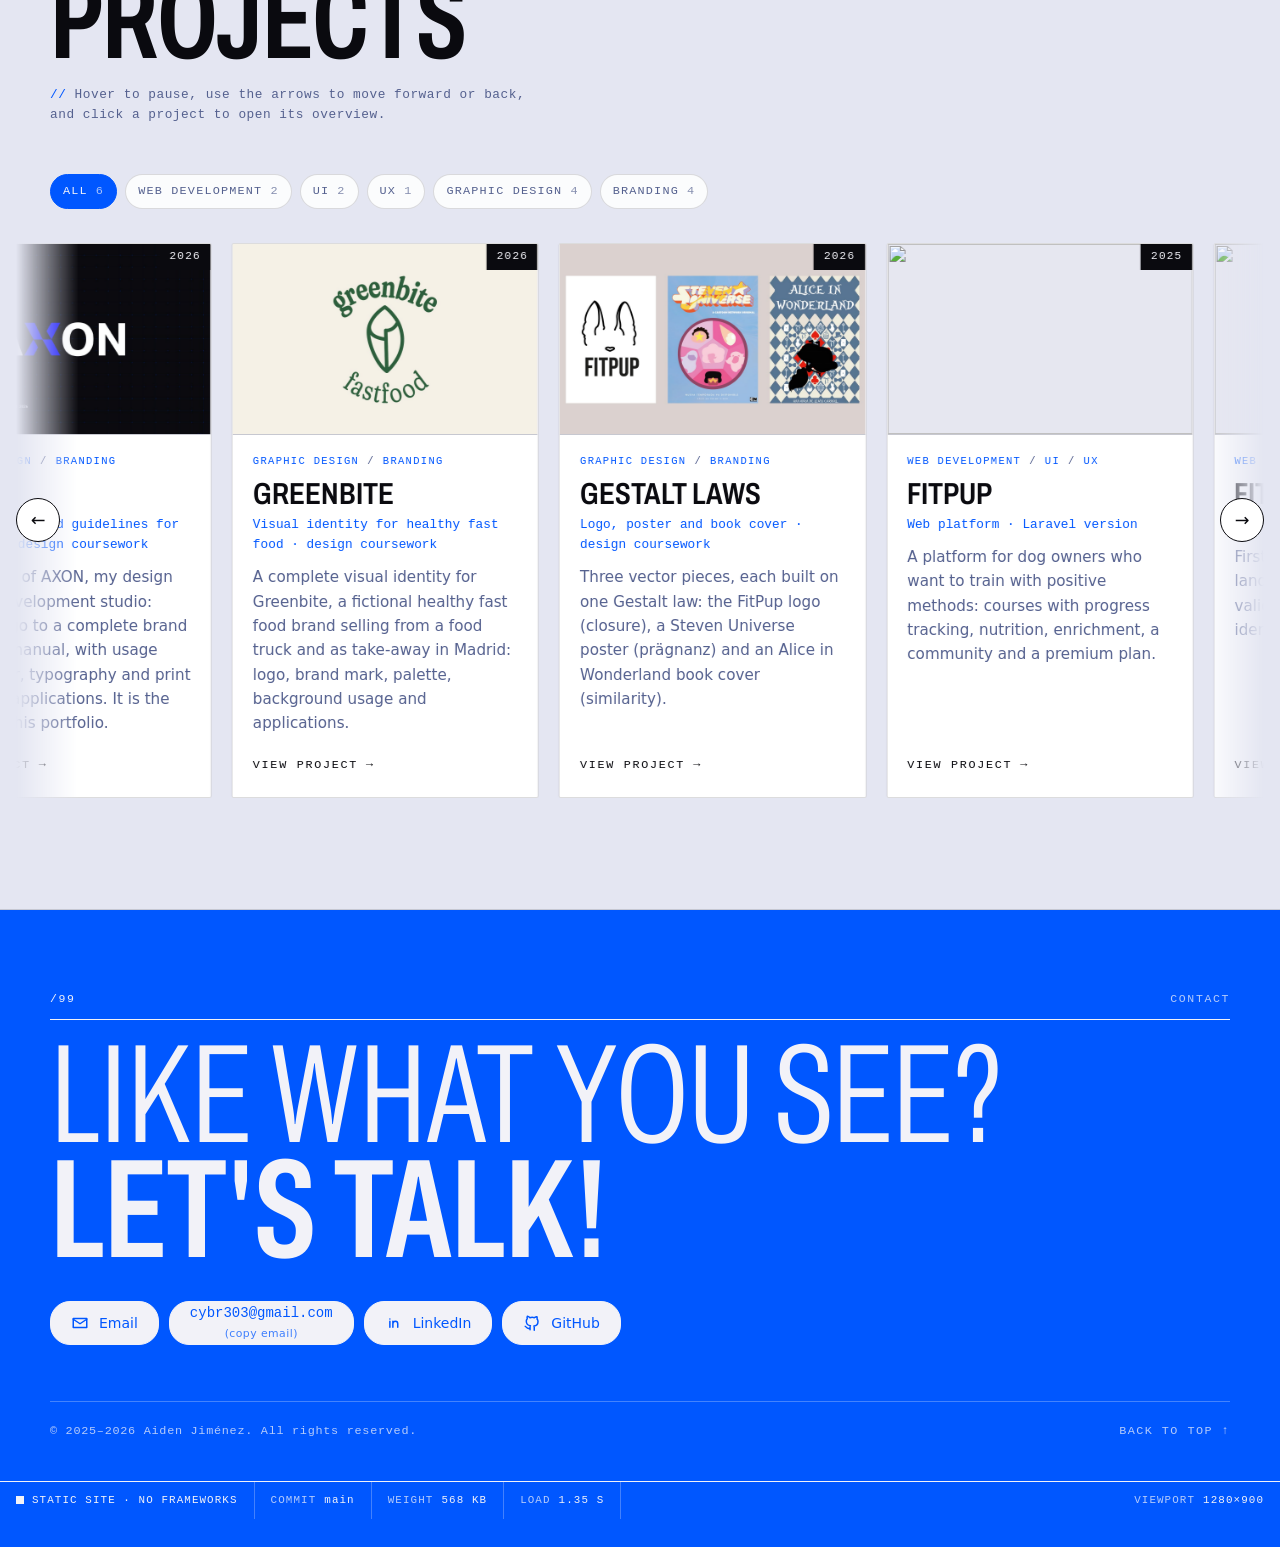
==== commit a30e8a0c: "Fotos a color en proyectos y Sobre mí; cifras en Archivo estrecha Co-Authored-By: Claude Opus 5.5 <n" ====
--- a/index.html
+++ b/index.html
@@ -10,9 +10,9 @@
     <meta property="og:image" content="img/projects/fitpup-laravel/cover.jpg">
     <!-- Aplica el tema antes de pintar para evitar un parpadeo (claro por defecto) -->
     <script>(function(){var t;try{t=localStorage.getItem("portfolio-theme")}catch(e){}if(t!=="dark")document.documentElement.dataset.theme="light"})()</script>
-    <link rel="icon" href="img/battery.svg?v=20" type="image/svg+xml">
+    <link rel="icon" href="img/battery.svg?v=21" type="image/svg+xml">
     <link rel="preload" href="fonts/archivo-latin-wdth-normal.woff2" as="font" type="font/woff2" crossorigin>
-    <link rel="stylesheet" href="css/style.css?v=20">
+    <link rel="stylesheet" href="css/style.css?v=21">
     <title>303/AIDEN - Portfolio</title>
 </head>
 
@@ -64,8 +64,8 @@
                                             <p class="term term--out hero-titles"><span data-typed></span><span class="caret">▍</span></p>
                                         </div>
                                         <div class="screen-logo">
-                                            <img class="screen-logo__light" src="img/logo.svg?v=20" alt="" width="200" height="200">
-                                            <img class="screen-logo__ink" src="img/logo-ink.svg?v=20" alt="" width="200" height="200">
+                                            <img class="screen-logo__light" src="img/logo.svg?v=21" alt="" width="200" height="200">
+                                            <img class="screen-logo__ink" src="img/logo-ink.svg?v=21" alt="" width="200" height="200">
                                         </div>
                                     </div>
                                 </div>
@@ -125,11 +125,11 @@
 
     <div data-include="footer"></div>
 
-    <script src="data/profile.js?v=20"></script>
-    <script src="data/projects.js?v=20"></script>
-    <script src="js/i18n.js?v=20"></script>
-    <script src="js/main.js?v=20"></script>
-    <script src="js/sections.js?v=20"></script>
-    <script src="js/terminal.js?v=20"></script>
+    <script src="data/profile.js?v=21"></script>
+    <script src="data/projects.js?v=21"></script>
+    <script src="js/i18n.js?v=21"></script>
+    <script src="js/main.js?v=21"></script>
+    <script src="js/sections.js?v=21"></script>
+    <script src="js/terminal.js?v=21"></script>
 </body>
 </html>
--- a/css/style.css
+++ b/css/style.css
@@ -491,8 +491,8 @@
 .project-card:hover { border-color: var(--text); }
 .project-card__link { display: flex; flex-direction: column; height: 100%; text-decoration: none; position: relative; z-index: 1; }
 .project-card__media { position: relative; aspect-ratio: 16 / 10; overflow: hidden; background: var(--bg-2); border-bottom: var(--border) solid var(--line); }
-.project-card__media img { width: 100%; height: 100%; object-fit: cover; object-position: top; transition: transform 0.6s var(--ease), filter 0.4s; filter: grayscale(1) contrast(1.05); }
-.project-card:hover .project-card__media img { transform: scale(1.03); filter: none; }
+.project-card__media img { width: 100%; height: 100%; object-fit: cover; object-position: top; transition: transform 0.6s var(--ease); }
+.project-card:hover .project-card__media img { transform: scale(1.03); }
 .project-card__year {
   position: absolute; z-index: 1; top: 0; right: 0; padding: 4px 10px;
   font-size: 0.7rem; letter-spacing: 0.1em; background: var(--text); color: var(--bg);
@@ -644,8 +644,7 @@
    COSAS QUE ME GUSTAN
    ========================================================================== */
 .hobby { flex: 0 0 clamp(220px, 19vw, 280px); position: relative; overflow: hidden; border: 1.5px solid var(--text); background: var(--surface-solid); }
-.hobby img { width: 100%; aspect-ratio: 4 / 5; object-fit: cover; filter: grayscale(1) contrast(1.05); transition: filter 0.4s; }
-.hobby:hover img { filter: none; }
+.hobby img { width: 100%; aspect-ratio: 4 / 5; object-fit: cover; }
 .hobby__caption { padding: 14px 16px 16px; border-top: 1.5px solid var(--text); }
 .hobby__title { font-family: var(--f-title); font-weight: var(--t-weight); font-stretch: 75%; font-size: 1.25rem; text-transform: uppercase; margin-bottom: 4px; }
 .hobby__text { color: var(--muted); font-size: 0.88rem; line-height: 1.45; }
@@ -1363,22 +1362,19 @@
 body[data-page="home"] .hero__main { padding-top: clamp(20px, 3vw, 32px); align-self: start; }
 body[data-page="home"] .machine { padding-top: clamp(28px, 4vw, 48px); }
 
-/* ---------- Banda de cifras (mono a escala de cartel) ---------- */
+/* ---------- Banda de cifras (Archivo estrecha a escala de cartel) ---------- */
 .metrics { padding-block: clamp(48px, 7vw, 88px); }
 .metrics__grid { display: grid; grid-template-columns: repeat(3, minmax(0, 1fr)); margin: 0; border-top: 1px solid var(--text); }
 .metric { display: flex; flex-direction: column; padding: 12px 20px 0 0; min-width: 0; }
 .metric + .metric { padding-left: 20px; border-left: 1px solid var(--line); }
 .metric dt { order: 0; font-family: var(--f-mono); font-size: 0.75rem; letter-spacing: 0.12em; text-transform: uppercase; color: var(--muted); }
 .metric__n {
-  margin: 10px 0 14px -0.04em; font-family: var(--f-mono); font-weight: 500; font-size: clamp(3.4rem, 12vw, 10.6rem);
-  line-height: 0.9; letter-spacing: -0.08em; color: var(--text); font-variant-numeric: tabular-nums;
+  margin: 10px 0 14px -0.02em; font-family: var(--f-title); font-weight: var(--t-weight); font-stretch: 62%; font-size: clamp(4rem, 14vw, 12rem);
+  line-height: 0.82; letter-spacing: -0.01em; color: var(--text); font-variant-numeric: tabular-nums;
 }
 .metric__n i { font-style: normal; font-family: var(--f-title); font-stretch: 62%; color: var(--accent); }
 .metric__text { margin: 0; max-width: 32ch; font-size: 0.875rem; line-height: 1.45; color: var(--text-2); }
 .section--dark + .section--band { margin-top: 0; border-top: 0; }
-
-/* Cifras de "Sobre mí" con el mismo tratamiento */
-.stat dd { font-family: var(--f-mono); font-weight: 500; font-stretch: normal; letter-spacing: -0.08em; }
 
 /* ---------- Contacto: banda Signal Blue en los dos temas ---------- */
 .site-footer, :root[data-theme="light"] .site-footer {
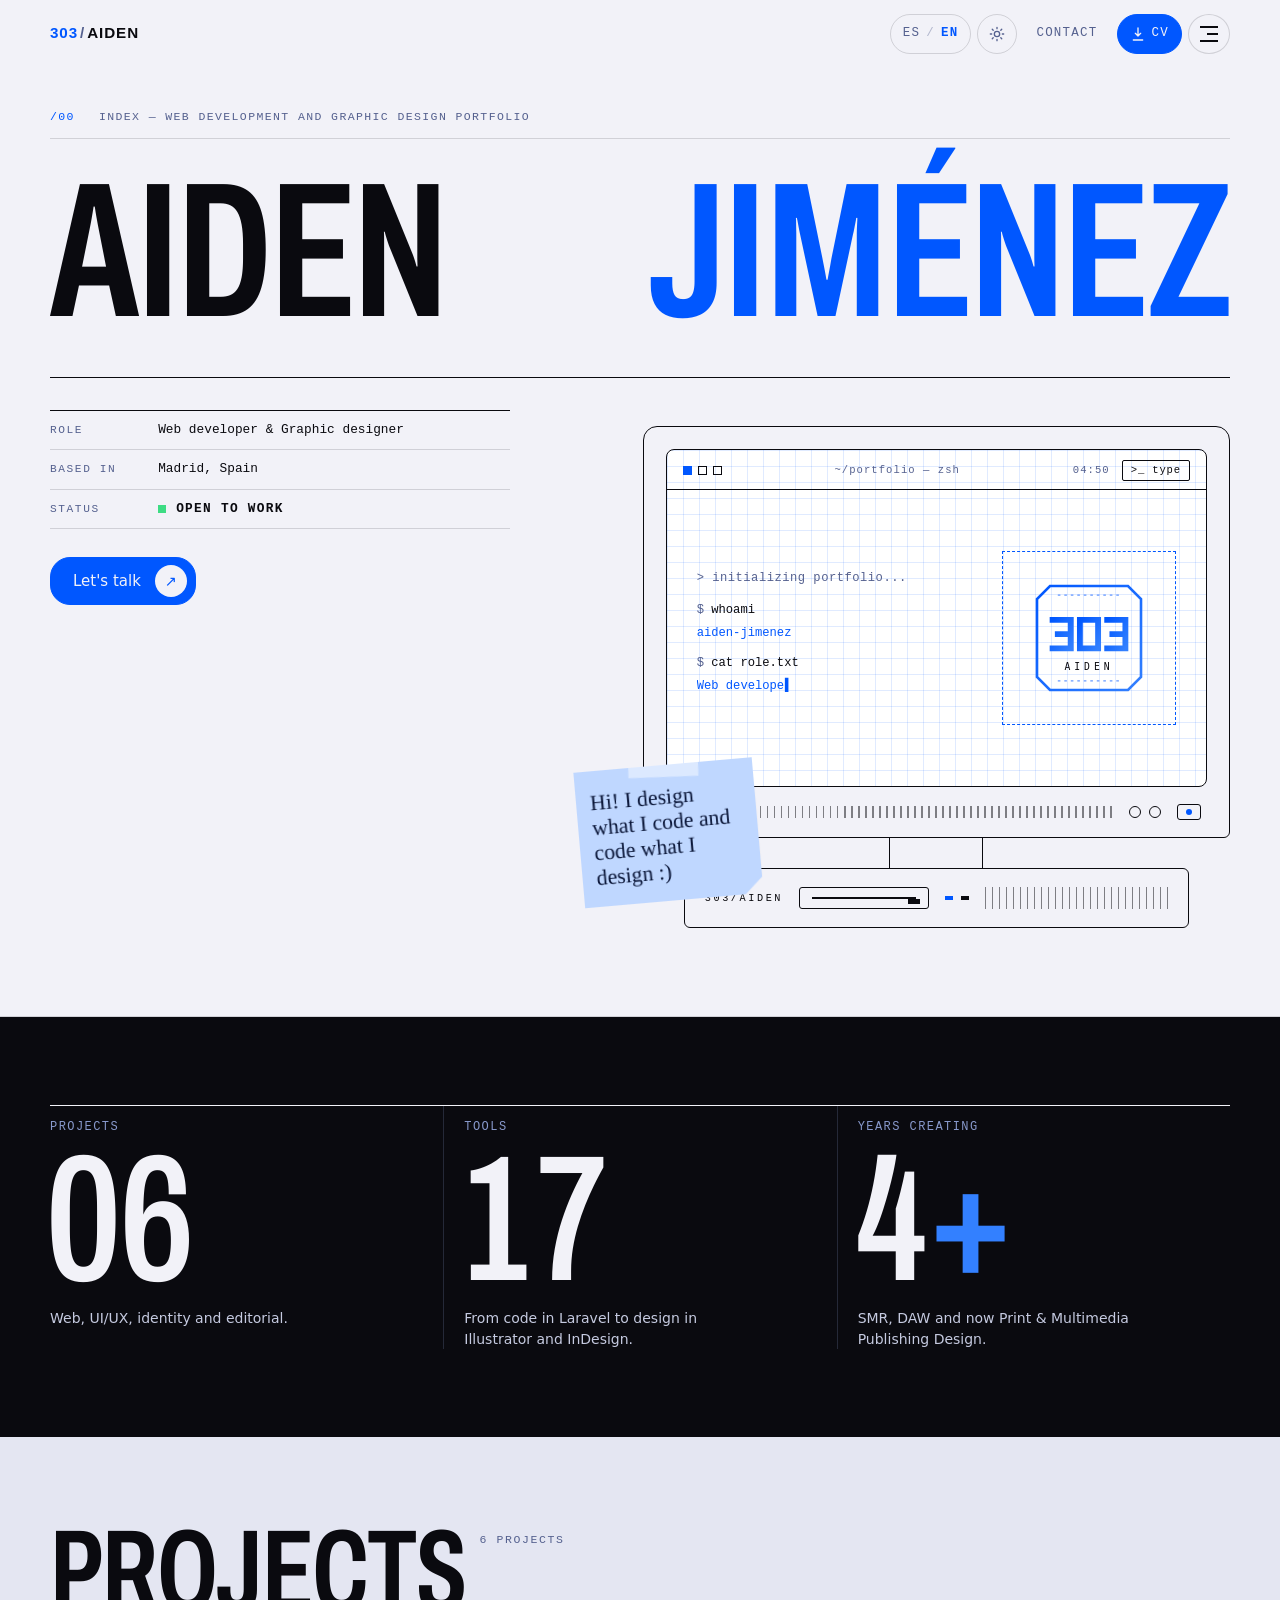
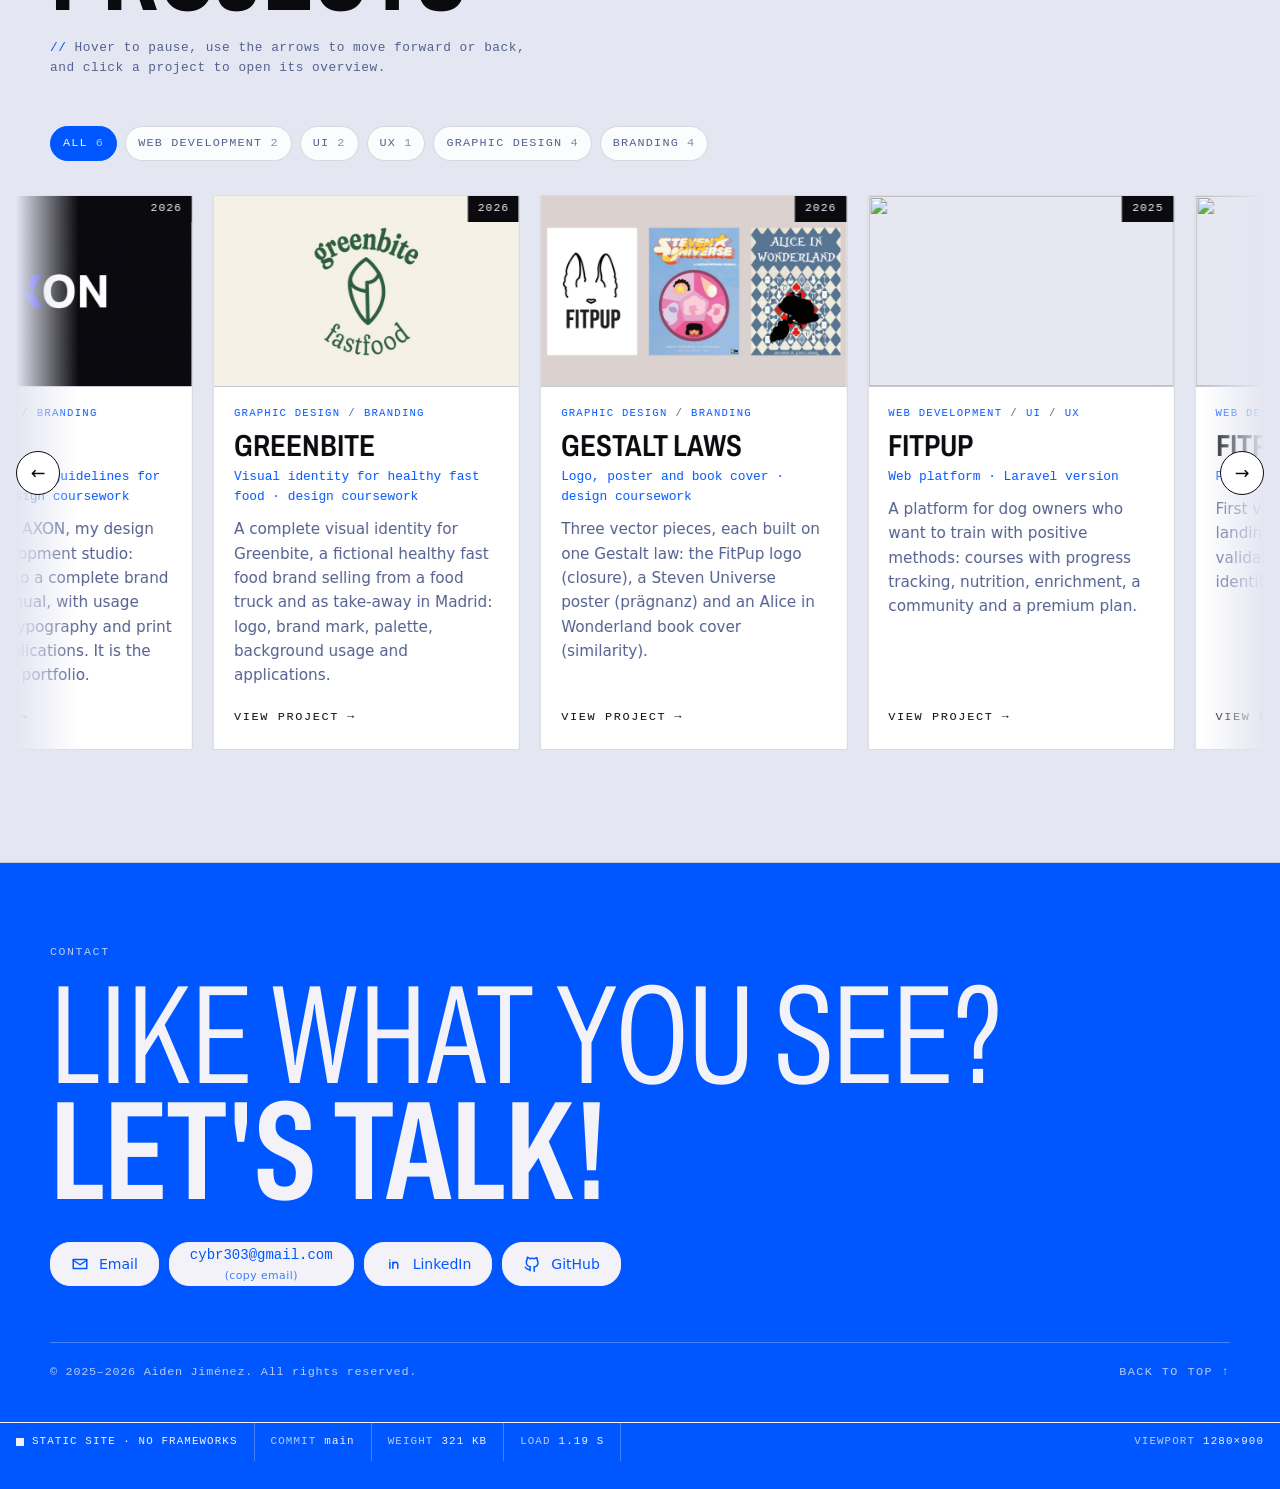
==== commit a071f34e: "Índices de sección sin número ni línea; el recuento va junto al título Co-Authored-By: Claude Opus 5" ====
--- a/index.html
+++ b/index.html
@@ -10,9 +10,9 @@
     <meta property="og:image" content="img/projects/fitpup-laravel/cover.jpg">
     <!-- Aplica el tema antes de pintar para evitar un parpadeo (claro por defecto) -->
     <script>(function(){var t;try{t=localStorage.getItem("portfolio-theme")}catch(e){}if(t!=="dark")document.documentElement.dataset.theme="light"})()</script>
-    <link rel="icon" href="img/battery.svg?v=21" type="image/svg+xml">
+    <link rel="icon" href="img/battery.svg?v=22" type="image/svg+xml">
     <link rel="preload" href="fonts/archivo-latin-wdth-normal.woff2" as="font" type="font/woff2" crossorigin>
-    <link rel="stylesheet" href="css/style.css?v=21">
+    <link rel="stylesheet" href="css/style.css?v=22">
     <title>303/AIDEN - Portfolio</title>
 </head>
 
@@ -64,8 +64,8 @@
                                             <p class="term term--out hero-titles"><span data-typed></span><span class="caret">▍</span></p>
                                         </div>
                                         <div class="screen-logo">
-                                            <img class="screen-logo__light" src="img/logo.svg?v=21" alt="" width="200" height="200">
-                                            <img class="screen-logo__ink" src="img/logo-ink.svg?v=21" alt="" width="200" height="200">
+                                            <img class="screen-logo__light" src="img/logo.svg?v=22" alt="" width="200" height="200">
+                                            <img class="screen-logo__ink" src="img/logo-ink.svg?v=22" alt="" width="200" height="200">
                                         </div>
                                     </div>
                                 </div>
@@ -105,7 +105,7 @@
         <section class="section section--projects section--band" id="projects" aria-labelledby="projects-title">
             <div class="container">
                 <header class="section-head" data-reveal>
-                    <p class="section-index mono" aria-hidden="true"><span>/01</span><span data-project-count></span></p>
+                    <p class="section-index mono" aria-hidden="true"><span data-project-count></span></p>
                     <h2 class="section-title" id="projects-title" data-reveal data-scramble><span data-i18n="projects.heading"></span></h2>
                     <p class="section-intro" data-i18n="projects.intro"></p>
                 </header>
@@ -125,11 +125,11 @@
 
     <div data-include="footer"></div>
 
-    <script src="data/profile.js?v=21"></script>
-    <script src="data/projects.js?v=21"></script>
-    <script src="js/i18n.js?v=21"></script>
-    <script src="js/main.js?v=21"></script>
-    <script src="js/sections.js?v=21"></script>
-    <script src="js/terminal.js?v=21"></script>
+    <script src="data/profile.js?v=22"></script>
+    <script src="data/projects.js?v=22"></script>
+    <script src="js/i18n.js?v=22"></script>
+    <script src="js/main.js?v=22"></script>
+    <script src="js/sections.js?v=22"></script>
+    <script src="js/terminal.js?v=22"></script>
 </body>
 </html>
--- a/css/style.css
+++ b/css/style.css
@@ -1390,6 +1390,14 @@
 .site-footer .btn:hover .btn__hint { color: #f2f2f8; }
 .site-footer ::selection { background: #f2f2f8; color: var(--signal); }
 
+/* ---------- Índices de sección: sin número ni línea; el recuento va pequeño junto al título ---------- */
+.section-index { border-bottom: 0; padding-bottom: 0; justify-content: flex-start; }
+.section-index span:first-child { color: var(--muted); }
+.section-head { display: grid; grid-template-columns: auto 1fr; column-gap: 14px; align-items: start; }
+.section-head > .section-index { grid-column: 2; grid-row: 1; margin: 0; padding-top: 0.5em; }
+.section-head > .section-title { grid-column: 1; grid-row: 1; }
+.section-head > :not(.section-index):not(.section-title) { grid-column: 1 / -1; }
+
 /* ---------- Móvil ---------- */
 @media (max-width: 1000px) {
   body[data-page="home"] .hero__grid { grid-template-columns: 1fr; }
@@ -1400,4 +1408,6 @@
   .metric + .metric { padding-left: 10px; }
   .metric__text { font-size: 0.8125rem; }
   .btn--lg { padding-left: 18px; }
-}
+  .section-head { display: block; }
+  .section-head > .section-index { margin-bottom: 10px; padding-top: 0; }
+}
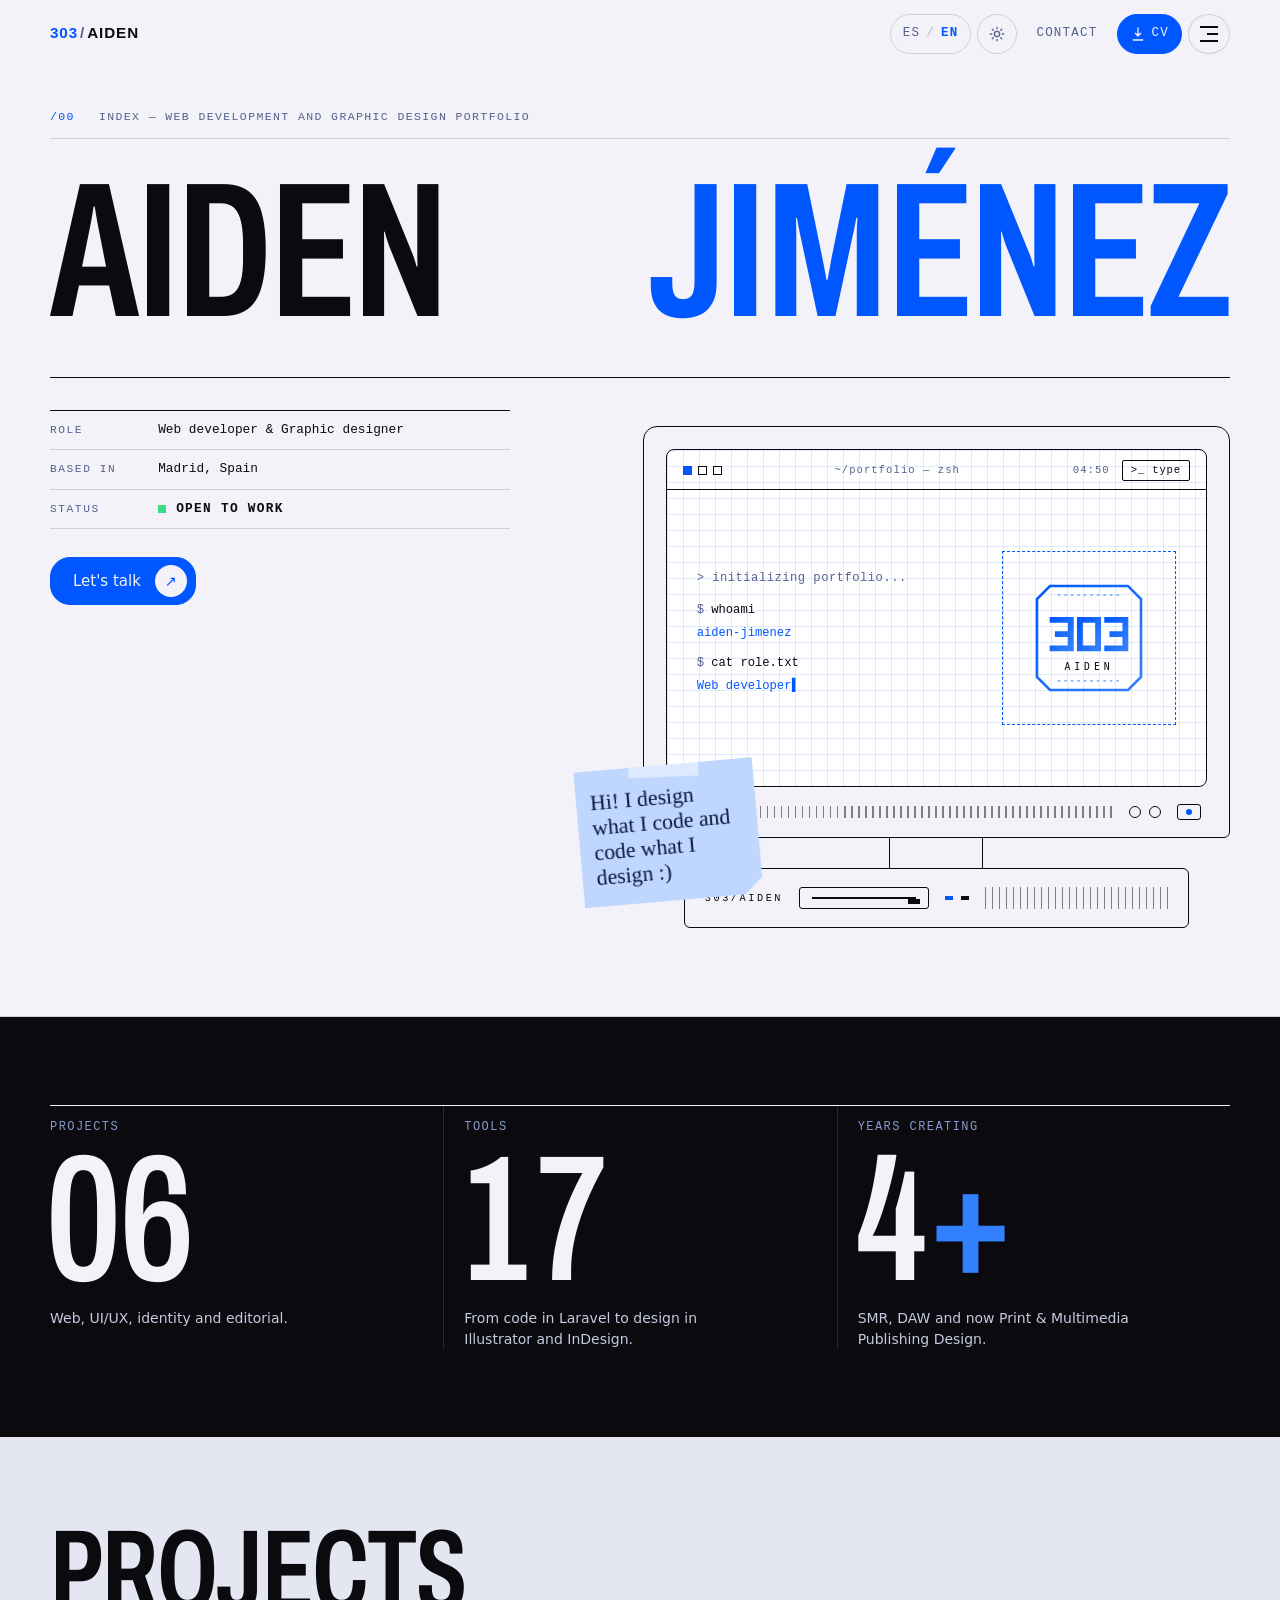
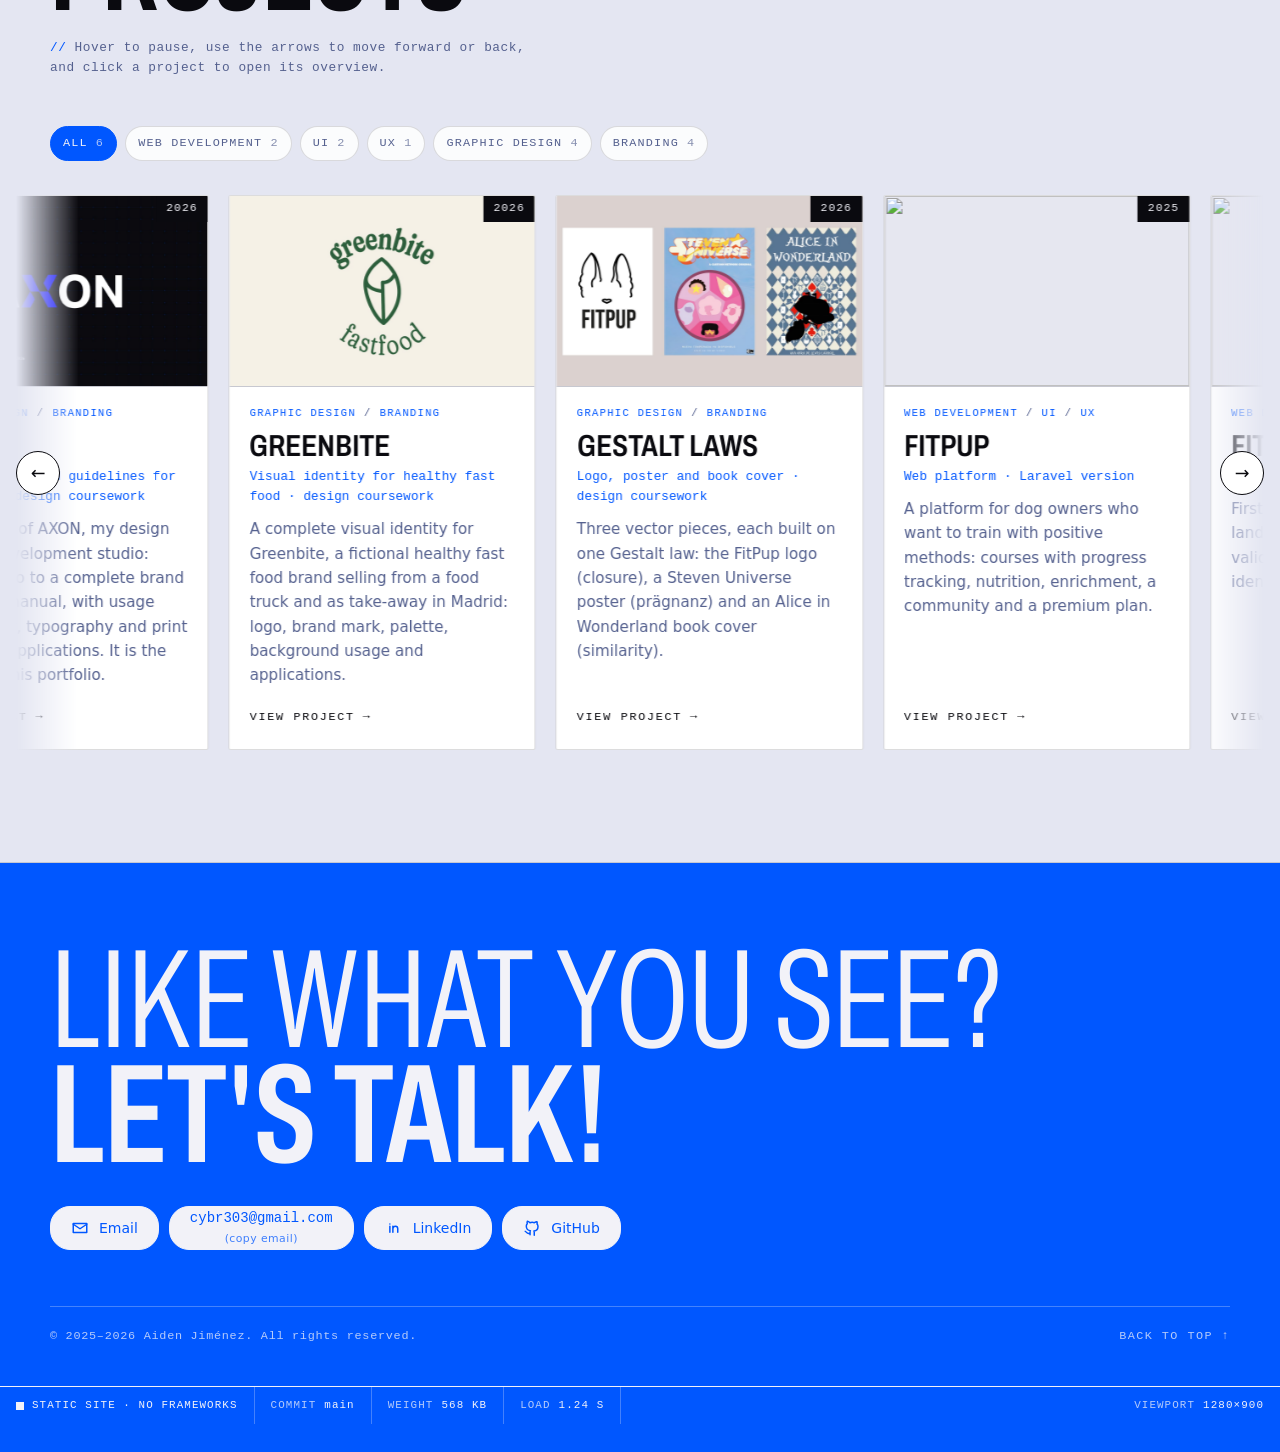
==== commit ce688c55: "Quita los índices de sección en todas las páginas Co-Authored-By: Claude Opus 5.5 <noreply@anthropic" ====
--- a/index.html
+++ b/index.html
@@ -10,9 +10,9 @@
     <meta property="og:image" content="img/projects/fitpup-laravel/cover.jpg">
     <!-- Aplica el tema antes de pintar para evitar un parpadeo (claro por defecto) -->
     <script>(function(){var t;try{t=localStorage.getItem("portfolio-theme")}catch(e){}if(t!=="dark")document.documentElement.dataset.theme="light"})()</script>
-    <link rel="icon" href="img/battery.svg?v=22" type="image/svg+xml">
+    <link rel="icon" href="img/battery.svg?v=23" type="image/svg+xml">
     <link rel="preload" href="fonts/archivo-latin-wdth-normal.woff2" as="font" type="font/woff2" crossorigin>
-    <link rel="stylesheet" href="css/style.css?v=22">
+    <link rel="stylesheet" href="css/style.css?v=23">
     <title>303/AIDEN - Portfolio</title>
 </head>
 
@@ -64,8 +64,8 @@
                                             <p class="term term--out hero-titles"><span data-typed></span><span class="caret">▍</span></p>
                                         </div>
                                         <div class="screen-logo">
-                                            <img class="screen-logo__light" src="img/logo.svg?v=22" alt="" width="200" height="200">
-                                            <img class="screen-logo__ink" src="img/logo-ink.svg?v=22" alt="" width="200" height="200">
+                                            <img class="screen-logo__light" src="img/logo.svg?v=23" alt="" width="200" height="200">
+                                            <img class="screen-logo__ink" src="img/logo-ink.svg?v=23" alt="" width="200" height="200">
                                         </div>
                                     </div>
                                 </div>
@@ -125,11 +125,11 @@
 
     <div data-include="footer"></div>
 
-    <script src="data/profile.js?v=22"></script>
-    <script src="data/projects.js?v=22"></script>
-    <script src="js/i18n.js?v=22"></script>
-    <script src="js/main.js?v=22"></script>
-    <script src="js/sections.js?v=22"></script>
-    <script src="js/terminal.js?v=22"></script>
+    <script src="data/profile.js?v=23"></script>
+    <script src="data/projects.js?v=23"></script>
+    <script src="js/i18n.js?v=23"></script>
+    <script src="js/main.js?v=23"></script>
+    <script src="js/sections.js?v=23"></script>
+    <script src="js/terminal.js?v=23"></script>
 </body>
 </html>
--- a/css/style.css
+++ b/css/style.css
@@ -1390,13 +1390,8 @@
 .site-footer .btn:hover .btn__hint { color: #f2f2f8; }
 .site-footer ::selection { background: #f2f2f8; color: var(--signal); }
 
-/* ---------- Índices de sección: sin número ni línea; el recuento va pequeño junto al título ---------- */
-.section-index { border-bottom: 0; padding-bottom: 0; justify-content: flex-start; }
-.section-index span:first-child { color: var(--muted); }
-.section-head { display: grid; grid-template-columns: auto 1fr; column-gap: 14px; align-items: start; }
-.section-head > .section-index { grid-column: 2; grid-row: 1; margin: 0; padding-top: 0.5em; }
-.section-head > .section-title { grid-column: 1; grid-row: 1; }
-.section-head > :not(.section-index):not(.section-title) { grid-column: 1 / -1; }
+/* ---------- Índices de sección (/01 ··· recuento): fuera en todas las páginas ---------- */
+.section-index { display: none; }
 
 /* ---------- Móvil ---------- */
 @media (max-width: 1000px) {
@@ -1408,6 +1403,4 @@
   .metric + .metric { padding-left: 10px; }
   .metric__text { font-size: 0.8125rem; }
   .btn--lg { padding-left: 18px; }
-  .section-head { display: block; }
-  .section-head > .section-index { margin-bottom: 10px; padding-top: 0; }
-}
+}
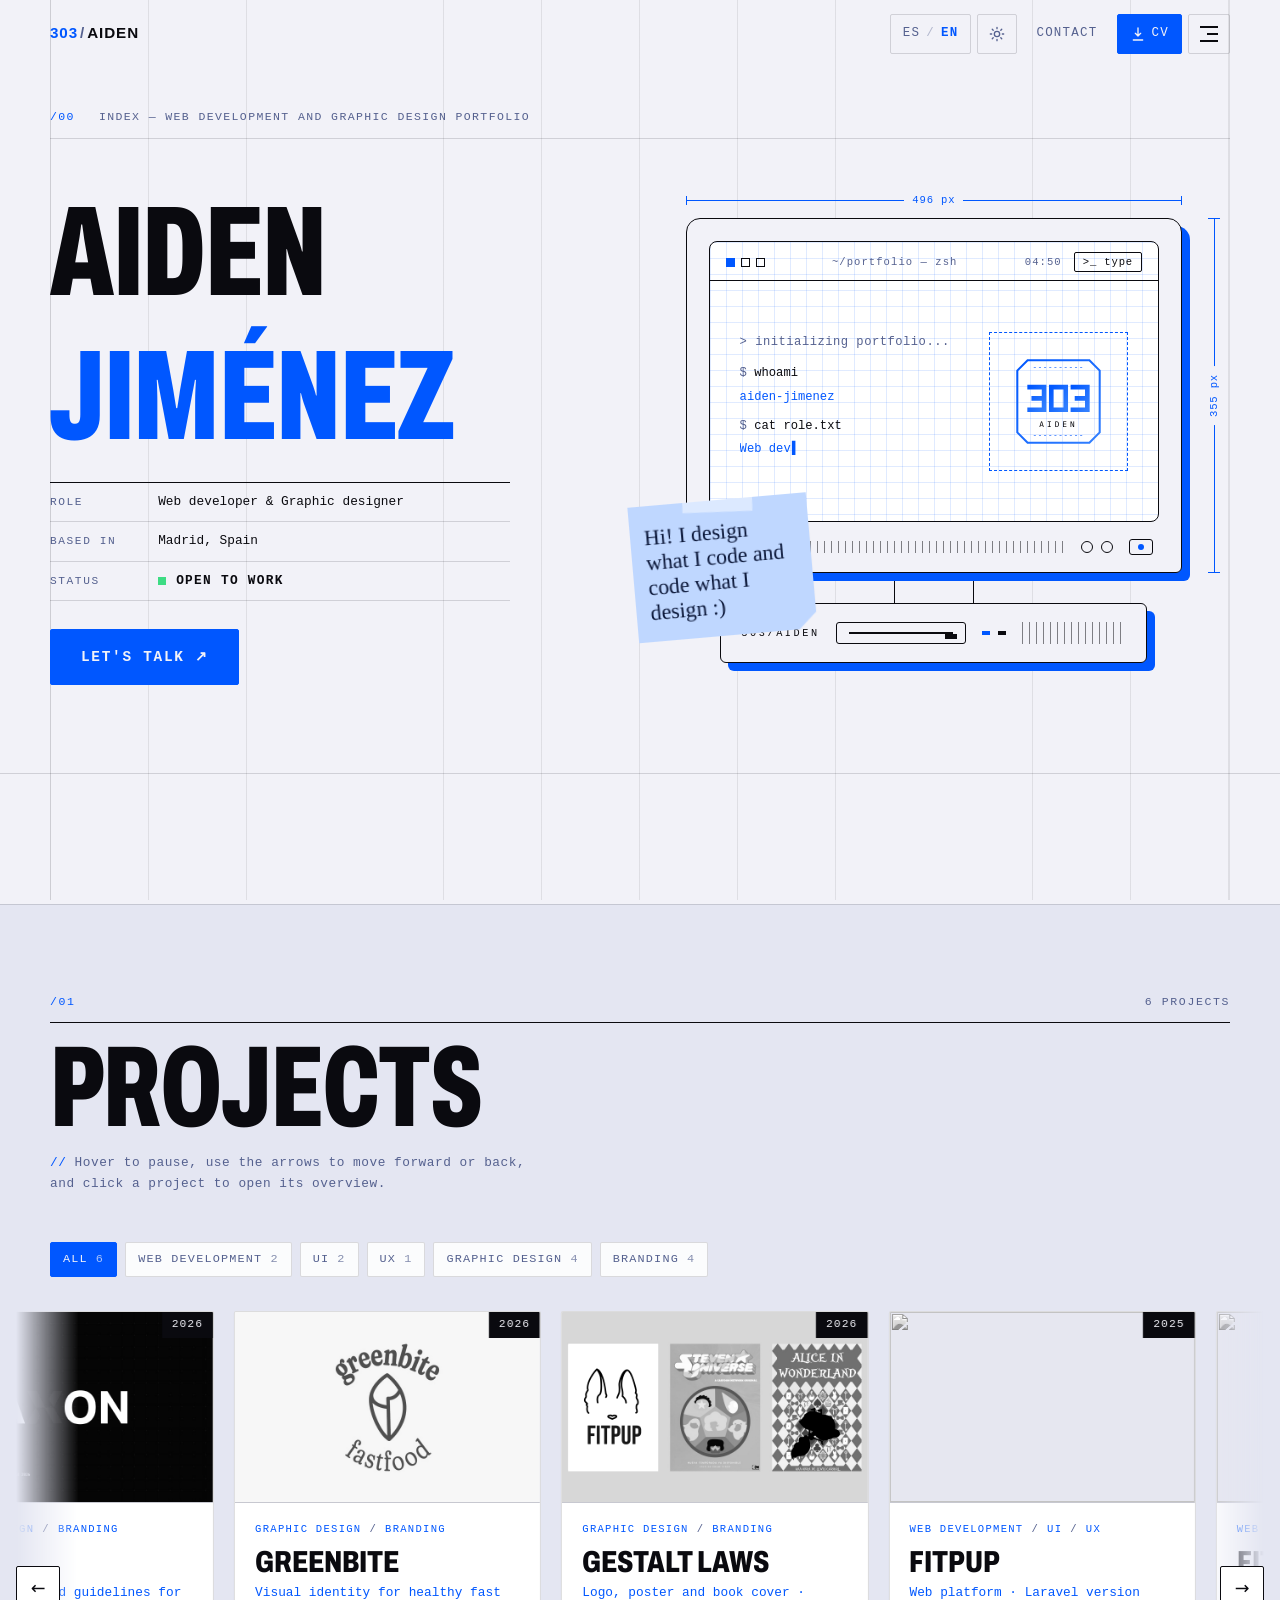
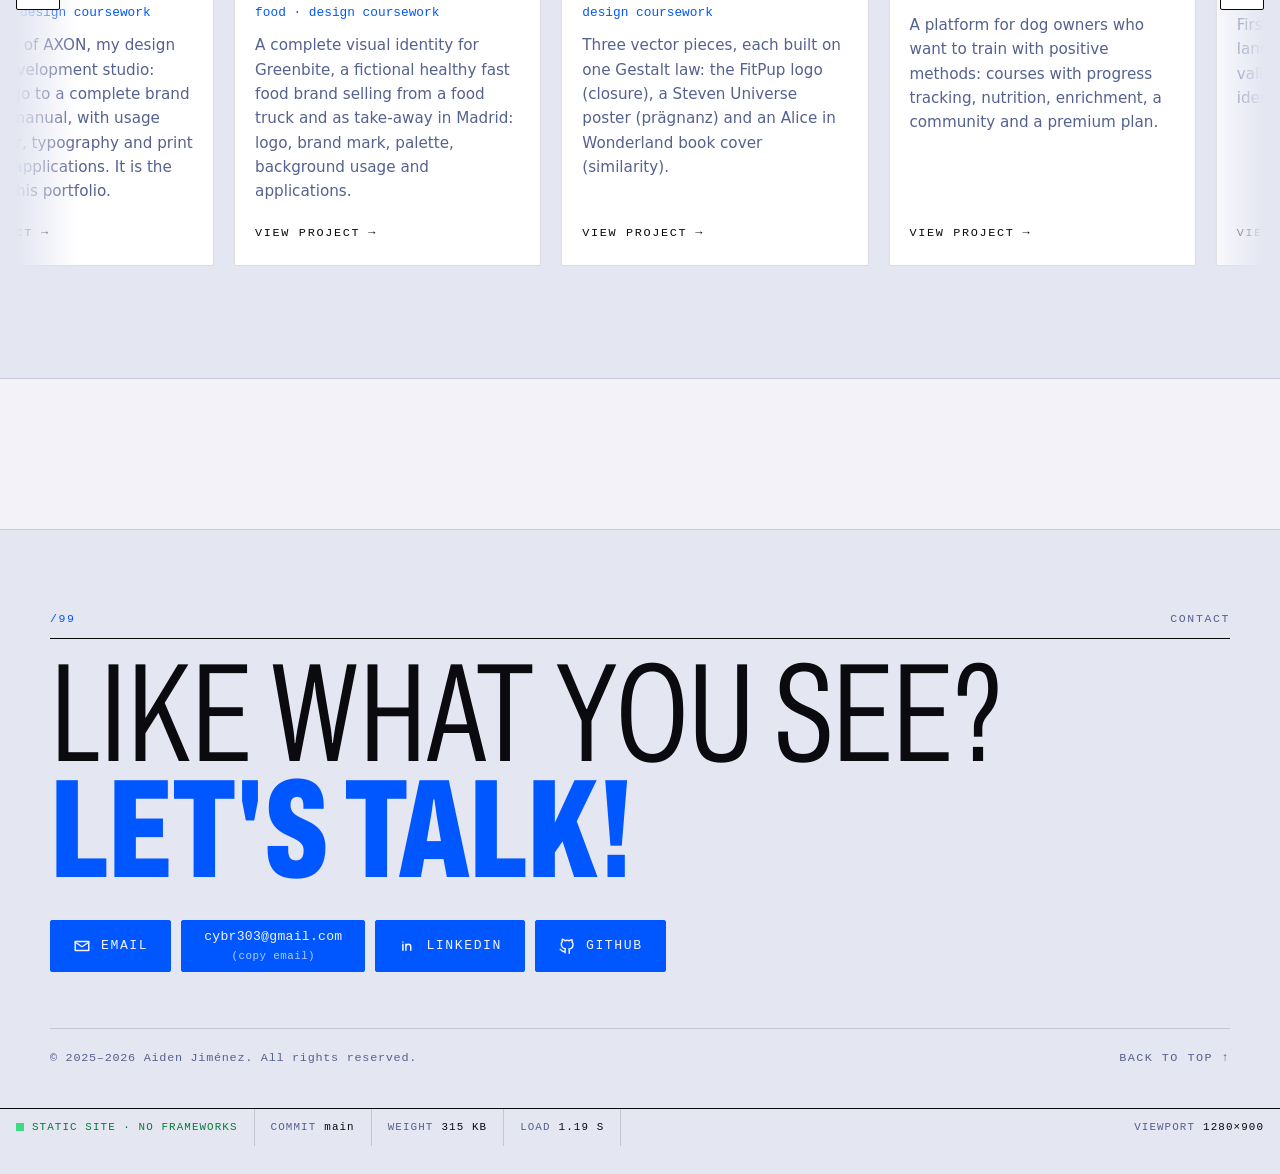
==== commit c935c417: "Merge pull request #5 from cybr303/claude/project-thread-gocos0 Nuevas funcionalidades: terminal, pá" ====
--- a/index.html
+++ b/index.html
@@ -10,13 +10,15 @@
     <meta property="og:image" content="img/projects/fitpup-laravel/cover.jpg">
     <!-- Aplica el tema antes de pintar para evitar un parpadeo (claro por defecto) -->
     <script>(function(){var t;try{t=localStorage.getItem("portfolio-theme")}catch(e){}if(t!=="dark")document.documentElement.dataset.theme="light"})()</script>
-    <link rel="icon" href="img/battery.svg?v=23" type="image/svg+xml">
+    <link rel="icon" href="img/battery.svg?v=19" type="image/svg+xml">
     <link rel="preload" href="fonts/archivo-latin-wdth-normal.woff2" as="font" type="font/woff2" crossorigin>
-    <link rel="stylesheet" href="css/style.css?v=23">
+    <link rel="stylesheet" href="css/style.css?v=19">
     <title>303/AIDEN - Portfolio</title>
 </head>
 
 <body data-page="home">
+    <div class="bg-fx" aria-hidden="true"><div class="bg-fx__cols"></div></div>
+
     <div data-include="header"></div>
 
     <main id="main">
@@ -29,11 +31,9 @@
                     <span data-i18n="hero.index"></span>
                 </div>
 
-                <!-- Nombre a escala de pared, a todo el ancho; el monitor va debajo sin taparlo -->
-                <h1 class="hero-name" id="hero-name" data-name></h1>
-
                 <div class="hero__grid">
                     <div class="hero__main">
+                        <h1 class="hero-name" id="hero-name" data-name></h1>
                         <p class="hero-role" data-role-visible></p>
 
                         <dl class="spec mono">
@@ -64,8 +64,8 @@
                                             <p class="term term--out hero-titles"><span data-typed></span><span class="caret">▍</span></p>
                                         </div>
                                         <div class="screen-logo">
-                                            <img class="screen-logo__light" src="img/logo.svg?v=23" alt="" width="200" height="200">
-                                            <img class="screen-logo__ink" src="img/logo-ink.svg?v=23" alt="" width="200" height="200">
+                                            <img class="screen-logo__light" src="img/logo.svg?v=19" alt="" width="200" height="200">
+                                            <img class="screen-logo__ink" src="img/logo-ink.svg?v=19" alt="" width="200" height="200">
                                         </div>
                                     </div>
                                 </div>
@@ -89,15 +89,11 @@
                                 <span class="computer-case__vents"></span>
                             </div>
                         </div>
+                        <!-- Cotas reales del monitor (las mide js/sections.js) -->
+                        <span class="dim dim--w mono" aria-hidden="true"><span data-dim-w></span></span>
+                        <span class="dim dim--h mono" aria-hidden="true"><span data-dim-h></span></span>
                     </figure>
                 </div>
-            </div>
-        </section>
-
-        <!-- ============ CIFRAS ============ -->
-        <section class="metrics section--dark" data-i18n-attr="aria-label:metrics.label">
-            <div class="container">
-                <dl class="metrics__grid" data-metrics></dl>
             </div>
         </section>
 
@@ -105,7 +101,7 @@
         <section class="section section--projects section--band" id="projects" aria-labelledby="projects-title">
             <div class="container">
                 <header class="section-head" data-reveal>
-                    <p class="section-index mono" aria-hidden="true"><span data-project-count></span></p>
+                    <p class="section-index mono" aria-hidden="true"><span>/01</span><span data-project-count></span></p>
                     <h2 class="section-title" id="projects-title" data-reveal data-scramble><span data-i18n="projects.heading"></span></h2>
                     <p class="section-intro" data-i18n="projects.intro"></p>
                 </header>
@@ -125,11 +121,11 @@
 
     <div data-include="footer"></div>
 
-    <script src="data/profile.js?v=23"></script>
-    <script src="data/projects.js?v=23"></script>
-    <script src="js/i18n.js?v=23"></script>
-    <script src="js/main.js?v=23"></script>
-    <script src="js/sections.js?v=23"></script>
-    <script src="js/terminal.js?v=23"></script>
+    <script src="data/profile.js?v=19"></script>
+    <script src="data/projects.js?v=19"></script>
+    <script src="js/i18n.js?v=19"></script>
+    <script src="js/main.js?v=19"></script>
+    <script src="js/sections.js?v=19"></script>
+    <script src="js/terminal.js?v=19"></script>
 </body>
 </html>
--- a/css/style.css
+++ b/css/style.css
@@ -52,9 +52,6 @@
   --f-hand: "Caveat", "Comic Sans MS", cursive;
 
   --radius: 2px;
-  --r-btn: 20px;              /* botones píldora (guía editorial) */
-  --r-pill: 999px;            /* etiquetas, filtros y controles compactos */
-  --t-weight: 600;            /* la escala hace el trabajo, no el grosor */
   --border: 1.5px;
   --header-h: 68px;
   --ease: cubic-bezier(0.2, 0.8, 0.2, 1);
@@ -213,6 +210,7 @@
   position: absolute; top: calc(var(--header-h) - 2px); right: max(16px, calc((100% - var(--container)) / 2));
   width: min(300px, calc(100vw - 32px)); padding: 8px;
   background: var(--surface-solid); border: var(--border) solid var(--line); border-top: 3px solid var(--signal);
+  box-shadow: 8px 8px 0 var(--signal);
   opacity: 0; transform: translateY(-8px); transition: opacity 0.22s var(--ease), transform 0.22s var(--ease);
 }
 .site-menu.is-open { opacity: 1; transform: none; }
@@ -234,6 +232,10 @@
 }
 .btn svg { width: 18px; height: 18px; fill: none; stroke: currentColor; stroke-width: 2; stroke-linecap: round; stroke-linejoin: round; }
 .btn--primary { background: var(--signal); color: var(--on-signal); --b: var(--signal); }
+/* Hover brutalista: el botón se desplaza y deja una sombra dura, sin brillos */
+.btn { transition: background 0.2s, color 0.2s, border-color 0.2s, box-shadow 0.2s, transform 0.2s; }
+.btn:hover { transform: translate(-3px, -3px); box-shadow: 3px 3px 0 var(--text); }
+.btn:active { transform: none; box-shadow: none; }
 .btn--primary:hover { background: var(--signal); --b: var(--text); }
 .btn--ghost { color: var(--text); background: var(--surface); }
 .btn--ghost:hover { --b: var(--accent); color: var(--accent); }
@@ -264,7 +266,7 @@
 .section-head .techbar { margin-bottom: 14px; }
 .kicker { color: var(--accent); font-family: var(--f-mono); font-size: 0.8rem; letter-spacing: 0.2em; margin-bottom: 8px; }
 .section-title {
-  font-family: var(--f-title); font-weight: var(--t-weight); font-stretch: 62%; text-transform: uppercase;
+  font-family: var(--f-title); font-weight: 800; font-stretch: 62%; text-transform: uppercase;
   font-size: clamp(3.2rem, 9vw, 7.5rem); letter-spacing: -0.005em; line-height: 0.82; color: var(--text);
   display: inline-block; min-height: 0.82em;
 }
@@ -338,7 +340,7 @@
 
 /* Nombre gigante: Archivo estrecha; cada letra se ensancha al acercar el cursor */
 .hero-name {
-  font-family: var(--f-title); font-weight: var(--t-weight); font-stretch: 62%; text-transform: uppercase;
+  font-family: var(--f-title); font-weight: 800; font-stretch: 62%; text-transform: uppercase;
   font-size: clamp(4rem, 10vw, 9.6rem); line-height: 0.9; letter-spacing: -0.01em; color: var(--text);
   display: flex; flex-direction: column; gap: 0.16em; animation: fade-up 0.8s var(--ease) both;
 }
@@ -358,7 +360,7 @@
 .status-dot { width: 8px; height: 8px; flex: none; background: var(--open); animation: blink 2s steps(1) infinite; }
 
 /* ---------- Máquina (monitor + torre), con cotas y anotaciones ---------- */
-.machine { position: relative; margin: 0; }
+.machine { position: relative; margin: 0; padding: 0 48px 0 0; }
 .monitor { position: relative; animation: rise 1s var(--ease) both; }
 @keyframes rise { from { opacity: 0; transform: translateY(40px); } }
 @keyframes fade-up { from { opacity: 0; transform: translateY(12px); } }
@@ -367,7 +369,7 @@
 /* Monitor redibujado como plano técnico: línea fina y sombra dura en Signal Blue */
 .monitor__bezel {
   position: relative; padding: 22px 22px 0; border-radius: 14px 14px 6px 6px;
-  background: var(--bg); border: 1.5px solid var(--text);
+  background: var(--bg); border: 1.5px solid var(--text); box-shadow: 8px 8px 0 var(--signal);
 }
 .monitor__screen {
   position: relative; overflow: hidden; border-radius: 8px; aspect-ratio: 16 / 10; color: var(--text);
@@ -423,7 +425,7 @@
 .monitor__neck { width: 16%; height: 30px; margin-inline: auto; border-inline: 1.5px solid var(--text); }
 .computer-case {
   display: flex; align-items: center; gap: 16px; width: 86%; height: 60px; margin-inline: auto; padding: 0 20px;
-  border-radius: 6px; background: var(--bg); border: 1.5px solid var(--text);
+  border-radius: 6px; background: var(--bg); border: 1.5px solid var(--text); box-shadow: 8px 8px 0 var(--signal);
 }
 .computer-case__label { font-size: 0.64rem; letter-spacing: 0.25em; color: var(--text); }
 .computer-case__floppy { position: relative; width: 130px; height: 22px; border-radius: 3px; border: 1.5px solid var(--text); }
@@ -434,6 +436,17 @@
 .computer-case__leds i:nth-child(2) { background: var(--text); animation: blink 1.4s steps(1) infinite; }
 .computer-case__vents { height: 22px; }
 
+/* Cotas con el tamaño real del monitor en píxeles (las mide js/sections.js) */
+.dim { position: absolute; font-size: 0.66rem; letter-spacing: 0.08em; color: var(--accent); }
+.dim::before { content: ""; position: absolute; border: 0 solid var(--accent); }
+.dim--w { left: 0; right: 48px; top: -26px; text-align: center; }
+.dim--w::before { left: 0; right: 0; top: 50%; border-top-width: 1px; z-index: -1; }
+.dim--w > span, .dim--h > span { background: var(--bg); padding: 0 8px; position: relative; }
+.dim--w::after { content: ""; position: absolute; inset: 4px 0; border-inline: 1px solid var(--accent); }
+.dim--h { right: 8px; top: 0; height: var(--bezel-h, 66%); width: 16px; display: flex; align-items: center; justify-content: center; }
+.dim--h::before { top: 0; bottom: 0; left: 50%; border-left-width: 1px; }
+.dim--h::after { content: ""; position: absolute; inset: 0 2px; border-block: 1px solid var(--accent); }
+.dim--h > span { writing-mode: vertical-rl; transform: rotate(180deg); padding: 8px 0; }
 .hero__main { position: relative; z-index: 1; }
 
 /* Post-it: lo único hecho "a mano", a propósito */
@@ -488,11 +501,11 @@
   background: var(--surface-solid); border: var(--border) solid var(--line); border-radius: var(--radius);
   overflow: hidden; transition: border-color 0.3s, box-shadow 0.35s;
 }
-.project-card:hover { border-color: var(--text); }
+.project-card:hover { border-color: var(--text); box-shadow: 8px 8px 0 var(--signal); }
 .project-card__link { display: flex; flex-direction: column; height: 100%; text-decoration: none; position: relative; z-index: 1; }
 .project-card__media { position: relative; aspect-ratio: 16 / 10; overflow: hidden; background: var(--bg-2); border-bottom: var(--border) solid var(--line); }
-.project-card__media img { width: 100%; height: 100%; object-fit: cover; object-position: top; transition: transform 0.6s var(--ease); }
-.project-card:hover .project-card__media img { transform: scale(1.03); }
+.project-card__media img { width: 100%; height: 100%; object-fit: cover; object-position: top; transition: transform 0.6s var(--ease), filter 0.4s; filter: grayscale(1) contrast(1.05); }
+.project-card:hover .project-card__media img { transform: scale(1.03); filter: none; }
 .project-card__year {
   position: absolute; z-index: 1; top: 0; right: 0; padding: 4px 10px;
   font-size: 0.7rem; letter-spacing: 0.1em; background: var(--text); color: var(--bg);
@@ -502,7 +515,7 @@
 .tags { gap: 0; }
 .tags li { font-family: var(--f-mono); font-size: 0.66rem; text-transform: uppercase; letter-spacing: 0.12em; color: var(--accent); }
 .tags li + li::before { content: "/"; color: var(--muted); margin-inline: 8px; }
-.project-card__title { font-family: var(--f-title); font-weight: var(--t-weight); font-stretch: 75%; font-size: 1.9rem; line-height: 0.95; text-transform: uppercase; transition: font-stretch 0.4s var(--ease); }
+.project-card__title { font-family: var(--f-title); font-weight: 800; font-stretch: 75%; font-size: 1.9rem; line-height: 0.95; text-transform: uppercase; transition: font-stretch 0.4s var(--ease); }
 .project-card:hover .project-card__title { font-stretch: 100%; }
 .project-card__sub { color: var(--accent); font-size: 0.8rem; font-family: var(--f-mono); }
 .project-card__summary { color: var(--muted); font-size: 0.95rem; margin-top: 4px; }
@@ -517,7 +530,7 @@
 .about-section { position: relative; }
 .about { display: grid; grid-template-columns: 1.15fr 0.85fr; gap: clamp(32px, 6vw, 80px); align-items: start; }
 .about__hello {
-  font-family: var(--f-title); font-weight: var(--t-weight); font-stretch: 62%; text-transform: uppercase;
+  font-family: var(--f-title); font-weight: 800; font-stretch: 62%; text-transform: uppercase;
   font-size: clamp(3.6rem, 9vw, 8rem); line-height: 0.9; color: var(--text);
   transition: font-stretch 0.5s var(--ease);
 }
@@ -531,13 +544,13 @@
 .stat { padding: 12px 16px 0 0; display: flex; flex-direction: column-reverse; gap: 4px; }
 .stat + .stat { padding-left: 16px; border-left: 1px solid var(--line); }
 .stat dt { color: var(--muted); font-family: var(--f-mono); font-size: 0.66rem; letter-spacing: 0.14em; text-transform: uppercase; }
-.stat dd { margin: 0; font-family: var(--f-title); font-weight: var(--t-weight); font-stretch: 62%; font-size: clamp(2.6rem, 5vw, 3.6rem); color: var(--text); line-height: 0.9; }
+.stat dd { margin: 0; font-family: var(--f-title); font-weight: 800; font-stretch: 62%; font-size: clamp(2.6rem, 5vw, 3.6rem); color: var(--text); line-height: 0.9; }
 
 /* Foto con sombra dura, etiquetas planas y ficha de contacto */
 .about-photo { position: relative; margin: 0; }
 .about-photo__stack { position: relative; }
 .about-photo__block { display: none; }
-.about-photo__frame { position: relative; aspect-ratio: 4 / 5; overflow: hidden; background: var(--surface-solid); border: 1.5px solid var(--text); }
+.about-photo__frame { position: relative; aspect-ratio: 4 / 5; overflow: hidden; background: var(--surface-solid); border: 1.5px solid var(--text); box-shadow: 10px 10px 0 var(--signal); }
 .about-photo__circle { position: absolute; left: 50%; top: 42%; width: 78%; aspect-ratio: 1; border-radius: 50%; border: 1.5px dashed var(--accent); transform: translate(-50%, -50%); }
 .about-photo__frame img { position: relative; width: 100%; height: 100%; object-fit: cover; }
 .corner { position: absolute; width: 18px; height: 18px; border: 0 solid var(--accent); z-index: 1; transition: width 0.3s var(--ease), height 0.3s var(--ease); }
@@ -570,7 +583,7 @@
 .process__seg { fill: var(--signal); transition: fill 0.3s; }
 .process__seg-icon { color: #f2f2f8; }
 .process__core { fill: var(--bg); stroke: var(--text); stroke-width: 1.5; }
-.process__core-text { font-family: var(--f-title); font-weight: var(--t-weight); font-stretch: 62%; font-size: 30px; fill: var(--text); }
+.process__core-text { font-family: var(--f-title); font-weight: 800; font-stretch: 62%; font-size: 30px; fill: var(--text); }
 .process__dot { fill: var(--bg); stroke: var(--accent); stroke-width: 1.5; }
 .process__line { stroke: var(--accent); stroke-width: 1; stroke-dasharray: 4 5; fill: none; animation: dash 1.2s linear infinite; }
 @keyframes dash { to { stroke-dashoffset: -18; } }
@@ -583,7 +596,7 @@
 }
 .process__num { flex: none; width: 3ch; color: var(--accent); font-size: 0.8rem; font-weight: 600; }
 .process__icon { display: none; color: var(--accent); }
-.process__step h3 { font-family: var(--f-title); font-weight: var(--t-weight); font-stretch: 75%; font-size: 1.35rem; text-transform: uppercase; margin-bottom: 2px; transition: font-stretch 0.4s var(--ease); }
+.process__step h3 { font-family: var(--f-title); font-weight: 800; font-stretch: 75%; font-size: 1.35rem; text-transform: uppercase; margin-bottom: 2px; transition: font-stretch 0.4s var(--ease); }
 .process__step:hover h3 { font-stretch: 100%; }
 .process__step p { color: var(--muted); font-size: 0.92rem; line-height: 1.45; }
 
@@ -620,7 +633,7 @@
 .soft-list li:hover { color: var(--accent); padding-left: 8px; }
 .sub-title--spaced { margin-top: 40px; }
 .lang-list li { display: flex; justify-content: space-between; align-items: baseline; padding: 10px 0; border-bottom: 1px solid var(--line); }
-.lang-list strong { font-family: var(--f-title); font-weight: var(--t-weight); font-stretch: 75%; font-size: 1.3rem; text-transform: uppercase; }
+.lang-list strong { font-family: var(--f-title); font-weight: 800; font-stretch: 75%; font-size: 1.3rem; text-transform: uppercase; }
 .lang-list .mono { color: var(--accent); font-size: 0.75rem; letter-spacing: 0.08em; text-transform: uppercase; }
 
 /* ==========================================================================
@@ -629,7 +642,7 @@
 .timeline { display: grid; border-top: 1px solid var(--text); }
 .tl-item { position: relative; padding: 20px 0; border-bottom: 1px solid var(--line); transition: background 0.2s; }
 .tl-item__row { display: flex; align-items: baseline; gap: 14px; }
-.tl-item__title { font-family: var(--f-title); font-weight: var(--t-weight); font-stretch: 75%; font-size: clamp(1.4rem, 2.6vw, 1.9rem); text-transform: uppercase; line-height: 1; transition: font-stretch 0.4s var(--ease); }
+.tl-item__title { font-family: var(--f-title); font-weight: 800; font-stretch: 75%; font-size: clamp(1.4rem, 2.6vw, 1.9rem); text-transform: uppercase; line-height: 1; transition: font-stretch 0.4s var(--ease); }
 .tl-item:hover .tl-item__title { font-stretch: 100%; }
 .tl-item__leader { flex: 1; min-width: 24px; border-bottom: 1px dotted var(--muted); transform: translateY(-4px); }
 .tl-item__date { font-size: 0.78rem; color: var(--text); white-space: nowrap; letter-spacing: 0.04em; font-variant-numeric: tabular-nums; }
@@ -644,9 +657,10 @@
    COSAS QUE ME GUSTAN
    ========================================================================== */
 .hobby { flex: 0 0 clamp(220px, 19vw, 280px); position: relative; overflow: hidden; border: 1.5px solid var(--text); background: var(--surface-solid); }
-.hobby img { width: 100%; aspect-ratio: 4 / 5; object-fit: cover; }
+.hobby img { width: 100%; aspect-ratio: 4 / 5; object-fit: cover; filter: grayscale(1) contrast(1.05); transition: filter 0.4s; }
+.hobby:hover img { filter: none; }
 .hobby__caption { padding: 14px 16px 16px; border-top: 1.5px solid var(--text); }
-.hobby__title { font-family: var(--f-title); font-weight: var(--t-weight); font-stretch: 75%; font-size: 1.25rem; text-transform: uppercase; margin-bottom: 4px; }
+.hobby__title { font-family: var(--f-title); font-weight: 800; font-stretch: 75%; font-size: 1.25rem; text-transform: uppercase; margin-bottom: 4px; }
 .hobby__text { color: var(--muted); font-size: 0.88rem; line-height: 1.45; }
 
 /* ==========================================================================
@@ -660,7 +674,7 @@
 :root[data-theme="light"] .site-footer .btn:hover { background: #3380ff; --b: #3380ff; color: var(--on-signal); }
 :root[data-theme="light"] .site-footer .btn__hint { color: #cce0ff; }
 .footer-panel { display: inline-block; padding: clamp(20px, 3vw, 32px) clamp(22px, 3.5vw, 40px); }
-.footer-title { font-family: var(--f-title); font-weight: var(--t-weight); font-stretch: 62%; text-transform: uppercase; font-size: clamp(3.4rem, 11vw, 9.5rem); line-height: 0.82; display: flex; flex-direction: column; }
+.footer-title { font-family: var(--f-title); font-weight: 800; font-stretch: 62%; text-transform: uppercase; font-size: clamp(3.4rem, 11vw, 9.5rem); line-height: 0.82; display: flex; flex-direction: column; }
 .footer-title__a { color: var(--text); font-weight: 300; }
 .footer-title__b { transition: font-stretch 0.5s var(--ease); }
 .footer-title:hover .footer-title__b { font-stretch: 125%; }
@@ -702,7 +716,7 @@
 .pj-crumb { display: flex; flex-wrap: wrap; gap: 6px 18px; font-size: 0.72rem; letter-spacing: 0.14em; text-transform: uppercase; color: var(--muted); }
 .pj-crumb span:first-child { color: var(--accent); }
 .pj-title {
-  font-family: var(--f-title); font-weight: var(--t-weight); font-stretch: 62%; text-transform: uppercase;
+  font-family: var(--f-title); font-weight: 800; font-stretch: 62%; text-transform: uppercase;
   font-size: clamp(3.6rem, 13vw, 9rem); line-height: 0.82; letter-spacing: -0.005em; color: var(--text); overflow-wrap: anywhere;
 }
 .pj-sub { color: var(--accent); font-size: 0.85rem; letter-spacing: 0.04em; }
@@ -729,7 +743,7 @@
 /* Secciones numeradas */
 .pj-sec { margin-top: clamp(64px, 10vw, 112px); }
 .pj-h2 {
-  font-family: var(--f-title); font-weight: var(--t-weight); font-stretch: 62%; text-transform: uppercase;
+  font-family: var(--f-title); font-weight: 800; font-stretch: 62%; text-transform: uppercase;
   font-size: clamp(2.2rem, 6vw, 4.2rem); line-height: 0.88; margin: 0 0 clamp(24px, 4vw, 40px); text-wrap: balance;
 }
 .pj-cols { display: grid; grid-template-columns: minmax(0, 1fr) minmax(0, 1fr); gap: clamp(24px, 5vw, 56px); align-items: start; }
@@ -750,7 +764,7 @@
 .pj-node { position: relative; padding: 16px; border: 1px solid rgb(242 242 248 / 0.55); background: rgb(10 10 15 / 0.22); min-width: 0; }
 .pj-node::after { content: "+"; position: absolute; top: -10px; right: -6px; font-family: var(--f-mono); font-size: 14px; }
 .pj-node__id { display: block; font-size: 0.66rem; letter-spacing: 0.14em; text-transform: uppercase; color: rgb(242 242 248 / 0.7); margin-bottom: 6px; }
-.pj-node h3 { font-family: var(--f-title); font-weight: var(--t-weight); font-stretch: 75%; text-transform: uppercase; font-size: 1.45rem; line-height: 1; margin: 0 0 10px; }
+.pj-node h3 { font-family: var(--f-title); font-weight: 800; font-stretch: 75%; text-transform: uppercase; font-size: 1.45rem; line-height: 1; margin: 0 0 10px; }
 .pj-node p { font-size: 0.9rem; color: rgb(242 242 248 / 0.88); }
 .pj-node__tags { display: flex; flex-wrap: wrap; gap: 6px; margin-top: 12px; }
 .pj-node__tags li { font-size: 0.66rem; padding: 2px 6px; border: 1px solid rgb(242 242 248 / 0.45); }
@@ -764,7 +778,7 @@
 .pj-ba__shot figcaption { display: grid; gap: 2px; margin-top: 10px; }
 .pj-ba__shot figcaption .mono { font-size: 0.72rem; color: var(--muted); letter-spacing: 0.04em; }
 .pj-ba__shot figcaption .mono:first-child { color: var(--accent); text-transform: uppercase; letter-spacing: 0.12em; }
-.pj-ba__shot strong { font-family: var(--f-title); font-weight: var(--t-weight); font-stretch: 75%; text-transform: uppercase; font-size: 1.3rem; line-height: 1.05; }
+.pj-ba__shot strong { font-family: var(--f-title); font-weight: 800; font-stretch: 75%; text-transform: uppercase; font-size: 1.3rem; line-height: 1.05; }
 .pj-ba__arrow { align-self: center; justify-self: center; width: 44px; height: 44px; display: grid; place-items: center; border: 1px solid var(--accent); color: var(--accent); font-size: 1.2rem; margin-top: -40px; }
 .pj-ba__delta { border-left: 1px solid var(--line); font-size: 0.76rem; letter-spacing: 0.04em; text-transform: uppercase; }
 .pj-ba__delta li { padding: 6px 0 6px 14px; line-height: 1.4; }
@@ -772,7 +786,7 @@
 
 /* Resultado */
 .pj-result {
-  font-family: var(--f-title); font-weight: var(--t-weight); font-stretch: 62%; text-transform: uppercase;
+  font-family: var(--f-title); font-weight: 800; font-stretch: 62%; text-transform: uppercase;
   font-size: clamp(2rem, 5vw, 3.4rem); line-height: 0.92; color: var(--accent); text-wrap: balance;
 }
 .pj-links { display: flex; flex-wrap: wrap; gap: 10px; margin-top: 24px; }
@@ -813,7 +827,7 @@
 .project-nav__ref { font-size: 0.68rem; letter-spacing: 0.12em; text-transform: uppercase; color: var(--muted); }
 .project-nav__link { display: flex; flex-direction: column; gap: 6px; padding: 20px 22px; border: var(--border) solid var(--line); text-decoration: none; background: var(--surface); transition: border-color 0.3s, box-shadow 0.3s; }
 .project-nav__link .mono { font-size: 0.72rem; letter-spacing: 0.14em; text-transform: uppercase; color: var(--muted); }
-.project-nav__link strong { font-family: var(--f-title); font-weight: var(--t-weight); font-stretch: 75%; font-size: 1.5rem; line-height: 1; text-transform: uppercase; }
+.project-nav__link strong { font-family: var(--f-title); font-weight: 800; font-stretch: 75%; font-size: 1.5rem; line-height: 1; text-transform: uppercase; }
 .project-nav__link:hover { border-color: var(--accent); }
 .project-nav__link:hover strong { color: var(--accent); }
 .project-nav__link--next { text-align: right; align-items: flex-end; }
@@ -838,6 +852,9 @@
   .header-link, .lang-toggle { padding: 0 9px; }
   .header-actions { gap: 4px; }
   .hero-name { font-size: clamp(3.6rem, 21vw, 6rem); }
+  .machine { padding-right: 0; }
+  .dim--h { display: none !important; }
+  .dim--w { right: 0; }
   .screen-body { grid-template-columns: 1fr 72px; }
   .screen-bar__clock { display: none; }
   .sticky-note { left: auto; right: -6px; bottom: -48px; width: 140px; font-size: 1.1rem; padding: 18px 12px 14px; }
@@ -965,7 +982,7 @@
 .monitor__screen--panic .screen-body { grid-template-columns: minmax(0, 2.6fr) minmax(0, 1fr); }
 /* En lugar del logo, el código del error en grande dentro del recuadro discontinuo */
 .e404__glyph { display: flex; flex-direction: column; align-items: center; justify-content: center; gap: 6px; padding: 8%; }
-.e404__glyph span { font-family: var(--f-title); font-weight: var(--t-weight); font-stretch: 62%; font-size: clamp(2rem, 4.4vw, 4.2rem); line-height: 0.85; }
+.e404__glyph span { font-family: var(--f-title); font-weight: 800; font-stretch: 62%; font-size: clamp(2rem, 4.4vw, 4.2rem); line-height: 0.85; }
 .e404__glyph small { font-size: 0.62rem; letter-spacing: 0.2em; opacity: 0.8; }
 /* Las líneas del terminal aparecen una a una, como un volcado de memoria */
 .monitor__screen--panic .term { animation: fade-up 0.4s var(--ease) both; }
@@ -985,7 +1002,7 @@
 /* Manual de marca vivo: todo usa los tokens de arriba; prefijo bm- para no chocar con .brand de la cabecera */
 .bm-intro__grid { display: grid; grid-template-columns: 1.15fr 0.85fr; gap: clamp(32px, 6vw, 80px); align-items: end; }
 .bm-intro__title {
-  font-family: var(--f-title); font-weight: var(--t-weight); font-stretch: 62%; text-transform: uppercase;
+  font-family: var(--f-title); font-weight: 800; font-stretch: 62%; text-transform: uppercase;
   font-size: clamp(3.6rem, 9vw, 8rem); line-height: 0.9; color: var(--text); transition: font-stretch 0.5s var(--ease);
 }
 .bm-intro__title:hover { font-stretch: 90%; }
@@ -1017,7 +1034,7 @@
 /* /01 Logo: versiones */
 .bm-versions { display: grid; grid-template-columns: repeat(2, minmax(0, 1fr)); gap: 20px; }
 .bm-version { position: relative; margin: 0; border: 1.5px solid var(--text); background: var(--surface-solid); transition: box-shadow 0.3s; }
-.bm-version.is-now { border-color: var(--signal); outline: 1.5px solid var(--signal); }
+.bm-version.is-now { box-shadow: 8px 8px 0 var(--signal); }
 .bm-version__art { aspect-ratio: 16 / 9; display: grid; place-items: center; }
 .bm-version__art img { width: clamp(110px, 32%, 200px); height: auto; }
 /* Fondos fijos de la paleta: cada versión se enseña sobre su fondo correcto, sea cual sea el tema */
@@ -1050,7 +1067,7 @@
 
 /* Página real del manual AXON (enlaza a la ficha) */
 .bm-ref { display: block; min-width: 0; text-decoration: none; border: 1px solid var(--line); background: var(--surface-solid); transition: border-color 0.2s, box-shadow 0.25s; }
-.bm-ref:hover { border-color: var(--text); }
+.bm-ref:hover { border-color: var(--text); box-shadow: 8px 8px 0 var(--signal); }
 .bm-ref img { width: 100%; height: auto; aspect-ratio: 1440 / 1018; object-fit: cover; }
 .bm-ref__cap { display: flex; justify-content: space-between; gap: 12px; padding: 8px 12px; border-top: 1px solid var(--line); font-size: 0.66rem; letter-spacing: 0.1em; text-transform: uppercase; color: var(--muted); }
 .bm-ref__cap span:first-child { color: var(--accent); white-space: nowrap; }
@@ -1064,11 +1081,11 @@
   border: 1.5px solid var(--text); border-radius: 0; background: var(--surface-solid); color: var(--text);
   transition: transform 0.2s, box-shadow 0.2s;
 }
-.bm-swatch:hover { border-color: var(--signal); }
+.bm-swatch:hover { transform: translate(-3px, -3px); box-shadow: 3px 3px 0 var(--text); }
 .bm-swatch:active { transform: none; box-shadow: none; }
 .bm-swatch__chip { display: block; width: 100%; height: 110px; background: var(--sw); border-bottom: 1.5px solid var(--text); transition: background-color 0.3s; }
 .bm-swatch__body { display: grid; gap: 4px; padding: 12px 14px 14px; }
-.bm-swatch__name { font-family: var(--f-title); font-weight: var(--t-weight); font-stretch: 75%; font-size: 1.35rem; line-height: 1; text-transform: uppercase; }
+.bm-swatch__name { font-family: var(--f-title); font-weight: 800; font-stretch: 75%; font-size: 1.35rem; line-height: 1; text-transform: uppercase; }
 .bm-swatch__role { font-size: 0.85rem; color: var(--muted); line-height: 1.3; }
 .bm-swatch__rows { display: grid; gap: 2px; margin-top: 8px; padding-top: 8px; border-top: 1px solid var(--line); font-size: 0.72rem; font-variant-numeric: tabular-nums; }
 .bm-swatch__rows b { display: inline-block; width: 4.5ch; font-weight: 400; letter-spacing: 0.08em; color: var(--muted); }
@@ -1077,7 +1094,7 @@
 .bm-axis { border: 1.5px solid var(--text); background: var(--surface-solid); overflow: hidden; }
 .bm-axis__head { display: flex; flex-wrap: wrap; justify-content: space-between; gap: 4px 12px; padding: 8px 12px; background: var(--signal); color: var(--on-signal); font-size: 0.7rem; letter-spacing: 0.12em; text-transform: uppercase; }
 .bm-axis__sample {
-  font-family: var(--f-title); font-weight: var(--t-weight); font-stretch: 62%; text-transform: uppercase;
+  font-family: var(--f-title); font-weight: 800; font-stretch: 62%; text-transform: uppercase;
   font-size: clamp(2.8rem, 9vw, 7.5rem); line-height: 0.9; padding: 28px 20px 24px; overflow-wrap: anywhere;
 }
 .bm-axis__controls { display: grid; grid-template-columns: minmax(0, 1fr) minmax(0, 1fr) auto; gap: 18px 28px; align-items: end; padding: 16px 20px; border-top: 1px solid var(--line); }
@@ -1227,7 +1244,7 @@
 .pj-cmp__cap--after { text-align: right; }
 .pj-cmp__cap .mono { font-size: 0.72rem; color: var(--muted); letter-spacing: 0.04em; }
 .pj-cmp__cap .mono:first-child { color: var(--accent); text-transform: uppercase; letter-spacing: 0.12em; }
-.pj-cmp__cap strong { font-family: var(--f-title); font-weight: var(--t-weight); font-stretch: 75%; text-transform: uppercase; font-size: 1.3rem; line-height: 1.05; }
+.pj-cmp__cap strong { font-family: var(--f-title); font-weight: 800; font-stretch: 75%; text-transform: uppercase; font-size: 1.3rem; line-height: 1.05; }
 
 /* Construcción del logo: retícula → medidas → trazo → relleno */
 .pj-build { display: grid; grid-template-columns: minmax(0, 620px) minmax(220px, 1fr); gap: clamp(24px, 4vw, 48px); align-items: end; }
@@ -1308,99 +1325,3 @@
 /* ===== ajustes: título de Proyectos y nombre ===== */
 /* El nombre del hero invita a tocarlo (cada letra se ensancha al acercar el cursor) */
 .hero-name { cursor: pointer; }
-
-/* ==========================================================================
-   REDISEÑO EDITORIAL — estructura de la guía AYOCIN con la paleta AXON
-   Escala antes que grosor, bandas de color como separador, tarjetas planas
-   sin sombra dura y botones píldora con la flecha en un círculo.
-   ========================================================================== */
-
-/* ---------- Banda oscura: redefine los tokens dentro, así cada componente se adapta solo ---------- */
-.section--dark {
-  --text: #f2f2f8; --text-2: #c5cae0; --muted: #8899cc; --accent: #3380ff; --accent-rgb: 51 128 255;
-  --bg: #0a0a0f; --bg-2: #10111a; --surface: rgb(18 20 32 / 0.78); --surface-solid: #12141f;
-  --line: rgb(136 153 204 / 0.22); --line-strong: rgb(51 128 255 / 0.6);
-  background: var(--bg); color: var(--text); color-scheme: dark;
-}
-:root:not([data-theme="light"]) .section--dark { --bg: #12141f; --surface-solid: #181b29; }
-#process.section--dark { border-block: 0; }
-
-/* ---------- Botones píldora ---------- */
-.btn {
-  border-radius: var(--r-btn); min-height: 44px; padding: 0 20px;
-  font-family: var(--f-sans); font-size: 0.875rem; font-weight: 500; letter-spacing: 0; text-transform: none;
-}
-.btn--lg { min-height: 48px; padding: 0 8px 0 22px; font-size: 0.9375rem; font-weight: 500; }
-.btn--primary:hover { background: #3380ff; --b: #3380ff; }
-/* Bolsillo de la flecha: círculo a la derecha que gira al pasar el ratón */
-.btn__arrow {
-  display: grid; place-items: center; width: 32px; height: 32px; margin-left: 4px; border-radius: 50%;
-  background: var(--on-signal); color: var(--signal); font-size: 0.9rem; line-height: 1;
-}
-.btn--ghost .btn__arrow { background: var(--text); color: var(--bg); }
-.btn--lg:hover .btn__arrow { transform: rotate(45deg); }
-.btn--copy { border-radius: var(--r-btn); }
-
-/* Controles compactos: píldoras y círculos */
-.header-link, .lang-toggle, .chip { border-radius: var(--r-pill); }
-.theme-toggle, .menu-btn, .icon-btn { border-radius: 50%; }
-.header-link--cv:hover { background: #3380ff; border-color: #3380ff; }
-.site-menu { border-top-width: var(--border); border-top-color: var(--line); }
-
-/* ---------- HOME: nombre a todo el ancho y el monitor debajo ---------- */
-body[data-page="home"] .hero { overflow-x: clip; }
-body[data-page="home"] .hero-name {
-  flex-direction: row; flex-wrap: nowrap; justify-content: space-between; gap: 0 0.2em;
-  font-size: clamp(3.6rem, 15vw, 14.6rem); line-height: 0.8; letter-spacing: -0.01em;
-  padding-top: clamp(20px, 3vw, 36px); cursor: pointer;
-}
-body[data-page="home"] .hero-name__line + .hero-name__line { padding-top: 0; }
-body[data-page="home"] .hero__grid {
-  grid-template-columns: minmax(0, 0.9fr) minmax(0, 1fr); align-items: end;
-  margin-top: clamp(24px, 4vw, 48px); padding-top: 0; border-top: 1.5px solid var(--text);
-}
-body[data-page="home"] .hero__main { padding-top: clamp(20px, 3vw, 32px); align-self: start; }
-body[data-page="home"] .machine { padding-top: clamp(28px, 4vw, 48px); }
-
-/* ---------- Banda de cifras (Archivo estrecha a escala de cartel) ---------- */
-.metrics { padding-block: clamp(48px, 7vw, 88px); }
-.metrics__grid { display: grid; grid-template-columns: repeat(3, minmax(0, 1fr)); margin: 0; border-top: 1px solid var(--text); }
-.metric { display: flex; flex-direction: column; padding: 12px 20px 0 0; min-width: 0; }
-.metric + .metric { padding-left: 20px; border-left: 1px solid var(--line); }
-.metric dt { order: 0; font-family: var(--f-mono); font-size: 0.75rem; letter-spacing: 0.12em; text-transform: uppercase; color: var(--muted); }
-.metric__n {
-  margin: 10px 0 14px -0.02em; font-family: var(--f-title); font-weight: var(--t-weight); font-stretch: 62%; font-size: clamp(4rem, 14vw, 12rem);
-  line-height: 0.82; letter-spacing: -0.01em; color: var(--text); font-variant-numeric: tabular-nums;
-}
-.metric__n i { font-style: normal; font-family: var(--f-title); font-stretch: 62%; color: var(--accent); }
-.metric__text { margin: 0; max-width: 32ch; font-size: 0.875rem; line-height: 1.45; color: var(--text-2); }
-.section--dark + .section--band { margin-top: 0; border-top: 0; }
-
-/* ---------- Contacto: banda Signal Blue en los dos temas ---------- */
-.site-footer, :root[data-theme="light"] .site-footer {
-  --text: #f2f2f8; --muted: rgb(242 242 248 / 0.75); --line: rgb(242 242 248 / 0.28); --accent: #f2f2f8; --open: #f2f2f8; --open-text: #f2f2f8;
-  background: var(--signal); color: var(--text); border-top: 0;
-}
-.footer-title__a { font-weight: 300; }
-/* En la home el contacto va pegado a la banda de proyectos */
-body[data-page="home"] .site-footer { margin-top: 0; }
-.site-footer .btn, :root[data-theme="light"] .site-footer .btn { background: #f2f2f8; color: var(--signal); --b: #f2f2f8; }
-.site-footer .btn:hover, :root[data-theme="light"] .site-footer .btn:hover { background: #0a0a0f; color: #f2f2f8; --b: #0a0a0f; }
-.site-footer .btn__hint, :root[data-theme="light"] .site-footer .btn__hint { color: var(--signal); opacity: 0.75; }
-.site-footer .btn:hover .btn__hint { color: #f2f2f8; }
-.site-footer ::selection { background: #f2f2f8; color: var(--signal); }
-
-/* ---------- Índices de sección (/01 ··· recuento): fuera en todas las páginas ---------- */
-.section-index { display: none; }
-
-/* ---------- Móvil ---------- */
-@media (max-width: 1000px) {
-  body[data-page="home"] .hero__grid { grid-template-columns: 1fr; }
-}
-@media (max-width: 720px) {
-  body[data-page="home"] .hero-name { flex-direction: column; font-size: clamp(3.6rem, 24vw, 7rem); line-height: 0.82; gap: 0.08em; }
-  .metric { padding-right: 10px; }
-  .metric + .metric { padding-left: 10px; }
-  .metric__text { font-size: 0.8125rem; }
-  .btn--lg { padding-left: 18px; }
-}
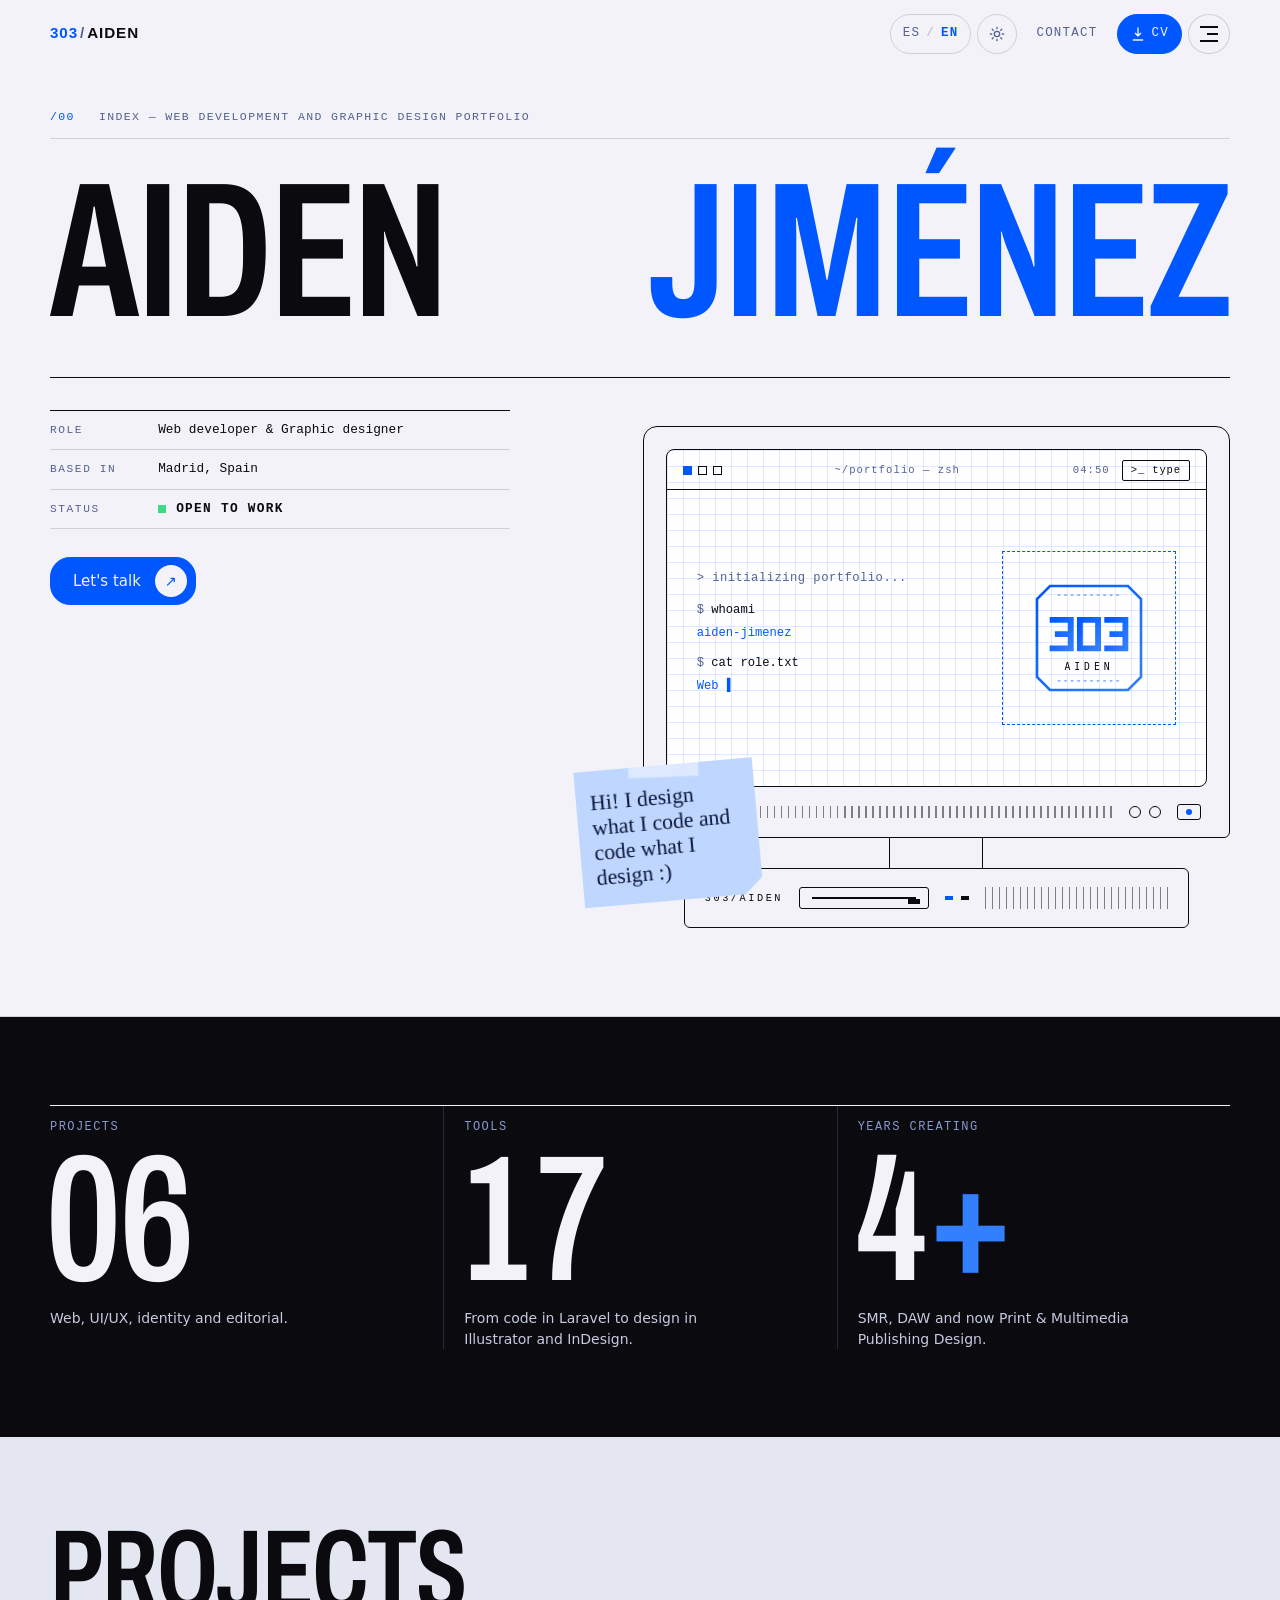
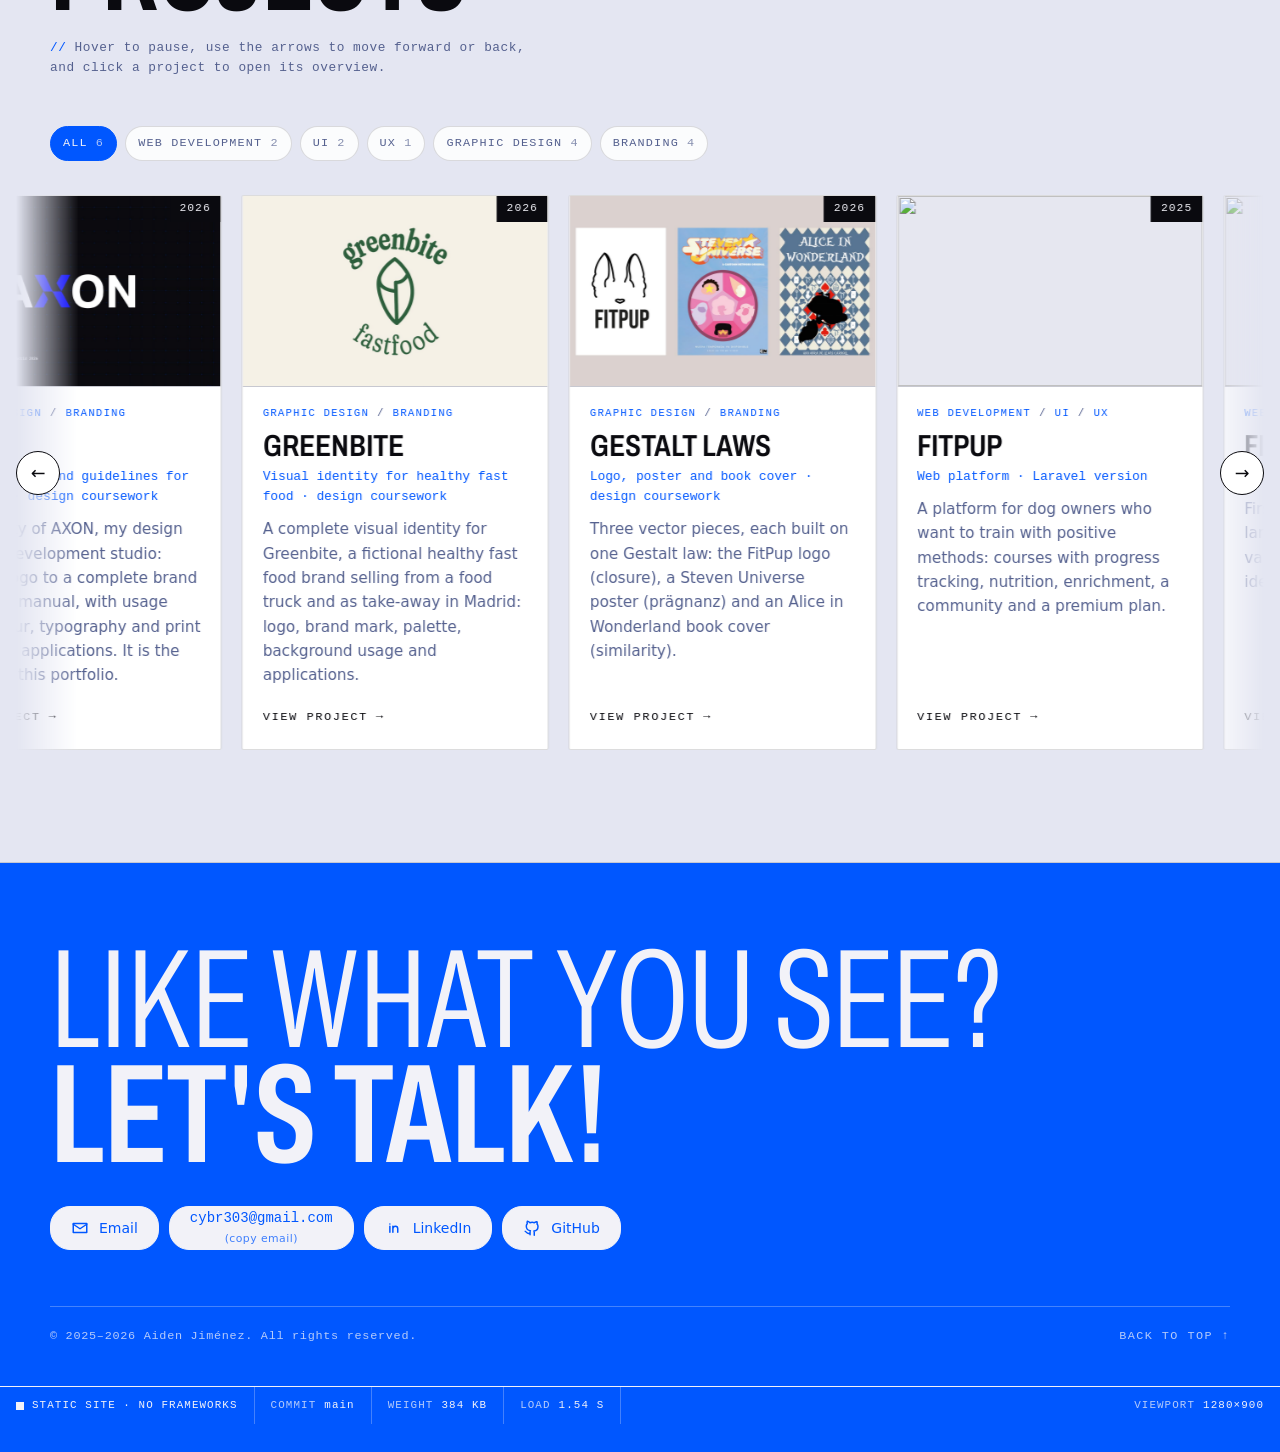
==== commit bd6133bf: "Merge pull request #6 from cybr303/claude/project-thread-h2oa0h Rediseño editorial con la guía de es" ====
--- a/index.html
+++ b/index.html
@@ -10,15 +10,13 @@
     <meta property="og:image" content="img/projects/fitpup-laravel/cover.jpg">
     <!-- Aplica el tema antes de pintar para evitar un parpadeo (claro por defecto) -->
     <script>(function(){var t;try{t=localStorage.getItem("portfolio-theme")}catch(e){}if(t!=="dark")document.documentElement.dataset.theme="light"})()</script>
-    <link rel="icon" href="img/battery.svg?v=19" type="image/svg+xml">
+    <link rel="icon" href="img/battery.svg?v=23" type="image/svg+xml">
     <link rel="preload" href="fonts/archivo-latin-wdth-normal.woff2" as="font" type="font/woff2" crossorigin>
-    <link rel="stylesheet" href="css/style.css?v=19">
+    <link rel="stylesheet" href="css/style.css?v=23">
     <title>303/AIDEN - Portfolio</title>
 </head>
 
 <body data-page="home">
-    <div class="bg-fx" aria-hidden="true"><div class="bg-fx__cols"></div></div>
-
     <div data-include="header"></div>
 
     <main id="main">
@@ -31,9 +29,11 @@
                     <span data-i18n="hero.index"></span>
                 </div>
 
+                <!-- Nombre a escala de pared, a todo el ancho; el monitor va debajo sin taparlo -->
+                <h1 class="hero-name" id="hero-name" data-name></h1>
+
                 <div class="hero__grid">
                     <div class="hero__main">
-                        <h1 class="hero-name" id="hero-name" data-name></h1>
                         <p class="hero-role" data-role-visible></p>
 
                         <dl class="spec mono">
@@ -64,8 +64,8 @@
                                             <p class="term term--out hero-titles"><span data-typed></span><span class="caret">▍</span></p>
                                         </div>
                                         <div class="screen-logo">
-                                            <img class="screen-logo__light" src="img/logo.svg?v=19" alt="" width="200" height="200">
-                                            <img class="screen-logo__ink" src="img/logo-ink.svg?v=19" alt="" width="200" height="200">
+                                            <img class="screen-logo__light" src="img/logo.svg?v=23" alt="" width="200" height="200">
+                                            <img class="screen-logo__ink" src="img/logo-ink.svg?v=23" alt="" width="200" height="200">
                                         </div>
                                     </div>
                                 </div>
@@ -89,11 +89,15 @@
                                 <span class="computer-case__vents"></span>
                             </div>
                         </div>
-                        <!-- Cotas reales del monitor (las mide js/sections.js) -->
-                        <span class="dim dim--w mono" aria-hidden="true"><span data-dim-w></span></span>
-                        <span class="dim dim--h mono" aria-hidden="true"><span data-dim-h></span></span>
                     </figure>
                 </div>
+            </div>
+        </section>
+
+        <!-- ============ CIFRAS ============ -->
+        <section class="metrics section--dark" data-i18n-attr="aria-label:metrics.label">
+            <div class="container">
+                <dl class="metrics__grid" data-metrics></dl>
             </div>
         </section>
 
@@ -101,7 +105,7 @@
         <section class="section section--projects section--band" id="projects" aria-labelledby="projects-title">
             <div class="container">
                 <header class="section-head" data-reveal>
-                    <p class="section-index mono" aria-hidden="true"><span>/01</span><span data-project-count></span></p>
+                    <p class="section-index mono" aria-hidden="true"><span data-project-count></span></p>
                     <h2 class="section-title" id="projects-title" data-reveal data-scramble><span data-i18n="projects.heading"></span></h2>
                     <p class="section-intro" data-i18n="projects.intro"></p>
                 </header>
@@ -121,11 +125,11 @@
 
     <div data-include="footer"></div>
 
-    <script src="data/profile.js?v=19"></script>
-    <script src="data/projects.js?v=19"></script>
-    <script src="js/i18n.js?v=19"></script>
-    <script src="js/main.js?v=19"></script>
-    <script src="js/sections.js?v=19"></script>
-    <script src="js/terminal.js?v=19"></script>
+    <script src="data/profile.js?v=23"></script>
+    <script src="data/projects.js?v=23"></script>
+    <script src="js/i18n.js?v=23"></script>
+    <script src="js/main.js?v=23"></script>
+    <script src="js/sections.js?v=23"></script>
+    <script src="js/terminal.js?v=23"></script>
 </body>
 </html>
--- a/css/style.css
+++ b/css/style.css
@@ -52,6 +52,9 @@
   --f-hand: "Caveat", "Comic Sans MS", cursive;
 
   --radius: 2px;
+  --r-btn: 20px;              /* botones píldora (guía editorial) */
+  --r-pill: 999px;            /* etiquetas, filtros y controles compactos */
+  --t-weight: 600;            /* la escala hace el trabajo, no el grosor */
   --border: 1.5px;
   --header-h: 68px;
   --ease: cubic-bezier(0.2, 0.8, 0.2, 1);
@@ -210,7 +213,6 @@
   position: absolute; top: calc(var(--header-h) - 2px); right: max(16px, calc((100% - var(--container)) / 2));
   width: min(300px, calc(100vw - 32px)); padding: 8px;
   background: var(--surface-solid); border: var(--border) solid var(--line); border-top: 3px solid var(--signal);
-  box-shadow: 8px 8px 0 var(--signal);
   opacity: 0; transform: translateY(-8px); transition: opacity 0.22s var(--ease), transform 0.22s var(--ease);
 }
 .site-menu.is-open { opacity: 1; transform: none; }
@@ -232,10 +234,6 @@
 }
 .btn svg { width: 18px; height: 18px; fill: none; stroke: currentColor; stroke-width: 2; stroke-linecap: round; stroke-linejoin: round; }
 .btn--primary { background: var(--signal); color: var(--on-signal); --b: var(--signal); }
-/* Hover brutalista: el botón se desplaza y deja una sombra dura, sin brillos */
-.btn { transition: background 0.2s, color 0.2s, border-color 0.2s, box-shadow 0.2s, transform 0.2s; }
-.btn:hover { transform: translate(-3px, -3px); box-shadow: 3px 3px 0 var(--text); }
-.btn:active { transform: none; box-shadow: none; }
 .btn--primary:hover { background: var(--signal); --b: var(--text); }
 .btn--ghost { color: var(--text); background: var(--surface); }
 .btn--ghost:hover { --b: var(--accent); color: var(--accent); }
@@ -266,7 +264,7 @@
 .section-head .techbar { margin-bottom: 14px; }
 .kicker { color: var(--accent); font-family: var(--f-mono); font-size: 0.8rem; letter-spacing: 0.2em; margin-bottom: 8px; }
 .section-title {
-  font-family: var(--f-title); font-weight: 800; font-stretch: 62%; text-transform: uppercase;
+  font-family: var(--f-title); font-weight: var(--t-weight); font-stretch: 62%; text-transform: uppercase;
   font-size: clamp(3.2rem, 9vw, 7.5rem); letter-spacing: -0.005em; line-height: 0.82; color: var(--text);
   display: inline-block; min-height: 0.82em;
 }
@@ -340,7 +338,7 @@
 
 /* Nombre gigante: Archivo estrecha; cada letra se ensancha al acercar el cursor */
 .hero-name {
-  font-family: var(--f-title); font-weight: 800; font-stretch: 62%; text-transform: uppercase;
+  font-family: var(--f-title); font-weight: var(--t-weight); font-stretch: 62%; text-transform: uppercase;
   font-size: clamp(4rem, 10vw, 9.6rem); line-height: 0.9; letter-spacing: -0.01em; color: var(--text);
   display: flex; flex-direction: column; gap: 0.16em; animation: fade-up 0.8s var(--ease) both;
 }
@@ -360,7 +358,7 @@
 .status-dot { width: 8px; height: 8px; flex: none; background: var(--open); animation: blink 2s steps(1) infinite; }
 
 /* ---------- Máquina (monitor + torre), con cotas y anotaciones ---------- */
-.machine { position: relative; margin: 0; padding: 0 48px 0 0; }
+.machine { position: relative; margin: 0; }
 .monitor { position: relative; animation: rise 1s var(--ease) both; }
 @keyframes rise { from { opacity: 0; transform: translateY(40px); } }
 @keyframes fade-up { from { opacity: 0; transform: translateY(12px); } }
@@ -369,7 +367,7 @@
 /* Monitor redibujado como plano técnico: línea fina y sombra dura en Signal Blue */
 .monitor__bezel {
   position: relative; padding: 22px 22px 0; border-radius: 14px 14px 6px 6px;
-  background: var(--bg); border: 1.5px solid var(--text); box-shadow: 8px 8px 0 var(--signal);
+  background: var(--bg); border: 1.5px solid var(--text);
 }
 .monitor__screen {
   position: relative; overflow: hidden; border-radius: 8px; aspect-ratio: 16 / 10; color: var(--text);
@@ -425,7 +423,7 @@
 .monitor__neck { width: 16%; height: 30px; margin-inline: auto; border-inline: 1.5px solid var(--text); }
 .computer-case {
   display: flex; align-items: center; gap: 16px; width: 86%; height: 60px; margin-inline: auto; padding: 0 20px;
-  border-radius: 6px; background: var(--bg); border: 1.5px solid var(--text); box-shadow: 8px 8px 0 var(--signal);
+  border-radius: 6px; background: var(--bg); border: 1.5px solid var(--text);
 }
 .computer-case__label { font-size: 0.64rem; letter-spacing: 0.25em; color: var(--text); }
 .computer-case__floppy { position: relative; width: 130px; height: 22px; border-radius: 3px; border: 1.5px solid var(--text); }
@@ -436,17 +434,6 @@
 .computer-case__leds i:nth-child(2) { background: var(--text); animation: blink 1.4s steps(1) infinite; }
 .computer-case__vents { height: 22px; }
 
-/* Cotas con el tamaño real del monitor en píxeles (las mide js/sections.js) */
-.dim { position: absolute; font-size: 0.66rem; letter-spacing: 0.08em; color: var(--accent); }
-.dim::before { content: ""; position: absolute; border: 0 solid var(--accent); }
-.dim--w { left: 0; right: 48px; top: -26px; text-align: center; }
-.dim--w::before { left: 0; right: 0; top: 50%; border-top-width: 1px; z-index: -1; }
-.dim--w > span, .dim--h > span { background: var(--bg); padding: 0 8px; position: relative; }
-.dim--w::after { content: ""; position: absolute; inset: 4px 0; border-inline: 1px solid var(--accent); }
-.dim--h { right: 8px; top: 0; height: var(--bezel-h, 66%); width: 16px; display: flex; align-items: center; justify-content: center; }
-.dim--h::before { top: 0; bottom: 0; left: 50%; border-left-width: 1px; }
-.dim--h::after { content: ""; position: absolute; inset: 0 2px; border-block: 1px solid var(--accent); }
-.dim--h > span { writing-mode: vertical-rl; transform: rotate(180deg); padding: 8px 0; }
 .hero__main { position: relative; z-index: 1; }
 
 /* Post-it: lo único hecho "a mano", a propósito */
@@ -501,11 +488,11 @@
   background: var(--surface-solid); border: var(--border) solid var(--line); border-radius: var(--radius);
   overflow: hidden; transition: border-color 0.3s, box-shadow 0.35s;
 }
-.project-card:hover { border-color: var(--text); box-shadow: 8px 8px 0 var(--signal); }
+.project-card:hover { border-color: var(--text); }
 .project-card__link { display: flex; flex-direction: column; height: 100%; text-decoration: none; position: relative; z-index: 1; }
 .project-card__media { position: relative; aspect-ratio: 16 / 10; overflow: hidden; background: var(--bg-2); border-bottom: var(--border) solid var(--line); }
-.project-card__media img { width: 100%; height: 100%; object-fit: cover; object-position: top; transition: transform 0.6s var(--ease), filter 0.4s; filter: grayscale(1) contrast(1.05); }
-.project-card:hover .project-card__media img { transform: scale(1.03); filter: none; }
+.project-card__media img { width: 100%; height: 100%; object-fit: cover; object-position: top; transition: transform 0.6s var(--ease); }
+.project-card:hover .project-card__media img { transform: scale(1.03); }
 .project-card__year {
   position: absolute; z-index: 1; top: 0; right: 0; padding: 4px 10px;
   font-size: 0.7rem; letter-spacing: 0.1em; background: var(--text); color: var(--bg);
@@ -515,7 +502,7 @@
 .tags { gap: 0; }
 .tags li { font-family: var(--f-mono); font-size: 0.66rem; text-transform: uppercase; letter-spacing: 0.12em; color: var(--accent); }
 .tags li + li::before { content: "/"; color: var(--muted); margin-inline: 8px; }
-.project-card__title { font-family: var(--f-title); font-weight: 800; font-stretch: 75%; font-size: 1.9rem; line-height: 0.95; text-transform: uppercase; transition: font-stretch 0.4s var(--ease); }
+.project-card__title { font-family: var(--f-title); font-weight: var(--t-weight); font-stretch: 75%; font-size: 1.9rem; line-height: 0.95; text-transform: uppercase; transition: font-stretch 0.4s var(--ease); }
 .project-card:hover .project-card__title { font-stretch: 100%; }
 .project-card__sub { color: var(--accent); font-size: 0.8rem; font-family: var(--f-mono); }
 .project-card__summary { color: var(--muted); font-size: 0.95rem; margin-top: 4px; }
@@ -530,7 +517,7 @@
 .about-section { position: relative; }
 .about { display: grid; grid-template-columns: 1.15fr 0.85fr; gap: clamp(32px, 6vw, 80px); align-items: start; }
 .about__hello {
-  font-family: var(--f-title); font-weight: 800; font-stretch: 62%; text-transform: uppercase;
+  font-family: var(--f-title); font-weight: var(--t-weight); font-stretch: 62%; text-transform: uppercase;
   font-size: clamp(3.6rem, 9vw, 8rem); line-height: 0.9; color: var(--text);
   transition: font-stretch 0.5s var(--ease);
 }
@@ -544,13 +531,13 @@
 .stat { padding: 12px 16px 0 0; display: flex; flex-direction: column-reverse; gap: 4px; }
 .stat + .stat { padding-left: 16px; border-left: 1px solid var(--line); }
 .stat dt { color: var(--muted); font-family: var(--f-mono); font-size: 0.66rem; letter-spacing: 0.14em; text-transform: uppercase; }
-.stat dd { margin: 0; font-family: var(--f-title); font-weight: 800; font-stretch: 62%; font-size: clamp(2.6rem, 5vw, 3.6rem); color: var(--text); line-height: 0.9; }
+.stat dd { margin: 0; font-family: var(--f-title); font-weight: var(--t-weight); font-stretch: 62%; font-size: clamp(2.6rem, 5vw, 3.6rem); color: var(--text); line-height: 0.9; }
 
 /* Foto con sombra dura, etiquetas planas y ficha de contacto */
 .about-photo { position: relative; margin: 0; }
 .about-photo__stack { position: relative; }
 .about-photo__block { display: none; }
-.about-photo__frame { position: relative; aspect-ratio: 4 / 5; overflow: hidden; background: var(--surface-solid); border: 1.5px solid var(--text); box-shadow: 10px 10px 0 var(--signal); }
+.about-photo__frame { position: relative; aspect-ratio: 4 / 5; overflow: hidden; background: var(--surface-solid); border: 1.5px solid var(--text); }
 .about-photo__circle { position: absolute; left: 50%; top: 42%; width: 78%; aspect-ratio: 1; border-radius: 50%; border: 1.5px dashed var(--accent); transform: translate(-50%, -50%); }
 .about-photo__frame img { position: relative; width: 100%; height: 100%; object-fit: cover; }
 .corner { position: absolute; width: 18px; height: 18px; border: 0 solid var(--accent); z-index: 1; transition: width 0.3s var(--ease), height 0.3s var(--ease); }
@@ -583,7 +570,7 @@
 .process__seg { fill: var(--signal); transition: fill 0.3s; }
 .process__seg-icon { color: #f2f2f8; }
 .process__core { fill: var(--bg); stroke: var(--text); stroke-width: 1.5; }
-.process__core-text { font-family: var(--f-title); font-weight: 800; font-stretch: 62%; font-size: 30px; fill: var(--text); }
+.process__core-text { font-family: var(--f-title); font-weight: var(--t-weight); font-stretch: 62%; font-size: 30px; fill: var(--text); }
 .process__dot { fill: var(--bg); stroke: var(--accent); stroke-width: 1.5; }
 .process__line { stroke: var(--accent); stroke-width: 1; stroke-dasharray: 4 5; fill: none; animation: dash 1.2s linear infinite; }
 @keyframes dash { to { stroke-dashoffset: -18; } }
@@ -596,7 +583,7 @@
 }
 .process__num { flex: none; width: 3ch; color: var(--accent); font-size: 0.8rem; font-weight: 600; }
 .process__icon { display: none; color: var(--accent); }
-.process__step h3 { font-family: var(--f-title); font-weight: 800; font-stretch: 75%; font-size: 1.35rem; text-transform: uppercase; margin-bottom: 2px; transition: font-stretch 0.4s var(--ease); }
+.process__step h3 { font-family: var(--f-title); font-weight: var(--t-weight); font-stretch: 75%; font-size: 1.35rem; text-transform: uppercase; margin-bottom: 2px; transition: font-stretch 0.4s var(--ease); }
 .process__step:hover h3 { font-stretch: 100%; }
 .process__step p { color: var(--muted); font-size: 0.92rem; line-height: 1.45; }
 
@@ -633,7 +620,7 @@
 .soft-list li:hover { color: var(--accent); padding-left: 8px; }
 .sub-title--spaced { margin-top: 40px; }
 .lang-list li { display: flex; justify-content: space-between; align-items: baseline; padding: 10px 0; border-bottom: 1px solid var(--line); }
-.lang-list strong { font-family: var(--f-title); font-weight: 800; font-stretch: 75%; font-size: 1.3rem; text-transform: uppercase; }
+.lang-list strong { font-family: var(--f-title); font-weight: var(--t-weight); font-stretch: 75%; font-size: 1.3rem; text-transform: uppercase; }
 .lang-list .mono { color: var(--accent); font-size: 0.75rem; letter-spacing: 0.08em; text-transform: uppercase; }
 
 /* ==========================================================================
@@ -642,7 +629,7 @@
 .timeline { display: grid; border-top: 1px solid var(--text); }
 .tl-item { position: relative; padding: 20px 0; border-bottom: 1px solid var(--line); transition: background 0.2s; }
 .tl-item__row { display: flex; align-items: baseline; gap: 14px; }
-.tl-item__title { font-family: var(--f-title); font-weight: 800; font-stretch: 75%; font-size: clamp(1.4rem, 2.6vw, 1.9rem); text-transform: uppercase; line-height: 1; transition: font-stretch 0.4s var(--ease); }
+.tl-item__title { font-family: var(--f-title); font-weight: var(--t-weight); font-stretch: 75%; font-size: clamp(1.4rem, 2.6vw, 1.9rem); text-transform: uppercase; line-height: 1; transition: font-stretch 0.4s var(--ease); }
 .tl-item:hover .tl-item__title { font-stretch: 100%; }
 .tl-item__leader { flex: 1; min-width: 24px; border-bottom: 1px dotted var(--muted); transform: translateY(-4px); }
 .tl-item__date { font-size: 0.78rem; color: var(--text); white-space: nowrap; letter-spacing: 0.04em; font-variant-numeric: tabular-nums; }
@@ -657,10 +644,9 @@
    COSAS QUE ME GUSTAN
    ========================================================================== */
 .hobby { flex: 0 0 clamp(220px, 19vw, 280px); position: relative; overflow: hidden; border: 1.5px solid var(--text); background: var(--surface-solid); }
-.hobby img { width: 100%; aspect-ratio: 4 / 5; object-fit: cover; filter: grayscale(1) contrast(1.05); transition: filter 0.4s; }
-.hobby:hover img { filter: none; }
+.hobby img { width: 100%; aspect-ratio: 4 / 5; object-fit: cover; }
 .hobby__caption { padding: 14px 16px 16px; border-top: 1.5px solid var(--text); }
-.hobby__title { font-family: var(--f-title); font-weight: 800; font-stretch: 75%; font-size: 1.25rem; text-transform: uppercase; margin-bottom: 4px; }
+.hobby__title { font-family: var(--f-title); font-weight: var(--t-weight); font-stretch: 75%; font-size: 1.25rem; text-transform: uppercase; margin-bottom: 4px; }
 .hobby__text { color: var(--muted); font-size: 0.88rem; line-height: 1.45; }
 
 /* ==========================================================================
@@ -674,7 +660,7 @@
 :root[data-theme="light"] .site-footer .btn:hover { background: #3380ff; --b: #3380ff; color: var(--on-signal); }
 :root[data-theme="light"] .site-footer .btn__hint { color: #cce0ff; }
 .footer-panel { display: inline-block; padding: clamp(20px, 3vw, 32px) clamp(22px, 3.5vw, 40px); }
-.footer-title { font-family: var(--f-title); font-weight: 800; font-stretch: 62%; text-transform: uppercase; font-size: clamp(3.4rem, 11vw, 9.5rem); line-height: 0.82; display: flex; flex-direction: column; }
+.footer-title { font-family: var(--f-title); font-weight: var(--t-weight); font-stretch: 62%; text-transform: uppercase; font-size: clamp(3.4rem, 11vw, 9.5rem); line-height: 0.82; display: flex; flex-direction: column; }
 .footer-title__a { color: var(--text); font-weight: 300; }
 .footer-title__b { transition: font-stretch 0.5s var(--ease); }
 .footer-title:hover .footer-title__b { font-stretch: 125%; }
@@ -716,7 +702,7 @@
 .pj-crumb { display: flex; flex-wrap: wrap; gap: 6px 18px; font-size: 0.72rem; letter-spacing: 0.14em; text-transform: uppercase; color: var(--muted); }
 .pj-crumb span:first-child { color: var(--accent); }
 .pj-title {
-  font-family: var(--f-title); font-weight: 800; font-stretch: 62%; text-transform: uppercase;
+  font-family: var(--f-title); font-weight: var(--t-weight); font-stretch: 62%; text-transform: uppercase;
   font-size: clamp(3.6rem, 13vw, 9rem); line-height: 0.82; letter-spacing: -0.005em; color: var(--text); overflow-wrap: anywhere;
 }
 .pj-sub { color: var(--accent); font-size: 0.85rem; letter-spacing: 0.04em; }
@@ -743,7 +729,7 @@
 /* Secciones numeradas */
 .pj-sec { margin-top: clamp(64px, 10vw, 112px); }
 .pj-h2 {
-  font-family: var(--f-title); font-weight: 800; font-stretch: 62%; text-transform: uppercase;
+  font-family: var(--f-title); font-weight: var(--t-weight); font-stretch: 62%; text-transform: uppercase;
   font-size: clamp(2.2rem, 6vw, 4.2rem); line-height: 0.88; margin: 0 0 clamp(24px, 4vw, 40px); text-wrap: balance;
 }
 .pj-cols { display: grid; grid-template-columns: minmax(0, 1fr) minmax(0, 1fr); gap: clamp(24px, 5vw, 56px); align-items: start; }
@@ -764,7 +750,7 @@
 .pj-node { position: relative; padding: 16px; border: 1px solid rgb(242 242 248 / 0.55); background: rgb(10 10 15 / 0.22); min-width: 0; }
 .pj-node::after { content: "+"; position: absolute; top: -10px; right: -6px; font-family: var(--f-mono); font-size: 14px; }
 .pj-node__id { display: block; font-size: 0.66rem; letter-spacing: 0.14em; text-transform: uppercase; color: rgb(242 242 248 / 0.7); margin-bottom: 6px; }
-.pj-node h3 { font-family: var(--f-title); font-weight: 800; font-stretch: 75%; text-transform: uppercase; font-size: 1.45rem; line-height: 1; margin: 0 0 10px; }
+.pj-node h3 { font-family: var(--f-title); font-weight: var(--t-weight); font-stretch: 75%; text-transform: uppercase; font-size: 1.45rem; line-height: 1; margin: 0 0 10px; }
 .pj-node p { font-size: 0.9rem; color: rgb(242 242 248 / 0.88); }
 .pj-node__tags { display: flex; flex-wrap: wrap; gap: 6px; margin-top: 12px; }
 .pj-node__tags li { font-size: 0.66rem; padding: 2px 6px; border: 1px solid rgb(242 242 248 / 0.45); }
@@ -778,7 +764,7 @@
 .pj-ba__shot figcaption { display: grid; gap: 2px; margin-top: 10px; }
 .pj-ba__shot figcaption .mono { font-size: 0.72rem; color: var(--muted); letter-spacing: 0.04em; }
 .pj-ba__shot figcaption .mono:first-child { color: var(--accent); text-transform: uppercase; letter-spacing: 0.12em; }
-.pj-ba__shot strong { font-family: var(--f-title); font-weight: 800; font-stretch: 75%; text-transform: uppercase; font-size: 1.3rem; line-height: 1.05; }
+.pj-ba__shot strong { font-family: var(--f-title); font-weight: var(--t-weight); font-stretch: 75%; text-transform: uppercase; font-size: 1.3rem; line-height: 1.05; }
 .pj-ba__arrow { align-self: center; justify-self: center; width: 44px; height: 44px; display: grid; place-items: center; border: 1px solid var(--accent); color: var(--accent); font-size: 1.2rem; margin-top: -40px; }
 .pj-ba__delta { border-left: 1px solid var(--line); font-size: 0.76rem; letter-spacing: 0.04em; text-transform: uppercase; }
 .pj-ba__delta li { padding: 6px 0 6px 14px; line-height: 1.4; }
@@ -786,7 +772,7 @@
 
 /* Resultado */
 .pj-result {
-  font-family: var(--f-title); font-weight: 800; font-stretch: 62%; text-transform: uppercase;
+  font-family: var(--f-title); font-weight: var(--t-weight); font-stretch: 62%; text-transform: uppercase;
   font-size: clamp(2rem, 5vw, 3.4rem); line-height: 0.92; color: var(--accent); text-wrap: balance;
 }
 .pj-links { display: flex; flex-wrap: wrap; gap: 10px; margin-top: 24px; }
@@ -827,7 +813,7 @@
 .project-nav__ref { font-size: 0.68rem; letter-spacing: 0.12em; text-transform: uppercase; color: var(--muted); }
 .project-nav__link { display: flex; flex-direction: column; gap: 6px; padding: 20px 22px; border: var(--border) solid var(--line); text-decoration: none; background: var(--surface); transition: border-color 0.3s, box-shadow 0.3s; }
 .project-nav__link .mono { font-size: 0.72rem; letter-spacing: 0.14em; text-transform: uppercase; color: var(--muted); }
-.project-nav__link strong { font-family: var(--f-title); font-weight: 800; font-stretch: 75%; font-size: 1.5rem; line-height: 1; text-transform: uppercase; }
+.project-nav__link strong { font-family: var(--f-title); font-weight: var(--t-weight); font-stretch: 75%; font-size: 1.5rem; line-height: 1; text-transform: uppercase; }
 .project-nav__link:hover { border-color: var(--accent); }
 .project-nav__link:hover strong { color: var(--accent); }
 .project-nav__link--next { text-align: right; align-items: flex-end; }
@@ -852,9 +838,6 @@
   .header-link, .lang-toggle { padding: 0 9px; }
   .header-actions { gap: 4px; }
   .hero-name { font-size: clamp(3.6rem, 21vw, 6rem); }
-  .machine { padding-right: 0; }
-  .dim--h { display: none !important; }
-  .dim--w { right: 0; }
   .screen-body { grid-template-columns: 1fr 72px; }
   .screen-bar__clock { display: none; }
   .sticky-note { left: auto; right: -6px; bottom: -48px; width: 140px; font-size: 1.1rem; padding: 18px 12px 14px; }
@@ -982,7 +965,7 @@
 .monitor__screen--panic .screen-body { grid-template-columns: minmax(0, 2.6fr) minmax(0, 1fr); }
 /* En lugar del logo, el código del error en grande dentro del recuadro discontinuo */
 .e404__glyph { display: flex; flex-direction: column; align-items: center; justify-content: center; gap: 6px; padding: 8%; }
-.e404__glyph span { font-family: var(--f-title); font-weight: 800; font-stretch: 62%; font-size: clamp(2rem, 4.4vw, 4.2rem); line-height: 0.85; }
+.e404__glyph span { font-family: var(--f-title); font-weight: var(--t-weight); font-stretch: 62%; font-size: clamp(2rem, 4.4vw, 4.2rem); line-height: 0.85; }
 .e404__glyph small { font-size: 0.62rem; letter-spacing: 0.2em; opacity: 0.8; }
 /* Las líneas del terminal aparecen una a una, como un volcado de memoria */
 .monitor__screen--panic .term { animation: fade-up 0.4s var(--ease) both; }
@@ -1002,7 +985,7 @@
 /* Manual de marca vivo: todo usa los tokens de arriba; prefijo bm- para no chocar con .brand de la cabecera */
 .bm-intro__grid { display: grid; grid-template-columns: 1.15fr 0.85fr; gap: clamp(32px, 6vw, 80px); align-items: end; }
 .bm-intro__title {
-  font-family: var(--f-title); font-weight: 800; font-stretch: 62%; text-transform: uppercase;
+  font-family: var(--f-title); font-weight: var(--t-weight); font-stretch: 62%; text-transform: uppercase;
   font-size: clamp(3.6rem, 9vw, 8rem); line-height: 0.9; color: var(--text); transition: font-stretch 0.5s var(--ease);
 }
 .bm-intro__title:hover { font-stretch: 90%; }
@@ -1034,7 +1017,7 @@
 /* /01 Logo: versiones */
 .bm-versions { display: grid; grid-template-columns: repeat(2, minmax(0, 1fr)); gap: 20px; }
 .bm-version { position: relative; margin: 0; border: 1.5px solid var(--text); background: var(--surface-solid); transition: box-shadow 0.3s; }
-.bm-version.is-now { box-shadow: 8px 8px 0 var(--signal); }
+.bm-version.is-now { border-color: var(--signal); outline: 1.5px solid var(--signal); }
 .bm-version__art { aspect-ratio: 16 / 9; display: grid; place-items: center; }
 .bm-version__art img { width: clamp(110px, 32%, 200px); height: auto; }
 /* Fondos fijos de la paleta: cada versión se enseña sobre su fondo correcto, sea cual sea el tema */
@@ -1067,7 +1050,7 @@
 
 /* Página real del manual AXON (enlaza a la ficha) */
 .bm-ref { display: block; min-width: 0; text-decoration: none; border: 1px solid var(--line); background: var(--surface-solid); transition: border-color 0.2s, box-shadow 0.25s; }
-.bm-ref:hover { border-color: var(--text); box-shadow: 8px 8px 0 var(--signal); }
+.bm-ref:hover { border-color: var(--text); }
 .bm-ref img { width: 100%; height: auto; aspect-ratio: 1440 / 1018; object-fit: cover; }
 .bm-ref__cap { display: flex; justify-content: space-between; gap: 12px; padding: 8px 12px; border-top: 1px solid var(--line); font-size: 0.66rem; letter-spacing: 0.1em; text-transform: uppercase; color: var(--muted); }
 .bm-ref__cap span:first-child { color: var(--accent); white-space: nowrap; }
@@ -1081,11 +1064,11 @@
   border: 1.5px solid var(--text); border-radius: 0; background: var(--surface-solid); color: var(--text);
   transition: transform 0.2s, box-shadow 0.2s;
 }
-.bm-swatch:hover { transform: translate(-3px, -3px); box-shadow: 3px 3px 0 var(--text); }
+.bm-swatch:hover { border-color: var(--signal); }
 .bm-swatch:active { transform: none; box-shadow: none; }
 .bm-swatch__chip { display: block; width: 100%; height: 110px; background: var(--sw); border-bottom: 1.5px solid var(--text); transition: background-color 0.3s; }
 .bm-swatch__body { display: grid; gap: 4px; padding: 12px 14px 14px; }
-.bm-swatch__name { font-family: var(--f-title); font-weight: 800; font-stretch: 75%; font-size: 1.35rem; line-height: 1; text-transform: uppercase; }
+.bm-swatch__name { font-family: var(--f-title); font-weight: var(--t-weight); font-stretch: 75%; font-size: 1.35rem; line-height: 1; text-transform: uppercase; }
 .bm-swatch__role { font-size: 0.85rem; color: var(--muted); line-height: 1.3; }
 .bm-swatch__rows { display: grid; gap: 2px; margin-top: 8px; padding-top: 8px; border-top: 1px solid var(--line); font-size: 0.72rem; font-variant-numeric: tabular-nums; }
 .bm-swatch__rows b { display: inline-block; width: 4.5ch; font-weight: 400; letter-spacing: 0.08em; color: var(--muted); }
@@ -1094,7 +1077,7 @@
 .bm-axis { border: 1.5px solid var(--text); background: var(--surface-solid); overflow: hidden; }
 .bm-axis__head { display: flex; flex-wrap: wrap; justify-content: space-between; gap: 4px 12px; padding: 8px 12px; background: var(--signal); color: var(--on-signal); font-size: 0.7rem; letter-spacing: 0.12em; text-transform: uppercase; }
 .bm-axis__sample {
-  font-family: var(--f-title); font-weight: 800; font-stretch: 62%; text-transform: uppercase;
+  font-family: var(--f-title); font-weight: var(--t-weight); font-stretch: 62%; text-transform: uppercase;
   font-size: clamp(2.8rem, 9vw, 7.5rem); line-height: 0.9; padding: 28px 20px 24px; overflow-wrap: anywhere;
 }
 .bm-axis__controls { display: grid; grid-template-columns: minmax(0, 1fr) minmax(0, 1fr) auto; gap: 18px 28px; align-items: end; padding: 16px 20px; border-top: 1px solid var(--line); }
@@ -1244,7 +1227,7 @@
 .pj-cmp__cap--after { text-align: right; }
 .pj-cmp__cap .mono { font-size: 0.72rem; color: var(--muted); letter-spacing: 0.04em; }
 .pj-cmp__cap .mono:first-child { color: var(--accent); text-transform: uppercase; letter-spacing: 0.12em; }
-.pj-cmp__cap strong { font-family: var(--f-title); font-weight: 800; font-stretch: 75%; text-transform: uppercase; font-size: 1.3rem; line-height: 1.05; }
+.pj-cmp__cap strong { font-family: var(--f-title); font-weight: var(--t-weight); font-stretch: 75%; text-transform: uppercase; font-size: 1.3rem; line-height: 1.05; }
 
 /* Construcción del logo: retícula → medidas → trazo → relleno */
 .pj-build { display: grid; grid-template-columns: minmax(0, 620px) minmax(220px, 1fr); gap: clamp(24px, 4vw, 48px); align-items: end; }
@@ -1325,3 +1308,99 @@
 /* ===== ajustes: título de Proyectos y nombre ===== */
 /* El nombre del hero invita a tocarlo (cada letra se ensancha al acercar el cursor) */
 .hero-name { cursor: pointer; }
+
+/* ==========================================================================
+   REDISEÑO EDITORIAL — estructura de la guía AYOCIN con la paleta AXON
+   Escala antes que grosor, bandas de color como separador, tarjetas planas
+   sin sombra dura y botones píldora con la flecha en un círculo.
+   ========================================================================== */
+
+/* ---------- Banda oscura: redefine los tokens dentro, así cada componente se adapta solo ---------- */
+.section--dark {
+  --text: #f2f2f8; --text-2: #c5cae0; --muted: #8899cc; --accent: #3380ff; --accent-rgb: 51 128 255;
+  --bg: #0a0a0f; --bg-2: #10111a; --surface: rgb(18 20 32 / 0.78); --surface-solid: #12141f;
+  --line: rgb(136 153 204 / 0.22); --line-strong: rgb(51 128 255 / 0.6);
+  background: var(--bg); color: var(--text); color-scheme: dark;
+}
+:root:not([data-theme="light"]) .section--dark { --bg: #12141f; --surface-solid: #181b29; }
+#process.section--dark { border-block: 0; }
+
+/* ---------- Botones píldora ---------- */
+.btn {
+  border-radius: var(--r-btn); min-height: 44px; padding: 0 20px;
+  font-family: var(--f-sans); font-size: 0.875rem; font-weight: 500; letter-spacing: 0; text-transform: none;
+}
+.btn--lg { min-height: 48px; padding: 0 8px 0 22px; font-size: 0.9375rem; font-weight: 500; }
+.btn--primary:hover { background: #3380ff; --b: #3380ff; }
+/* Bolsillo de la flecha: círculo a la derecha que gira al pasar el ratón */
+.btn__arrow {
+  display: grid; place-items: center; width: 32px; height: 32px; margin-left: 4px; border-radius: 50%;
+  background: var(--on-signal); color: var(--signal); font-size: 0.9rem; line-height: 1;
+}
+.btn--ghost .btn__arrow { background: var(--text); color: var(--bg); }
+.btn--lg:hover .btn__arrow { transform: rotate(45deg); }
+.btn--copy { border-radius: var(--r-btn); }
+
+/* Controles compactos: píldoras y círculos */
+.header-link, .lang-toggle, .chip { border-radius: var(--r-pill); }
+.theme-toggle, .menu-btn, .icon-btn { border-radius: 50%; }
+.header-link--cv:hover { background: #3380ff; border-color: #3380ff; }
+.site-menu { border-top-width: var(--border); border-top-color: var(--line); }
+
+/* ---------- HOME: nombre a todo el ancho y el monitor debajo ---------- */
+body[data-page="home"] .hero { overflow-x: clip; }
+body[data-page="home"] .hero-name {
+  flex-direction: row; flex-wrap: nowrap; justify-content: space-between; gap: 0 0.2em;
+  font-size: clamp(3.6rem, 15vw, 14.6rem); line-height: 0.8; letter-spacing: -0.01em;
+  padding-top: clamp(20px, 3vw, 36px); cursor: pointer;
+}
+body[data-page="home"] .hero-name__line + .hero-name__line { padding-top: 0; }
+body[data-page="home"] .hero__grid {
+  grid-template-columns: minmax(0, 0.9fr) minmax(0, 1fr); align-items: end;
+  margin-top: clamp(24px, 4vw, 48px); padding-top: 0; border-top: 1.5px solid var(--text);
+}
+body[data-page="home"] .hero__main { padding-top: clamp(20px, 3vw, 32px); align-self: start; }
+body[data-page="home"] .machine { padding-top: clamp(28px, 4vw, 48px); }
+
+/* ---------- Banda de cifras (Archivo estrecha a escala de cartel) ---------- */
+.metrics { padding-block: clamp(48px, 7vw, 88px); }
+.metrics__grid { display: grid; grid-template-columns: repeat(3, minmax(0, 1fr)); margin: 0; border-top: 1px solid var(--text); }
+.metric { display: flex; flex-direction: column; padding: 12px 20px 0 0; min-width: 0; }
+.metric + .metric { padding-left: 20px; border-left: 1px solid var(--line); }
+.metric dt { order: 0; font-family: var(--f-mono); font-size: 0.75rem; letter-spacing: 0.12em; text-transform: uppercase; color: var(--muted); }
+.metric__n {
+  margin: 10px 0 14px -0.02em; font-family: var(--f-title); font-weight: var(--t-weight); font-stretch: 62%; font-size: clamp(4rem, 14vw, 12rem);
+  line-height: 0.82; letter-spacing: -0.01em; color: var(--text); font-variant-numeric: tabular-nums;
+}
+.metric__n i { font-style: normal; font-family: var(--f-title); font-stretch: 62%; color: var(--accent); }
+.metric__text { margin: 0; max-width: 32ch; font-size: 0.875rem; line-height: 1.45; color: var(--text-2); }
+.section--dark + .section--band { margin-top: 0; border-top: 0; }
+
+/* ---------- Contacto: banda Signal Blue en los dos temas ---------- */
+.site-footer, :root[data-theme="light"] .site-footer {
+  --text: #f2f2f8; --muted: rgb(242 242 248 / 0.75); --line: rgb(242 242 248 / 0.28); --accent: #f2f2f8; --open: #f2f2f8; --open-text: #f2f2f8;
+  background: var(--signal); color: var(--text); border-top: 0;
+}
+.footer-title__a { font-weight: 300; }
+/* En la home el contacto va pegado a la banda de proyectos */
+body[data-page="home"] .site-footer { margin-top: 0; }
+.site-footer .btn, :root[data-theme="light"] .site-footer .btn { background: #f2f2f8; color: var(--signal); --b: #f2f2f8; }
+.site-footer .btn:hover, :root[data-theme="light"] .site-footer .btn:hover { background: #0a0a0f; color: #f2f2f8; --b: #0a0a0f; }
+.site-footer .btn__hint, :root[data-theme="light"] .site-footer .btn__hint { color: var(--signal); opacity: 0.75; }
+.site-footer .btn:hover .btn__hint { color: #f2f2f8; }
+.site-footer ::selection { background: #f2f2f8; color: var(--signal); }
+
+/* ---------- Índices de sección (/01 ··· recuento): fuera en todas las páginas ---------- */
+.section-index { display: none; }
+
+/* ---------- Móvil ---------- */
+@media (max-width: 1000px) {
+  body[data-page="home"] .hero__grid { grid-template-columns: 1fr; }
+}
+@media (max-width: 720px) {
+  body[data-page="home"] .hero-name { flex-direction: column; font-size: clamp(3.6rem, 24vw, 7rem); line-height: 0.82; gap: 0.08em; }
+  .metric { padding-right: 10px; }
+  .metric + .metric { padding-left: 10px; }
+  .metric__text { font-size: 0.8125rem; }
+  .btn--lg { padding-left: 18px; }
+}
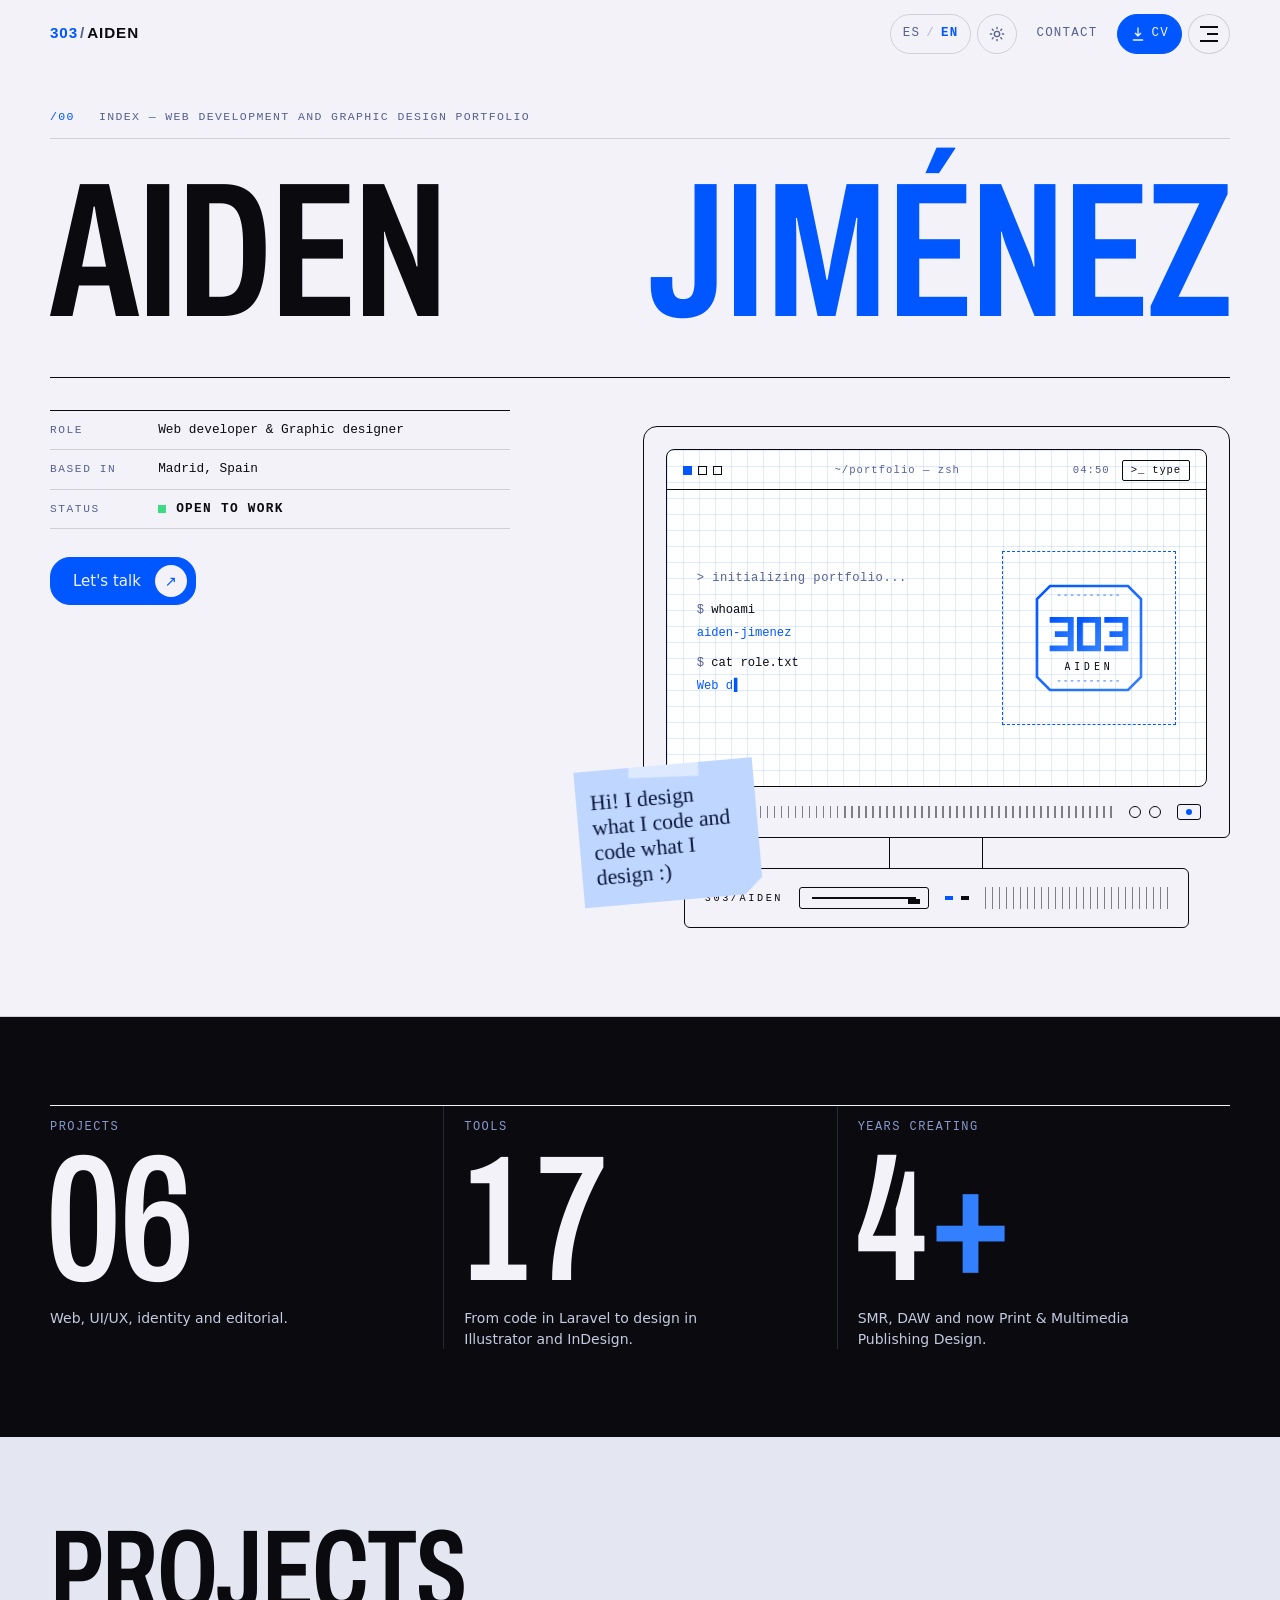
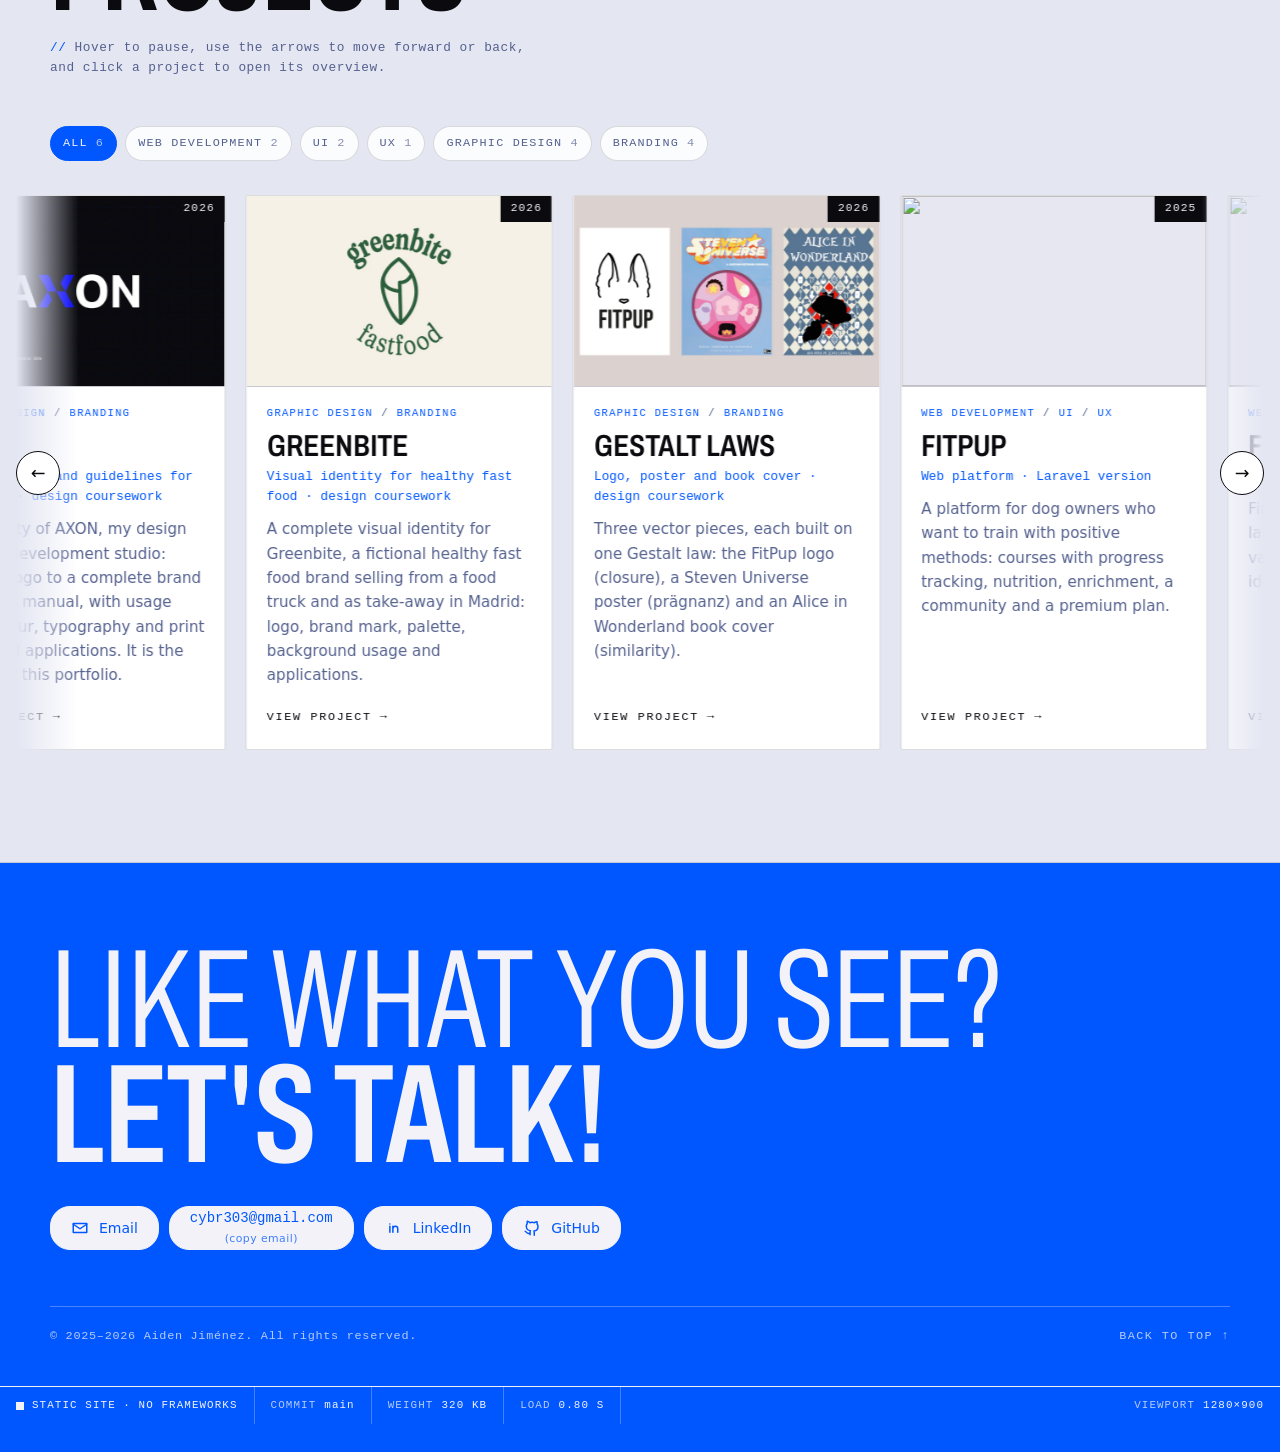
==== commit 51a1f054: "Cursor de mano en todos los hover; solo se ensanchan el nombre y los pasos de Mi proceso Co-Authored" ====
--- a/index.html
+++ b/index.html
@@ -10,9 +10,9 @@
     <meta property="og:image" content="img/projects/fitpup-laravel/cover.jpg">
     <!-- Aplica el tema antes de pintar para evitar un parpadeo (claro por defecto) -->
     <script>(function(){var t;try{t=localStorage.getItem("portfolio-theme")}catch(e){}if(t!=="dark")document.documentElement.dataset.theme="light"})()</script>
-    <link rel="icon" href="img/battery.svg?v=23" type="image/svg+xml">
+    <link rel="icon" href="img/battery.svg?v=24" type="image/svg+xml">
     <link rel="preload" href="fonts/archivo-latin-wdth-normal.woff2" as="font" type="font/woff2" crossorigin>
-    <link rel="stylesheet" href="css/style.css?v=23">
+    <link rel="stylesheet" href="css/style.css?v=24">
     <title>303/AIDEN - Portfolio</title>
 </head>
 
@@ -64,8 +64,8 @@
                                             <p class="term term--out hero-titles"><span data-typed></span><span class="caret">▍</span></p>
                                         </div>
                                         <div class="screen-logo">
-                                            <img class="screen-logo__light" src="img/logo.svg?v=23" alt="" width="200" height="200">
-                                            <img class="screen-logo__ink" src="img/logo-ink.svg?v=23" alt="" width="200" height="200">
+                                            <img class="screen-logo__light" src="img/logo.svg?v=24" alt="" width="200" height="200">
+                                            <img class="screen-logo__ink" src="img/logo-ink.svg?v=24" alt="" width="200" height="200">
                                         </div>
                                     </div>
                                 </div>
@@ -125,11 +125,11 @@
 
     <div data-include="footer"></div>
 
-    <script src="data/profile.js?v=23"></script>
-    <script src="data/projects.js?v=23"></script>
-    <script src="js/i18n.js?v=23"></script>
-    <script src="js/main.js?v=23"></script>
-    <script src="js/sections.js?v=23"></script>
-    <script src="js/terminal.js?v=23"></script>
+    <script src="data/profile.js?v=24"></script>
+    <script src="data/projects.js?v=24"></script>
+    <script src="js/i18n.js?v=24"></script>
+    <script src="js/main.js?v=24"></script>
+    <script src="js/sections.js?v=24"></script>
+    <script src="js/terminal.js?v=24"></script>
 </body>
 </html>
--- a/css/style.css
+++ b/css/style.css
@@ -503,7 +503,6 @@
 .tags li { font-family: var(--f-mono); font-size: 0.66rem; text-transform: uppercase; letter-spacing: 0.12em; color: var(--accent); }
 .tags li + li::before { content: "/"; color: var(--muted); margin-inline: 8px; }
 .project-card__title { font-family: var(--f-title); font-weight: var(--t-weight); font-stretch: 75%; font-size: 1.9rem; line-height: 0.95; text-transform: uppercase; transition: font-stretch 0.4s var(--ease); }
-.project-card:hover .project-card__title { font-stretch: 100%; }
 .project-card__sub { color: var(--accent); font-size: 0.8rem; font-family: var(--f-mono); }
 .project-card__summary { color: var(--muted); font-size: 0.95rem; margin-top: 4px; }
 .project-card__cta { margin-top: auto; padding-top: 14px; font-size: 0.74rem; letter-spacing: 0.14em; text-transform: uppercase; display: inline-flex; gap: 8px; }
@@ -521,7 +520,6 @@
   font-size: clamp(3.6rem, 9vw, 8rem); line-height: 0.9; color: var(--text);
   transition: font-stretch 0.5s var(--ease);
 }
-.about__hello:hover { font-stretch: 90%; }
 .about__name { color: var(--accent); }
 .about__lead { margin: 28px 0 14px; font-family: var(--f-mono); font-size: 0.8rem; letter-spacing: 0.14em; text-transform: uppercase; color: var(--accent); }
 .about__body { color: var(--text-2); max-width: 56ch; }
@@ -630,7 +628,6 @@
 .tl-item { position: relative; padding: 20px 0; border-bottom: 1px solid var(--line); transition: background 0.2s; }
 .tl-item__row { display: flex; align-items: baseline; gap: 14px; }
 .tl-item__title { font-family: var(--f-title); font-weight: var(--t-weight); font-stretch: 75%; font-size: clamp(1.4rem, 2.6vw, 1.9rem); text-transform: uppercase; line-height: 1; transition: font-stretch 0.4s var(--ease); }
-.tl-item:hover .tl-item__title { font-stretch: 100%; }
 .tl-item__leader { flex: 1; min-width: 24px; border-bottom: 1px dotted var(--muted); transform: translateY(-4px); }
 .tl-item__date { font-size: 0.78rem; color: var(--text); white-space: nowrap; letter-spacing: 0.04em; font-variant-numeric: tabular-nums; }
 .tl-item__date .is-now { background: var(--signal); color: var(--on-signal); padding: 1px 6px; }
@@ -663,7 +660,6 @@
 .footer-title { font-family: var(--f-title); font-weight: var(--t-weight); font-stretch: 62%; text-transform: uppercase; font-size: clamp(3.4rem, 11vw, 9.5rem); line-height: 0.82; display: flex; flex-direction: column; }
 .footer-title__a { color: var(--text); font-weight: 300; }
 .footer-title__b { transition: font-stretch 0.5s var(--ease); }
-.footer-title:hover .footer-title__b { font-stretch: 125%; }
 .footer-title__b { color: var(--accent); }
 .footer-actions { display: flex; flex-wrap: wrap; gap: 10px; margin-top: 32px; }
 .footer-bottom { display: flex; justify-content: space-between; flex-wrap: wrap; gap: 12px; margin-top: 56px; padding-top: 20px; border-top: 1px solid var(--line); color: var(--muted); font-family: var(--f-mono); font-size: 0.74rem; letter-spacing: 0.06em; }
@@ -988,7 +984,6 @@
   font-family: var(--f-title); font-weight: var(--t-weight); font-stretch: 62%; text-transform: uppercase;
   font-size: clamp(3.6rem, 9vw, 8rem); line-height: 0.9; color: var(--text); transition: font-stretch 0.5s var(--ease);
 }
-.bm-intro__title:hover { font-stretch: 90%; }
 .bm-intro__axon { color: var(--accent); }
 .bm-intro__actions { display: flex; flex-wrap: wrap; gap: 10px; margin-top: 28px; }
 .bm-intro__spec { width: 100%; }
@@ -1192,7 +1187,7 @@
 .pj-er.is-focus .pj-er__rel:not(.is-hot) { opacity: 0.12; }
 .pj-er__t.is-hot .pj-er__name { background: #f2f2f8; color: #0057ff; }
 .pj-er__rel.is-hot path { stroke: #f2f2f8; stroke-width: 2; }
-.pj-node[data-er-tags] { cursor: default; }
+.pj-node[data-er-tags] { cursor: pointer; }
 .pj-node[data-er-tags]:hover, .pj-node[data-er-tags]:focus-visible, .pj-node.is-hot { border-color: #f2f2f8; background: rgb(10 10 15 / 0.4); }
 .pj-node[data-er-tags]:focus-visible { outline: 2px solid #f2f2f8; outline-offset: 3px; }
 .pj-er__legend { display: flex; flex-wrap: wrap; align-items: center; gap: 8px 24px; margin-top: 24px; font-size: 0.68rem; letter-spacing: 0.1em; text-transform: uppercase; color: rgb(242 242 248 / 0.85); }
@@ -1404,3 +1399,8 @@
   .metric__text { font-size: 0.8125rem; }
   .btn--lg { padding-left: 18px; }
 }
+
+/* ---------- Cursor de mano en todo lo que reacciona al pasar el ratón ---------- */
+/* (se mantienen los cursores con significado propio: zoom en la galería, copiar en las muestras, arrastre en el comparador, texto en la terminal) */
+.brand, .project-card, .sticky-note, .about-photo, .process__step, .skill, .soft-list li, .tl-item,
+.footer-title, .marquee, [data-glow], .glitch, .bm-ref, .about-contact a, .statusbar__item a, .footer-top, .back-link { cursor: pointer; }
